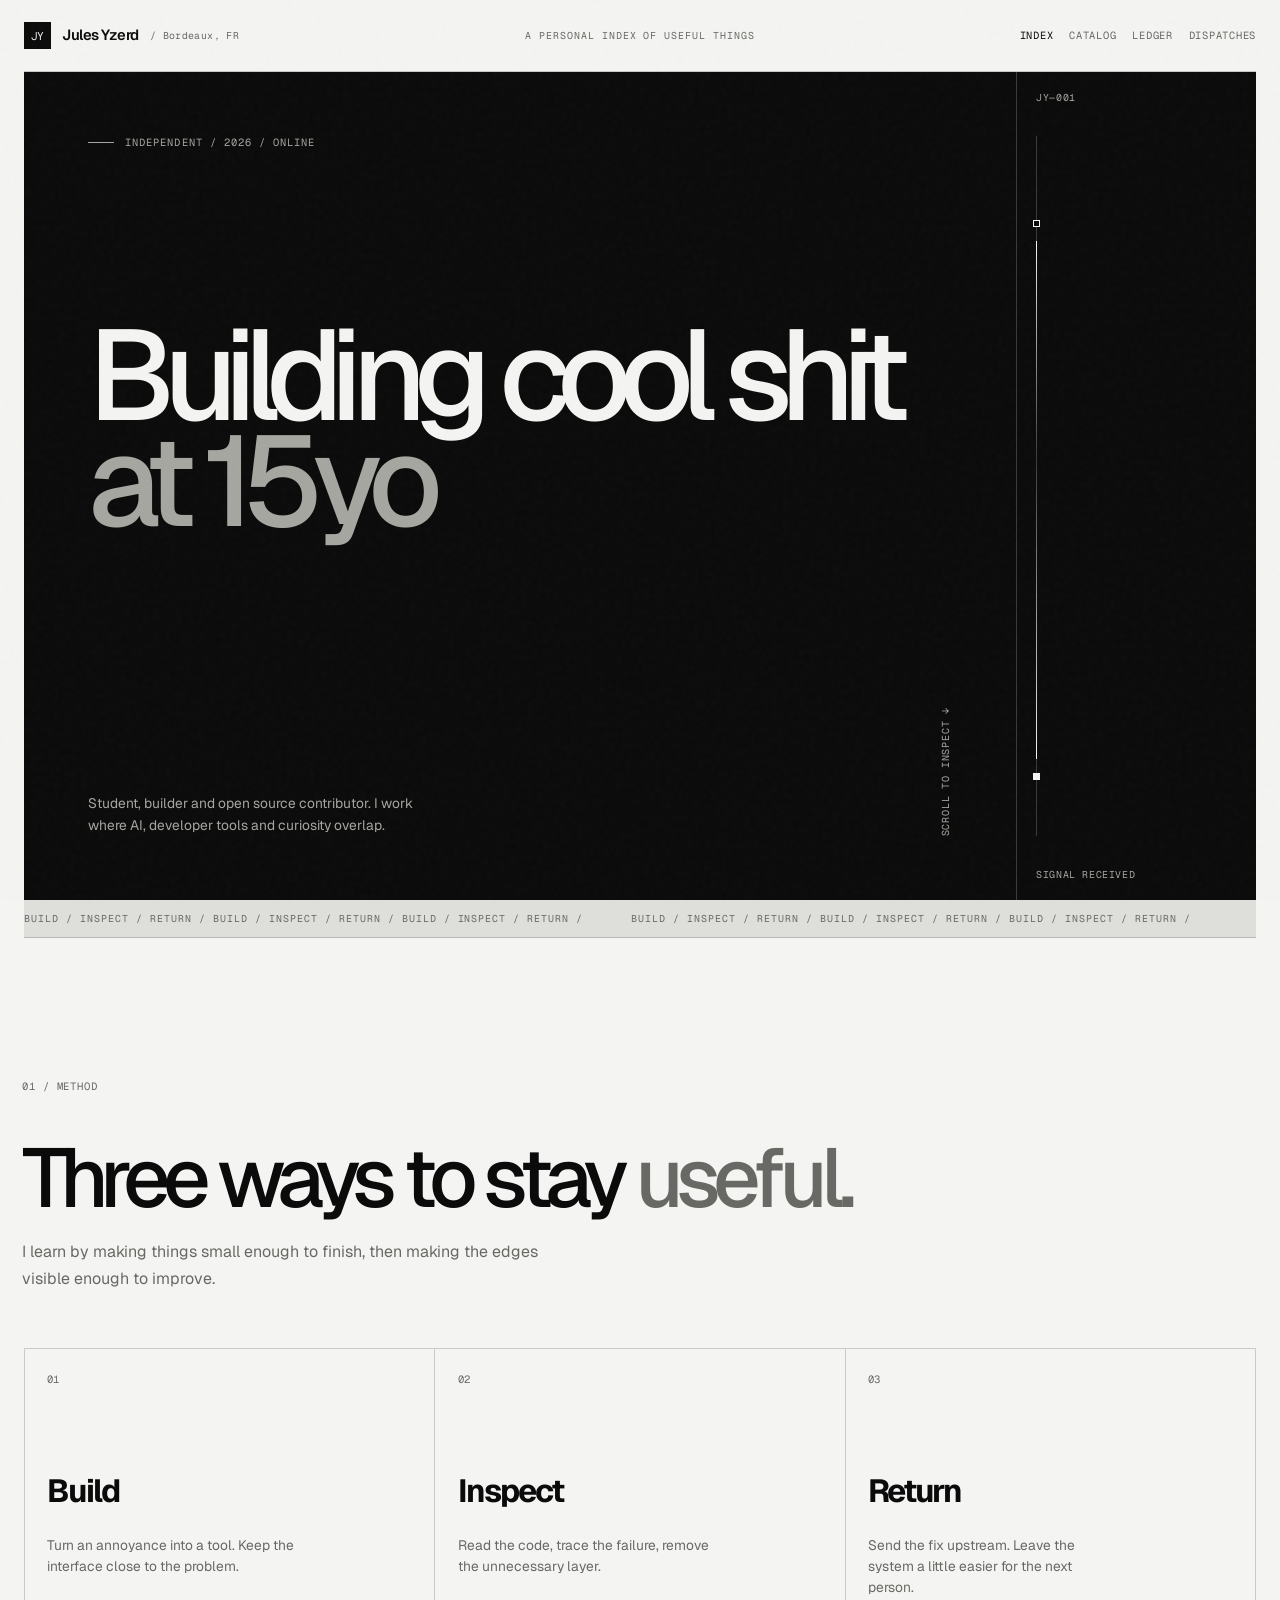
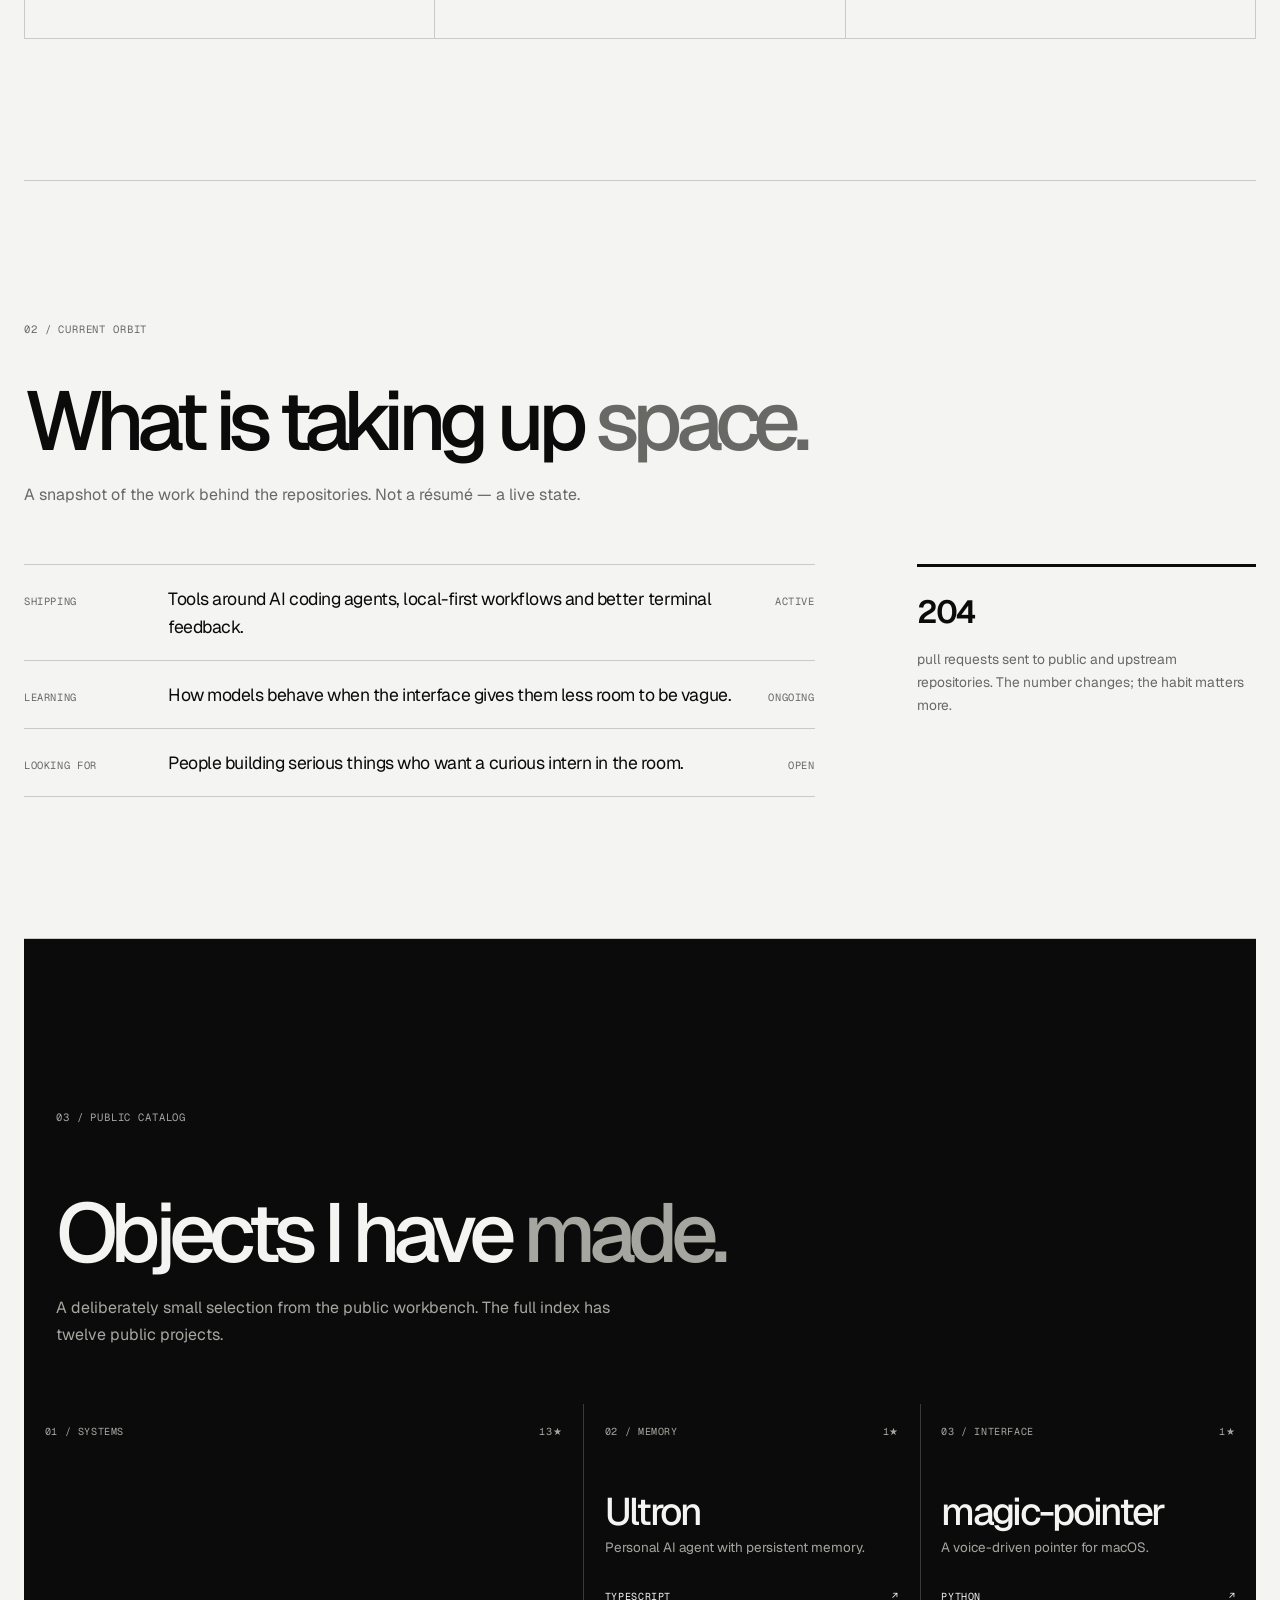
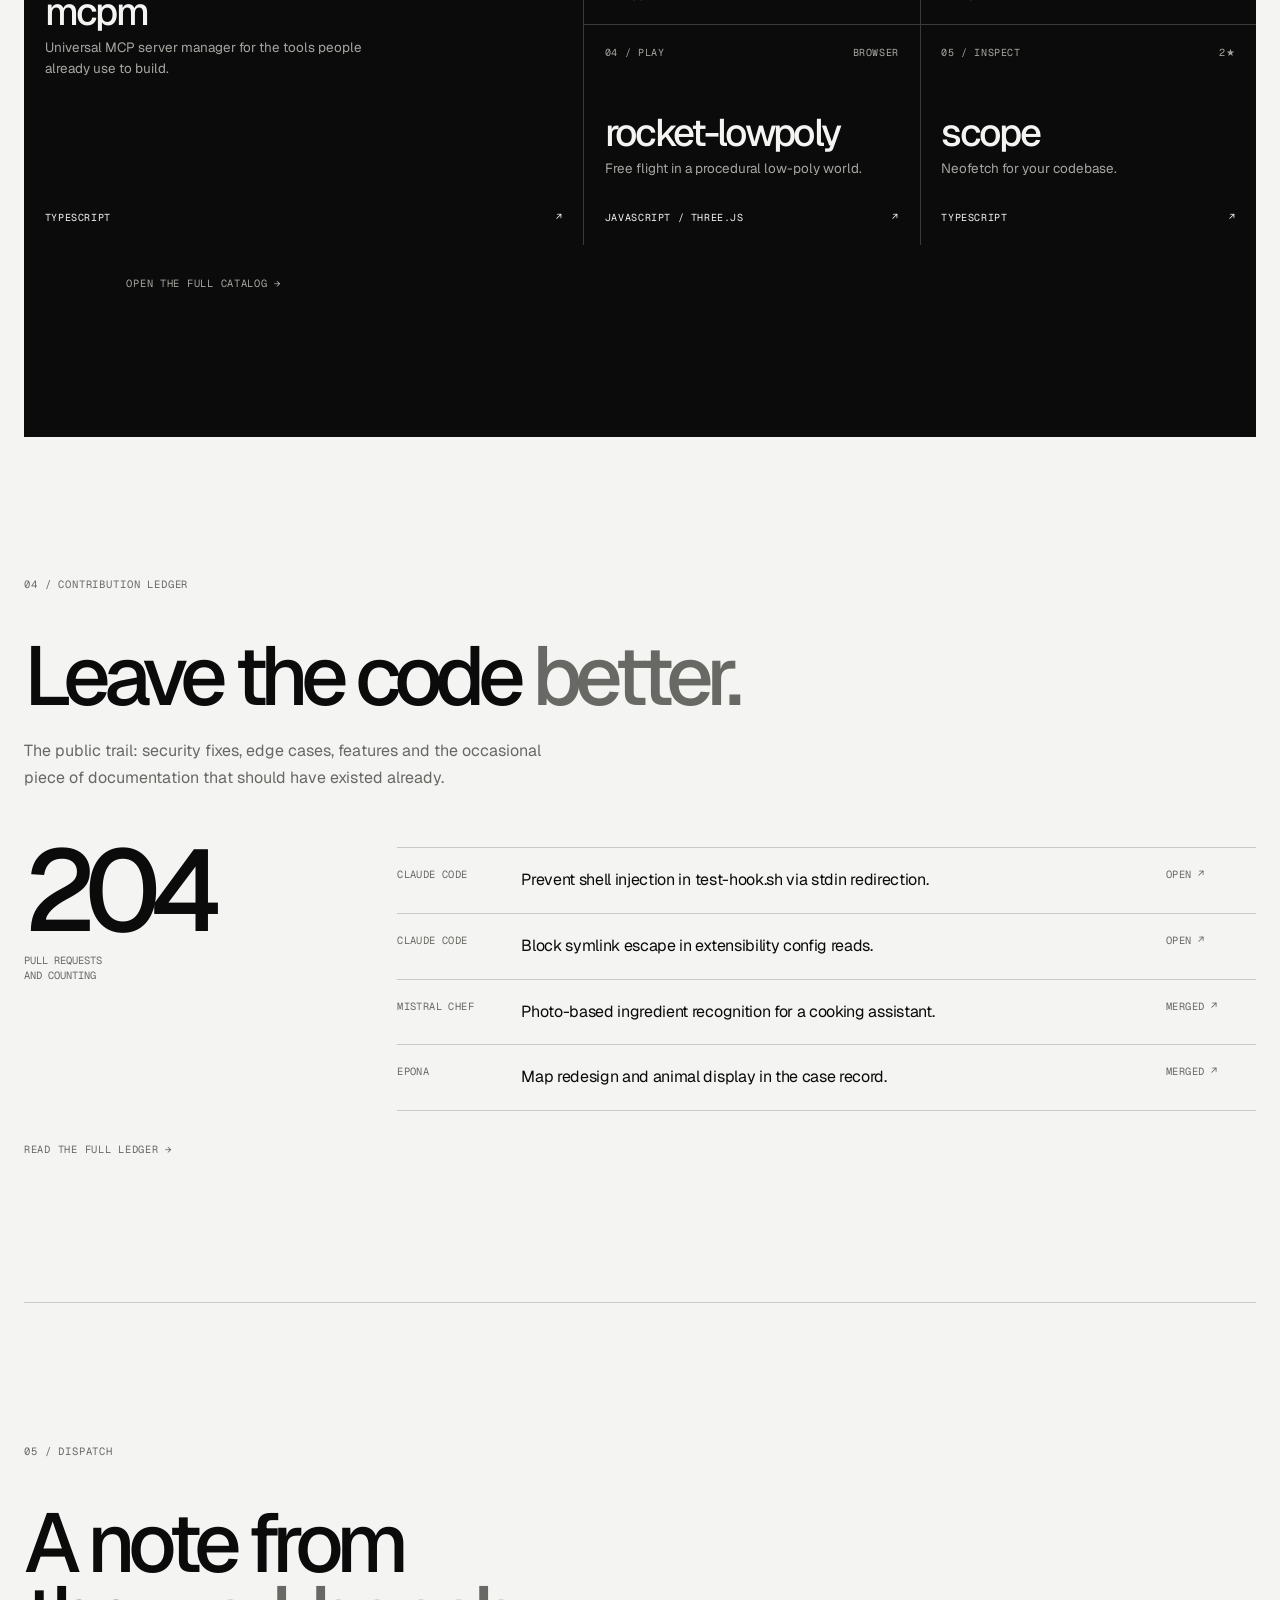
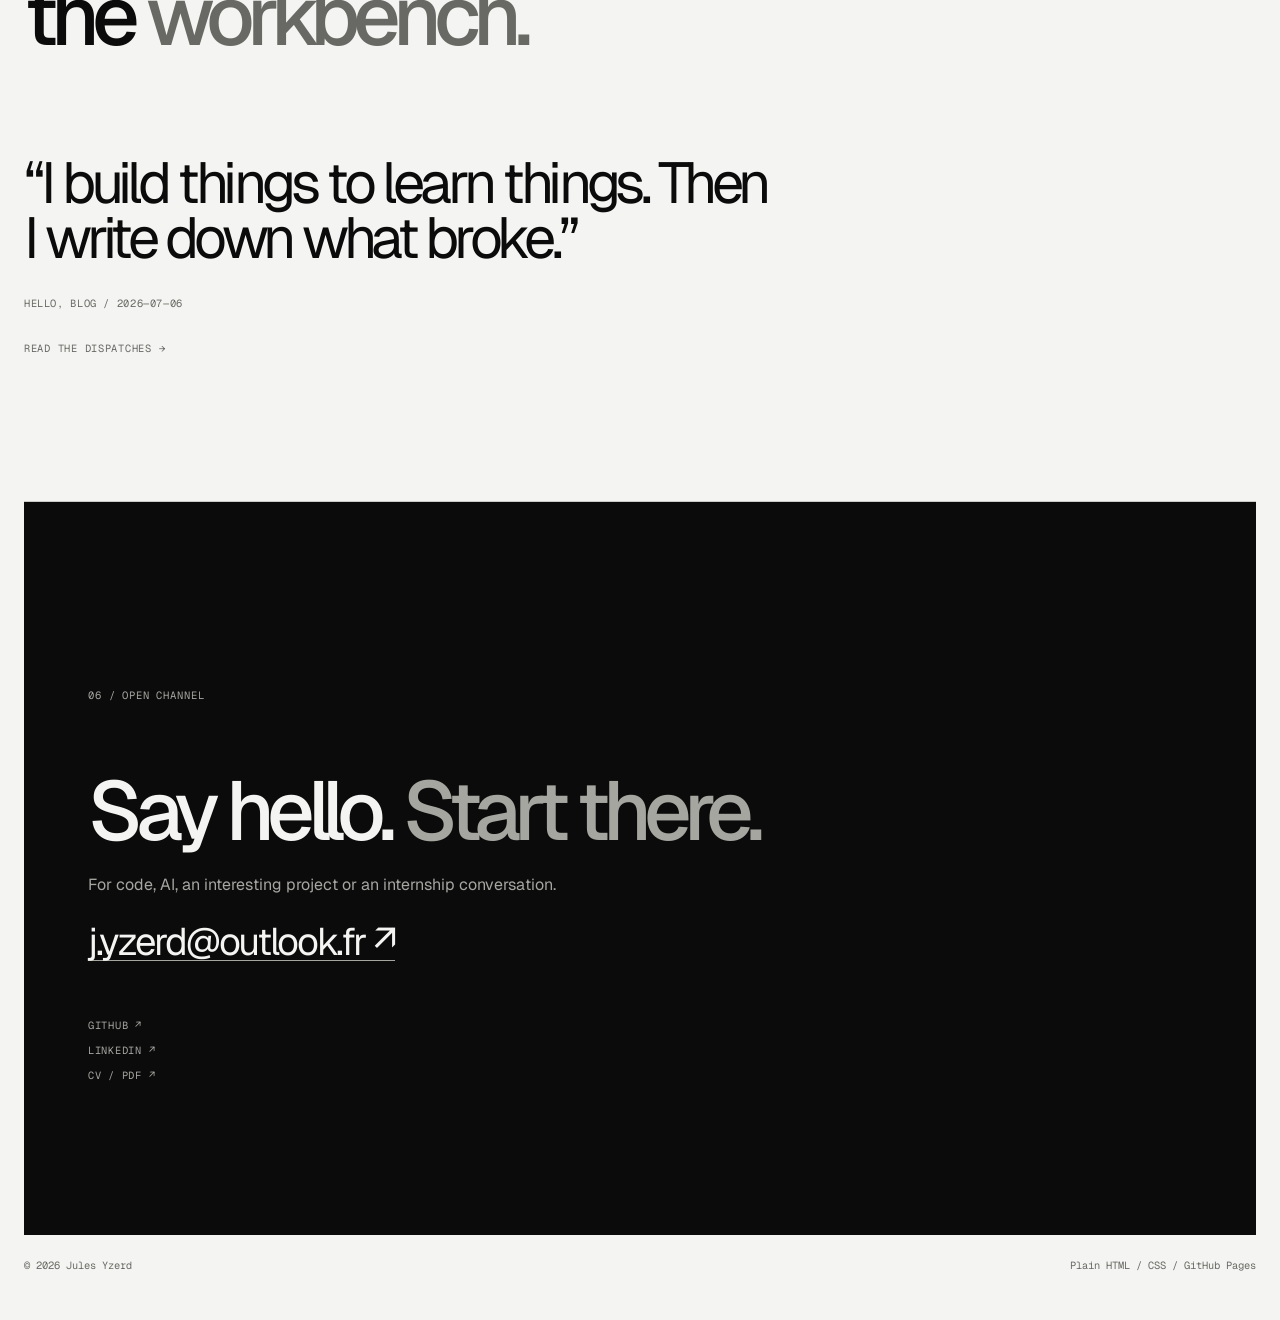
==== index.html @ 595bf78f "add ambient scroll motion" ====
<!doctype html>
<html lang="en">
<head>
  <meta charset="utf-8"><meta name="viewport" content="width=device-width, initial-scale=1">
  <title>Jules Yzerd — software, in public</title>
  <meta name="description" content="Jules Yzerd builds developer tools, AI experiments and open source software."><meta name="theme-color" content="#0b0b0b">
  <link rel="preconnect" href="https://fonts.googleapis.com"><link rel="preconnect" href="https://fonts.gstatic.com" crossorigin><link href="https://fonts.googleapis.com/css2?family=Geist+Mono:wght@400;500;600&family=Geist:wght@400;500;600;700&display=swap" rel="stylesheet">
  <link rel="icon" href="data:image/svg+xml,%3Csvg xmlns='http://www.w3.org/2000/svg' viewBox='0 0 100 100'%3E%3Crect width='100' height='100' fill='%230b0b0b'/%3E%3Ctext x='50' y='68' text-anchor='middle' fill='%23f4f4f2' font-family='monospace' font-size='52'%3EJY%3C/text%3E%3C/svg%3E"><link rel="stylesheet" href="styles.css">
</head>
<body>
<a class="skip-link" href="#main">Skip to content</a>
<div class="scroll-progress" aria-hidden="true"></div>
<div class="frame">
  <header class="masthead">
    <a class="identity" href="index.html"><span class="identity-mark">JY</span><span>Jules Yzerd</span><span class="identity-note">/ Bordeaux, FR</span></a>
    <div class="masthead-center">A personal index of useful things</div>
    <nav class="masthead-nav" aria-label="Main navigation"><a class="active" href="#main">Index</a><a href="projects.html">Catalog</a><a href="opensource.html">Ledger</a><a href="blog.html">Dispatches</a></nav>
  </header>
  <main id="main">
    <section class="hero-new">
      <div class="hero-copy"><div class="hero-kicker">Independent / 2026 / online</div><h1 class="hero-title">Building cool shit <span>at 15yo</span></h1><div class="hero-bottom"><p>Student, builder and open source contributor. I work where AI, developer tools and curiosity overlap.</p><span class="hero-scroll">Scroll to inspect ↓</span></div></div>
      <aside class="hero-rail"><span>JY—001</span><div class="rail-map"><i class="rail-line"></i></div><span>Signal received</span></aside>
    </section>
    <div class="ticker" aria-hidden="true"><div class="ticker-track"><span>Build / Inspect / Return / Build / Inspect / Return / Build / Inspect / Return / </span><span>Build / Inspect / Return / Build / Inspect / Return / Build / Inspect / Return / </span></div></div>

    <section class="chapter" id="method"><div class="chapter-head"><div class="chapter-index">01 / Method</div><div><h2 class="chapter-title">Three ways to stay <span>useful.</span></h2><p class="chapter-intro">I learn by making things small enough to finish, then making the edges visible enough to improve.</p></div></div><div class="workbench"><article class="bench-item"><span class="bench-number">01</span><h3 class="bench-title">Build</h3><p class="bench-copy">Turn an annoyance into a tool. Keep the interface close to the problem.</p></article><article class="bench-item"><span class="bench-number">02</span><h3 class="bench-title">Inspect</h3><p class="bench-copy">Read the code, trace the failure, remove the unnecessary layer.</p></article><article class="bench-item"><span class="bench-number">03</span><h3 class="bench-title">Return</h3><p class="bench-copy">Send the fix upstream. Leave the system a little easier for the next person.</p></article></div></section>

    <section class="chapter" id="now"><div class="chapter-head"><div class="chapter-index">02 / Current orbit</div><div><h2 class="chapter-title">What is taking up <span>space.</span></h2><p class="chapter-intro">A snapshot of the work behind the repositories. Not a résumé — a live state.</p></div></div><div class="now-layout"><div class="now-list"><div class="now-row"><span class="now-label">Shipping</span><p>Tools around AI coding agents, local-first workflows and better terminal feedback.</p><span class="now-meta">Active</span></div><div class="now-row"><span class="now-label">Learning</span><p>How models behave when the interface gives them less room to be vague.</p><span class="now-meta">Ongoing</span></div><div class="now-row"><span class="now-label">Looking for</span><p>People building serious things who want a curious intern in the room.</p><span class="now-meta">Open</span></div></div><aside class="now-side"><strong>204</strong><p>pull requests sent to public and upstream repositories. The number changes; the habit matters more.</p></aside></div></section>

    <section class="chapter catalog" id="catalog"><div class="chapter-head"><div class="chapter-index">03 / Public catalog</div><div><h2 class="chapter-title">Objects I have <span>made.</span></h2><p class="chapter-intro">A deliberately small selection from the public workbench. The full index has twelve public projects.</p></div></div><div class="catalog-grid"><a class="specimen" href="https://github.com/AZERDSQ131/mcpm" target="_blank" rel="noopener"><div class="specimen-top"><span>01 / systems</span><span>13★</span></div><div><h3>mcpm</h3><p>Universal MCP server manager for the tools people already use to build.</p></div><div class="specimen-foot"><span>TypeScript</span><span>↗</span></div></a><a class="specimen" href="https://github.com/AZERDSQ131/Ultron" target="_blank" rel="noopener"><div class="specimen-top"><span>02 / memory</span><span>1★</span></div><div><h3>Ultron</h3><p>Personal AI agent with persistent memory.</p></div><div class="specimen-foot"><span>TypeScript</span><span>↗</span></div></a><a class="specimen" href="https://github.com/AZERDSQ131/magic-pointer" target="_blank" rel="noopener"><div class="specimen-top"><span>03 / interface</span><span>1★</span></div><div><h3>magic-pointer</h3><p>A voice-driven pointer for macOS.</p></div><div class="specimen-foot"><span>Python</span><span>↗</span></div></a><a class="specimen" href="https://github.com/AZERDSQ131/rocket-lowpoly" target="_blank" rel="noopener"><div class="specimen-top"><span>04 / play</span><span>browser</span></div><div><h3>rocket-lowpoly</h3><p>Free flight in a procedural low-poly world.</p></div><div class="specimen-foot"><span>JavaScript / Three.js</span><span>↗</span></div></a><a class="specimen" href="https://github.com/AZERDSQ131/scope" target="_blank" rel="noopener"><div class="specimen-top"><span>05 / inspect</span><span>2★</span></div><div><h3>scope</h3><p>Neofetch for your codebase.</p></div><div class="specimen-foot"><span>TypeScript</span><span>↗</span></div></a></div><a class="back-link" style="display:inline-block;margin-top:2rem;color:var(--gray-2)" href="projects.html">Open the full catalog →</a></section>

    <section class="chapter" id="ledger"><div class="chapter-head"><div class="chapter-index">04 / Contribution ledger</div><div><h2 class="chapter-title">Leave the code <span>better.</span></h2><p class="chapter-intro">The public trail: security fixes, edge cases, features and the occasional piece of documentation that should have existed already.</p></div></div><div class="ledger-layout"><div><div class="ledger-number">204</div><div class="ledger-caption">pull requests<br>and counting</div></div><div class="ledger-list"><a class="ledger-row" href="https://github.com/anthropics/claude-code/pull/68786" target="_blank" rel="noopener"><time>Claude Code</time><p>Prevent shell injection in test-hook.sh via stdin redirection.</p><small>Open ↗</small></a><a class="ledger-row" href="https://github.com/anthropics/claude-code/pull/68689" target="_blank" rel="noopener"><time>Claude Code</time><p>Block symlink escape in extensibility config reads.</p><small>Open ↗</small></a><a class="ledger-row" href="https://github.com/Soch126/mistral-chef/pull/1" target="_blank" rel="noopener"><time>Mistral Chef</time><p>Photo-based ingredient recognition for a cooking assistant.</p><small>Merged ↗</small></a><a class="ledger-row" href="https://github.com/AZERDSQ131/EPONA-mobile/pull/1" target="_blank" rel="noopener"><time>EPONA</time><p>Map redesign and animal display in the case record.</p><small>Merged ↗</small></a></div></div><a class="back-link" style="display:inline-block;margin-top:2rem" href="opensource.html">Read the full ledger →</a></section>

    <section class="chapter" id="dispatch"><div class="chapter-head"><div class="chapter-index">05 / Dispatch</div><div><h2 class="chapter-title">A note from the <span>workbench.</span></h2></div></div><div class="dispatch"><div></div><div><blockquote>“I build things to learn things. Then I write down what broke.”</blockquote><cite>Hello, blog / 2026—07—06</cite><a class="back-link" style="display:inline-block;margin-top:2rem" href="blog.html">Read the dispatches →</a></div></div></section>

    <section class="open-channel" id="contact"><div class="chapter-head"><div class="chapter-index">06 / Open channel</div><div><h2 class="chapter-title">Say hello. <span>Start there.</span></h2><p class="chapter-intro">For code, AI, an interesting project or an internship conversation.</p><a class="email-link" href="mailto:j.yzerd@outlook.fr">j.yzerd@outlook.fr ↗</a></div></div><div class="channel-layout"><div></div><div class="channel-links"><a href="https://github.com/AZERDSQ131" target="_blank" rel="noopener">GitHub ↗</a><a href="https://www.linkedin.com/in/jules-yzerd-55131a346/" target="_blank" rel="noopener">LinkedIn ↗</a><a href="cv.html">CV / PDF ↗</a></div></div></section>
  </main>
  <footer><span>© <span id="year"></span> Jules Yzerd</span><span>Plain HTML / CSS / GitHub Pages</span></footer>
</div>
<script>
  document.getElementById('year').textContent = new Date().getFullYear();
  const progress = document.querySelector('.scroll-progress');
  let scrollFrame;
  window.addEventListener('scroll', () => { if (scrollFrame) return; scrollFrame = requestAnimationFrame(() => { const max = document.documentElement.scrollHeight - window.innerHeight; progress.style.setProperty('--scroll-progress', max > 0 ? window.scrollY / max : 0); scrollFrame = null; }); }, { passive: true });
  const items = document.querySelectorAll('.chapter, .bench-item, .now-row, .specimen, .ledger-row, .dispatch');
  items.forEach((item, i) => { item.classList.add('reveal'); if (i % 3 === 1) item.classList.add('delay-1'); if (i % 3 === 2) item.classList.add('delay-2'); });
  const observer = new IntersectionObserver((entries, obs) => entries.forEach(entry => { if (entry.isIntersecting) { entry.target.classList.add('is-visible'); obs.unobserve(entry.target); } }), { threshold: .12 });
  items.forEach(item => observer.observe(item));
</script>
</body>
</html>
---- styles.css ----
:root {
  --black: #0b0b0b;
  --black-2: #171717;
  --white: #f4f4f2;
  --gray-1: #dededb;
  --gray-2: #a6a6a1;
  --gray-3: #686864;
  --line: rgba(11,11,11,.18);
  --line-light: rgba(244,244,242,.2);
  --sans: 'Geist', -apple-system, BlinkMacSystemFont, 'Segoe UI', sans-serif;
  --mono: 'Geist Mono', ui-monospace, SFMono-Regular, Menlo, monospace;
  --max: 1280px;
}

*, *::before, *::after { box-sizing: border-box; }
html { scroll-behavior: smooth; background: var(--white); }
body { margin: 0; background: var(--white); color: var(--black); font: 400 16px/1.55 var(--sans); -webkit-font-smoothing: antialiased; text-rendering: optimizeLegibility; }
body::before { content: ''; position: fixed; inset: 0; z-index: 20; pointer-events: none; opacity: .025; background: url("data:image/svg+xml,%3Csvg xmlns='http://www.w3.org/2000/svg' viewBox='0 0 180 180'%3E%3Cfilter id='n'%3E%3CfeTurbulence type='fractalNoise' baseFrequency='.9' numOctaves='2' stitchTiles='stitch'/%3E%3C/filter%3E%3Crect width='100%25' height='100%25' filter='url(%23n)'/%3E%3C/svg%3E"); }
a { color: inherit; text-decoration: none; }
strong { font-weight: 600; }
em { font-style: normal; }
::selection { background: var(--black); color: var(--white); }
:focus-visible { outline: 2px solid var(--black); outline-offset: 4px; }
.skip-link { position: fixed; z-index: 30; top: -4rem; left: 1rem; padding: .6rem .8rem; background: var(--black); color: var(--white); font: .72rem var(--mono); }
.skip-link:focus { top: 1rem; }
.scroll-progress { position: fixed; top: 0; left: 0; z-index: 40; width: 100%; height: 3px; pointer-events: none; background: var(--black); transform: scaleX(var(--scroll-progress, 0)); transform-origin: left center; }
.frame { width: min(var(--max), calc(100% - 3rem)); margin: 0 auto; }

.masthead { position: sticky; top: 0; z-index: 10; display: grid; grid-template-columns: 1fr auto 1fr; align-items: center; min-height: 72px; border-bottom: 1px solid var(--line); background: rgba(244,244,242,.9); backdrop-filter: blur(14px); }
.identity { display: inline-flex; align-items: center; gap: .7rem; font-size: .92rem; font-weight: 600; letter-spacing: -.035em; }
.identity-mark { display: grid; place-items: center; width: 27px; height: 27px; background: var(--black); color: var(--white); font: .7rem var(--mono); }
.identity-note { color: var(--gray-3); font: .62rem var(--mono); letter-spacing: .04em; }
.masthead-center { color: var(--gray-3); font: .62rem var(--mono); letter-spacing: .1em; text-transform: uppercase; }
.masthead-nav { display: flex; justify-content: flex-end; gap: 1rem; font: .65rem var(--mono); letter-spacing: .07em; text-transform: uppercase; }
.masthead-nav a { color: var(--gray-3); transition: color .2s ease; }
.masthead-nav a:hover, .masthead-nav a.active { color: var(--black); }

.hero-new { display: grid; grid-template-columns: 1fr 240px; min-height: calc(100dvh - 72px); background: var(--black); color: var(--white); }
.hero-copy { display: flex; flex-direction: column; justify-content: space-between; min-height: calc(100dvh - 72px); padding: clamp(2rem, 5vw, 5rem); }
.hero-kicker { display: flex; align-items: center; gap: .7rem; color: var(--gray-2); font: .65rem var(--mono); letter-spacing: .1em; text-transform: uppercase; }
.hero-kicker::before { content: ''; width: 26px; height: 1px; background: var(--gray-2); }
.hero-title { max-width: 920px; margin: auto 0; font-size: clamp(4rem, 10vw, 10.5rem); line-height: .83; letter-spacing: -.095em; font-weight: 500; text-wrap: balance; }
.hero-title span { display: block; color: var(--gray-2); }
.hero-bottom { display: flex; justify-content: space-between; align-items: end; gap: 2rem; color: var(--gray-2); font-size: .86rem; }
.hero-bottom p { max-width: 360px; margin: 0; line-height: 1.6; }
.hero-scroll { font: .63rem var(--mono); letter-spacing: .08em; text-transform: uppercase; writing-mode: vertical-rl; transform: rotate(180deg); }
.hero-rail { display: flex; flex-direction: column; justify-content: space-between; padding: 1.2rem; border-left: 1px solid var(--line-light); color: var(--gray-2); font: .62rem var(--mono); letter-spacing: .06em; text-transform: uppercase; }
.rail-map { position: relative; flex: 1; margin: 2rem 0; border-left: 1px solid var(--line-light); }
.rail-map::before, .rail-map::after { content: ''; position: absolute; left: -4px; width: 7px; height: 7px; border: 1px solid var(--white); background: var(--black); }
.rail-map::before { top: 12%; }
.rail-map::after { bottom: 8%; background: var(--white); }
.rail-line { position: absolute; top: 15%; bottom: 11%; left: -1px; width: 1px; background: linear-gradient(var(--white), transparent 42%, var(--white)); transform-origin: top center; animation: rail-drift 4.5s cubic-bezier(.16,1,.3,1) infinite; }
.rail-map::marker { color: var(--white); }

.ticker { position: relative; overflow: hidden; border-bottom: 1px solid var(--line); background: var(--gray-1); color: var(--gray-3); white-space: nowrap; }
.ticker-track { display: inline-flex; min-width: max-content; padding: .75rem 0; animation: ticker-drift 26s linear infinite; }
.ticker-track span { padding-right: 3rem; font: .62rem var(--mono); letter-spacing: .1em; text-transform: uppercase; }

.chapter { padding: clamp(5rem, 11vw, 10rem) 0; border-bottom: 1px solid var(--line); }
.chapter-head { display: grid; grid-template-columns: 180px minmax(0, 1fr); gap: 3rem; margin-bottom: 3.5rem; }
.chapter-index { color: var(--gray-3); font: .66rem var(--mono); letter-spacing: .08em; text-transform: uppercase; }
.chapter-title { max-width: 850px; margin: 0; font-size: clamp(2.6rem, 6.5vw, 7rem); line-height: .88; letter-spacing: -.085em; font-weight: 500; text-wrap: balance; }
.chapter-title span { color: var(--gray-3); }
.chapter-intro { max-width: 560px; margin: 1.5rem 0 0; color: var(--gray-3); font-size: 1rem; line-height: 1.7; }

.workbench { display: grid; grid-template-columns: repeat(3, 1fr); border-top: 1px solid var(--line); border-left: 1px solid var(--line); }
.bench-item { min-height: 290px; padding: 1.4rem; border-right: 1px solid var(--line); border-bottom: 1px solid var(--line); transition: background .3s ease, color .3s ease; }
.bench-item:hover { background: var(--black); color: var(--white); }
.bench-number { display: block; color: var(--gray-3); font: .66rem var(--mono); }
.bench-item:hover .bench-number, .bench-item:hover .bench-copy { color: var(--gray-2); }
.bench-title { margin: 5rem 0 1.2rem; font-size: clamp(1.4rem, 2.5vw, 2.3rem); letter-spacing: -.06em; }
.bench-copy { max-width: 28ch; margin: 0; color: var(--gray-3); font-size: .86rem; line-height: 1.55; }

.now-layout { display: grid; grid-template-columns: minmax(0, 1.4fr) minmax(230px, .6fr); gap: clamp(2rem, 8vw, 9rem); align-items: start; }
.now-list { border-top: 1px solid var(--line); }
.now-row { display: grid; grid-template-columns: 120px minmax(0, 1fr) auto; gap: 1.5rem; align-items: baseline; padding: 1.25rem 0; border-bottom: 1px solid var(--line); }
.now-label, .now-meta { color: var(--gray-3); font: .65rem var(--mono); letter-spacing: .06em; text-transform: uppercase; }
.now-row p { margin: 0; font-size: 1.1rem; letter-spacing: -.025em; }
.now-side { padding-top: 1.2rem; border-top: 3px solid var(--black); }
.now-side strong { display: block; margin-bottom: .75rem; font-size: 2rem; letter-spacing: -.07em; }
.now-side p { margin: 0; color: var(--gray-3); font-size: .86rem; line-height: 1.65; }

.catalog { background: var(--black); color: var(--white); }
.catalog .chapter-index { color: var(--gray-2); }
.catalog .chapter-title span, .catalog .chapter-intro { color: var(--gray-2); }
.catalog-grid { display: grid; grid-template-columns: 1.25fr .75fr .75fr; grid-auto-rows: minmax(190px, auto); gap: 1px; background: var(--line-light); }
.specimen { position: relative; display: flex; flex-direction: column; justify-content: space-between; min-height: 220px; padding: 1.3rem; background: var(--black); overflow: hidden; transition: background .3s ease, color .3s ease; }
.specimen:nth-child(1) { grid-row: span 2; min-height: 440px; }
.specimen:nth-child(4) { grid-column: span 1; }
.specimen:hover { background: var(--white); color: var(--black); }
.specimen-top, .specimen-foot { display: flex; justify-content: space-between; gap: 1rem; font: .63rem var(--mono); letter-spacing: .06em; text-transform: uppercase; }
.specimen-top { color: var(--gray-2); }
.specimen:hover .specimen-top, .specimen:hover .specimen-foot { color: var(--gray-3); }
.specimen h3 { margin: 1.5rem 0 .5rem; font-size: clamp(1.4rem, 3vw, 3.1rem); line-height: .9; letter-spacing: -.07em; font-weight: 500; }
.specimen p { max-width: 36ch; margin: 0; color: var(--gray-2); font-size: .84rem; line-height: 1.55; }
.specimen:hover p { color: var(--gray-3); }

.ledger-layout { display: grid; grid-template-columns: minmax(220px, .36fr) minmax(0, 1fr); gap: clamp(2rem, 5vw, 5rem); align-items: start; }
.ledger-number { display: block; max-width: 100%; overflow: visible; white-space: nowrap; font-size: clamp(4.5rem, 9vw, 9rem); line-height: .75; letter-spacing: -.1em; font-weight: 500; }
.ledger-caption { margin-top: 1.2rem; color: var(--gray-3); font: .65rem var(--mono); line-height: 1.5; text-transform: uppercase; }
.ledger-list { border-top: 1px solid var(--line); }
.ledger-row { display: grid; grid-template-columns: 100px minmax(0, 1fr) 90px; gap: 1.5rem; padding: 1.25rem 0; border-bottom: 1px solid var(--line); }
.ledger-row time, .ledger-row small { color: var(--gray-3); font: .65rem var(--mono); letter-spacing: .04em; text-transform: uppercase; }
.ledger-row p { margin: 0; font-size: 1rem; letter-spacing: -.02em; }

.dispatch { display: grid; grid-template-columns: 180px minmax(0, 1fr); gap: 3rem; }
.dispatch blockquote { max-width: 760px; margin: 0; font-size: clamp(2rem, 4.5vw, 5rem); line-height: .95; letter-spacing: -.075em; }
.dispatch cite { display: block; margin-top: 2rem; color: var(--gray-3); font: .65rem var(--mono); font-style: normal; letter-spacing: .06em; text-transform: uppercase; }

.open-channel { padding: clamp(5rem, 12vw, 11rem) 0; background: var(--black); color: var(--white); }
.open-channel .chapter-index, .open-channel .chapter-intro { color: var(--gray-2); }
.open-channel .chapter-title span { color: var(--gray-2); }
.channel-layout { display: flex; justify-content: space-between; gap: 3rem; align-items: end; }
.email-link { display: inline-block; margin-top: 2rem; border-bottom: 1px solid var(--gray-2); font-size: clamp(1.4rem, 3vw, 3rem); line-height: 1; letter-spacing: -.06em; transition: color .2s ease, border-color .2s ease; }
.email-link:hover { color: var(--gray-2); border-color: var(--white); }
.channel-links { display: grid; gap: .75rem; font: .65rem var(--mono); letter-spacing: .07em; text-align: right; text-transform: uppercase; }
.channel-links a { color: var(--gray-2); transition: color .2s ease, transform .2s ease; }
.channel-links a:hover { color: var(--white); transform: translateX(-4px); }

#now .chapter-head, #ledger .chapter-head { grid-template-columns: 1fr; }
#method .chapter-head { grid-template-columns: 1fr; padding-left: 0; margin-left: -.1rem; }
#dispatch .chapter-head, #dispatch .dispatch { grid-template-columns: 1fr; }
#catalog .chapter-head { position: relative; grid-template-columns: 1fr; padding-top: 1.9rem; padding-left: 2rem; }
#catalog .chapter-index { position: static; margin-bottom: 1.5rem; }
.catalog-grid { grid-auto-flow: dense; }
.open-channel .chapter-head { position: relative; grid-template-columns: 1fr; padding-top: 2rem; padding-left: clamp(2rem, 5vw, 6rem); }
.open-channel .chapter-index { position: static; margin-bottom: 1.5rem; }
.open-channel .chapter-head > div:last-child { max-width: 900px; margin-left: 0; }
.open-channel .email-link { margin-top: 1.5rem; }
.catalog > .back-link { display: inline-block; margin-left: clamp(2rem, 8vw, 9rem); }
.open-channel .channel-layout { display: block; padding-left: clamp(2rem, 5vw, 6rem); }
.open-channel .channel-links { margin-top: 2.5rem; text-align: left; }

@keyframes rail-drift { 0%, 100% { transform: scaleY(.72) translateY(0); opacity: .55; } 50% { transform: scaleY(1) translateY(8px); opacity: 1; } }
@keyframes ticker-drift { from { transform: translateX(0); } to { transform: translateX(-50%); } }

footer { display: flex; justify-content: space-between; gap: 1rem; padding: 1.5rem 0 3rem; color: var(--gray-3); font: .65rem var(--mono); }

.page-hero { padding: clamp(4rem, 9vw, 8rem) 0 4rem; border-bottom: 1px solid var(--line); }
.page-hero h1 { max-width: 900px; margin: 2rem 0 1.4rem; font-size: clamp(4rem, 10vw, 10rem); line-height: .83; letter-spacing: -.095em; font-weight: 500; }
.page-hero h1 span { color: var(--gray-3); }
.page-hero p { max-width: 560px; color: var(--gray-3); font-size: 1rem; line-height: 1.7; }
.back-link { color: var(--gray-3); font: .65rem var(--mono); letter-spacing: .07em; text-transform: uppercase; }
.back-link:hover { color: var(--black); }
.archive { padding: 4rem 0 7rem; }
.archive-label { margin-bottom: 1.25rem; color: var(--gray-3); font: .65rem var(--mono); letter-spacing: .07em; text-transform: uppercase; }
.archive-list { border-top: 1px solid var(--line); }
.archive-row { display: grid; grid-template-columns: minmax(0, 1fr) 110px; gap: 2rem; padding: 1.3rem 0; border-bottom: 1px solid var(--line); transition: padding .2s ease, background .2s ease; }
.archive-row:hover { padding-right: .75rem; padding-left: .75rem; background: var(--gray-1); }
.archive-row h2 { margin: 0 0 .35rem; font-size: 1.1rem; font-weight: 500; letter-spacing: -.03em; }
.archive-row p { max-width: 65ch; margin: 0; color: var(--gray-3); font-size: .84rem; line-height: 1.55; }
.archive-meta { color: var(--gray-3); font: .63rem var(--mono); text-align: right; text-transform: uppercase; }
.article { max-width: 760px; padding: clamp(4rem, 10vw, 8rem) 0 7rem; }
.article-date { color: var(--gray-3); font: .65rem var(--mono); letter-spacing: .07em; text-transform: uppercase; }
.article h1 { margin: 1.5rem 0 3rem; font-size: clamp(4rem, 9vw, 8rem); line-height: .82; letter-spacing: -.095em; font-weight: 500; }
.article-body p { margin: 0 0 1.4rem; color: var(--gray-3); font-size: 1.08rem; line-height: 1.8; }
.article-body p:first-child { color: var(--black); font-size: 1.3rem; }

.cv-page { display: grid; min-height: 100dvh; place-items: center; padding: 1.5rem; background: var(--white); }
.cv-modal { width: min(100%, 520px); padding: 2rem; border: 1px solid var(--line); }
.cv-icon { color: var(--black); font: 2rem var(--mono); }
.cv-modal h1 { margin: 1rem 0 .3rem; font-size: 2.5rem; letter-spacing: -.07em; }
.cv-sub, .cv-note { color: var(--gray-3); font: .68rem var(--mono); }
.cv-actions { display: grid; gap: .7rem; margin-top: 2rem; }
.cv-page .button { justify-content: center; }
.cv-page .button-primary { background: var(--black); color: var(--white); }

.reveal { opacity: 0; transform: translateY(26px); transition: opacity .8s cubic-bezier(.16,1,.3,1), transform .8s cubic-bezier(.16,1,.3,1); }
.reveal.is-visible { opacity: 1; transform: translateY(0); }
.delay-1 { transition-delay: .08s; }
.delay-2 { transition-delay: .16s; }
@media (prefers-reduced-motion: reduce) { *, *::before, *::after { scroll-behavior: auto !important; animation-duration: .01ms !important; transition-duration: .01ms !important; } }
@media (max-width: 820px) { .masthead { grid-template-columns: 1fr auto; } .masthead-center { display: none; } .hero-new { grid-template-columns: 1fr; } .hero-copy { min-height: 72dvh; } .hero-rail { display: none; } .chapter-head, .ledger-layout, .dispatch { grid-template-columns: 1fr; gap: 1.5rem; } .chapter-head { margin-bottom: 2.5rem; } .workbench { grid-template-columns: 1fr; } .bench-item { min-height: 220px; } .bench-title { margin-top: 3rem; } .now-layout { grid-template-columns: 1fr; gap: 3rem; } .catalog-grid { grid-template-columns: 1fr 1fr; } #method .chapter-head, #catalog .chapter-head { padding-left: 0; margin-left: 0; } #catalog .chapter-index { left: 0; } .specimen:nth-child(1) { grid-row: span 1; min-height: 300px; } .specimen:nth-child(4) { grid-column: span 1; } .open-channel .chapter-index { right: auto; left: 0; } .open-channel .chapter-head > div:last-child, .open-channel .channel-layout { margin-left: 0; padding-left: 0; } .open-channel .channel-layout { display: flex; align-items: start; flex-direction: column; } .channel-links { text-align: left; } }
@media (max-width: 560px) { .frame { width: min(var(--max), calc(100% - 2rem)); } .masthead { padding: 1rem 0; align-items: start; } .masthead-nav { flex-wrap: wrap; justify-content: flex-end; gap: .5rem .75rem; } .identity-note { display: none; } .hero-title { font-size: clamp(4rem, 18vw, 6.5rem); } .hero-copy { padding: 1.5rem; } .hero-bottom { align-items: start; flex-direction: column; } .hero-scroll { writing-mode: initial; transform: none; } .catalog-grid { grid-template-columns: 1fr; } .specimen:nth-child(1), .specimen:nth-child(4) { grid-column: auto; min-height: 260px; } .now-row { grid-template-columns: 1fr; gap: .35rem; } .now-meta { text-align: left; } .ledger-row { grid-template-columns: 1fr; gap: .35rem; } .ledger-row small { text-align: left; } .archive-row { grid-template-columns: 1fr; gap: .4rem; } .archive-meta { text-align: left; } footer { flex-direction: column; } }
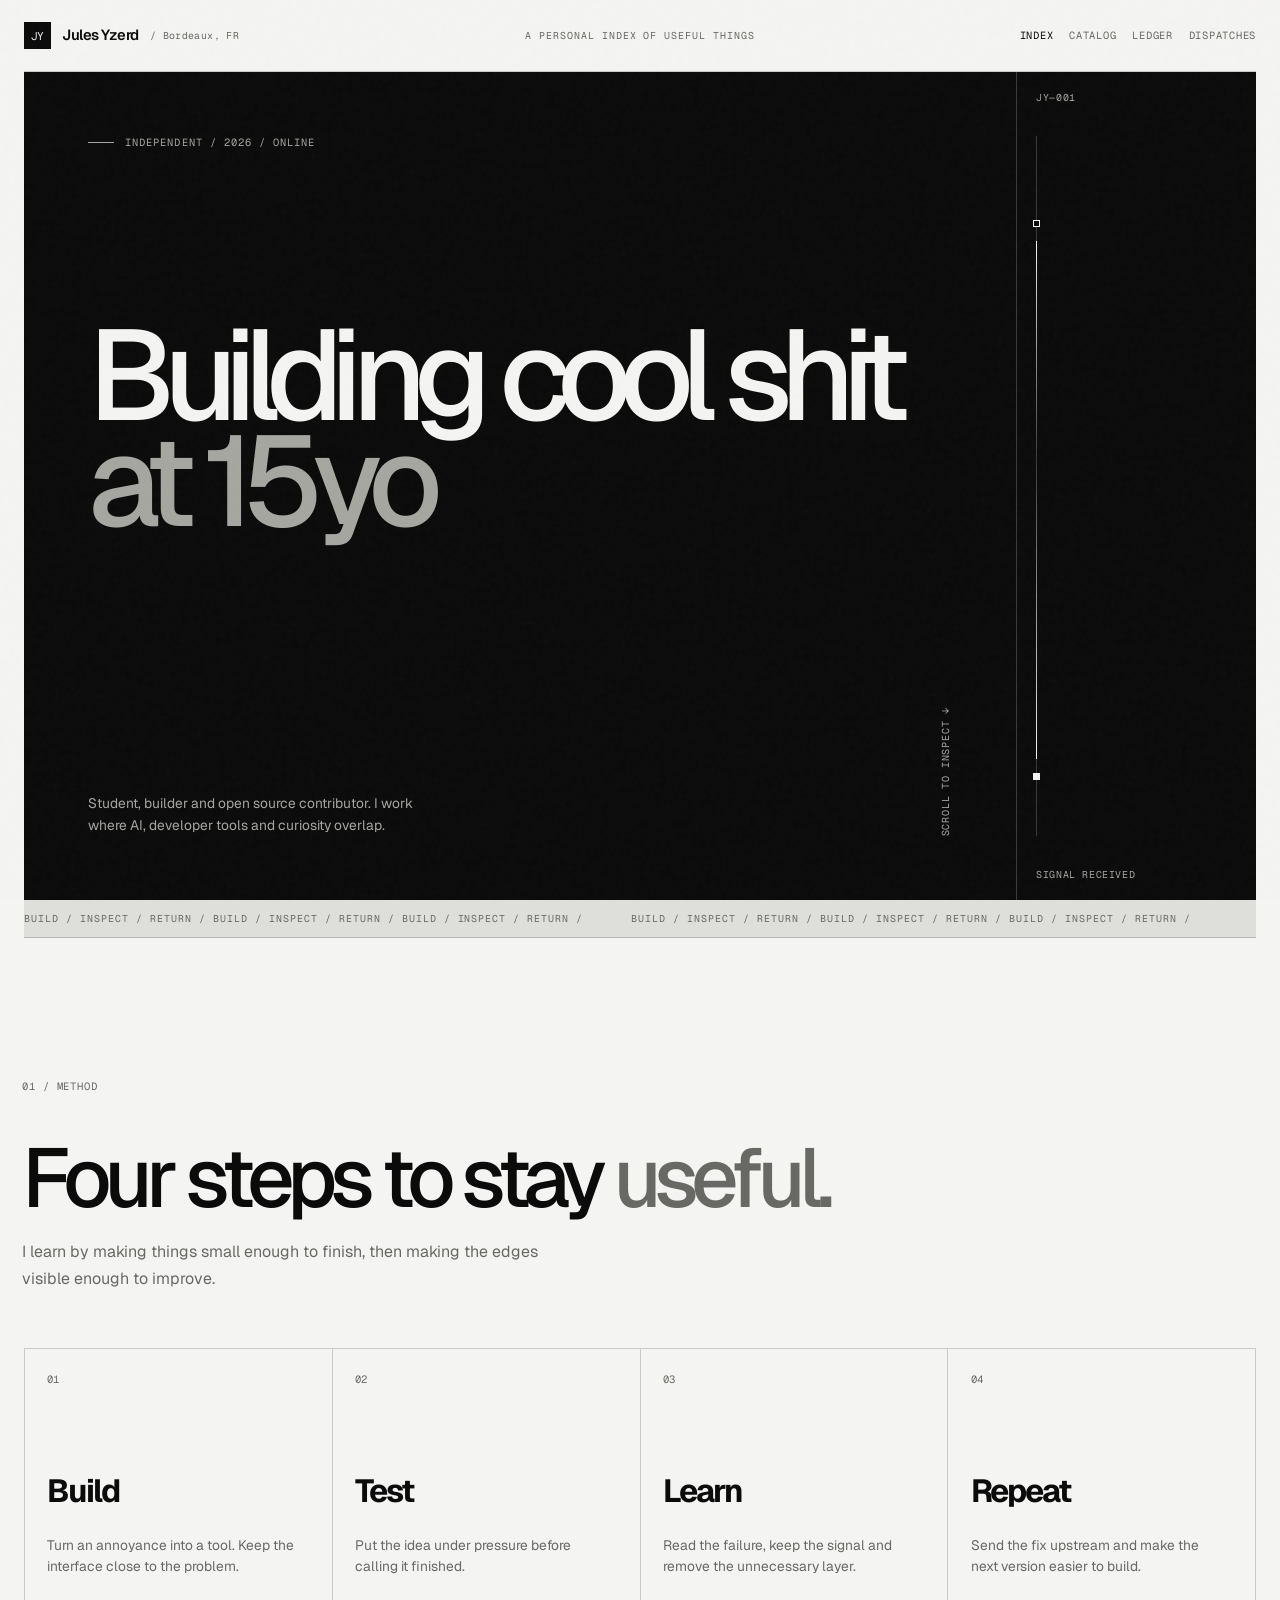
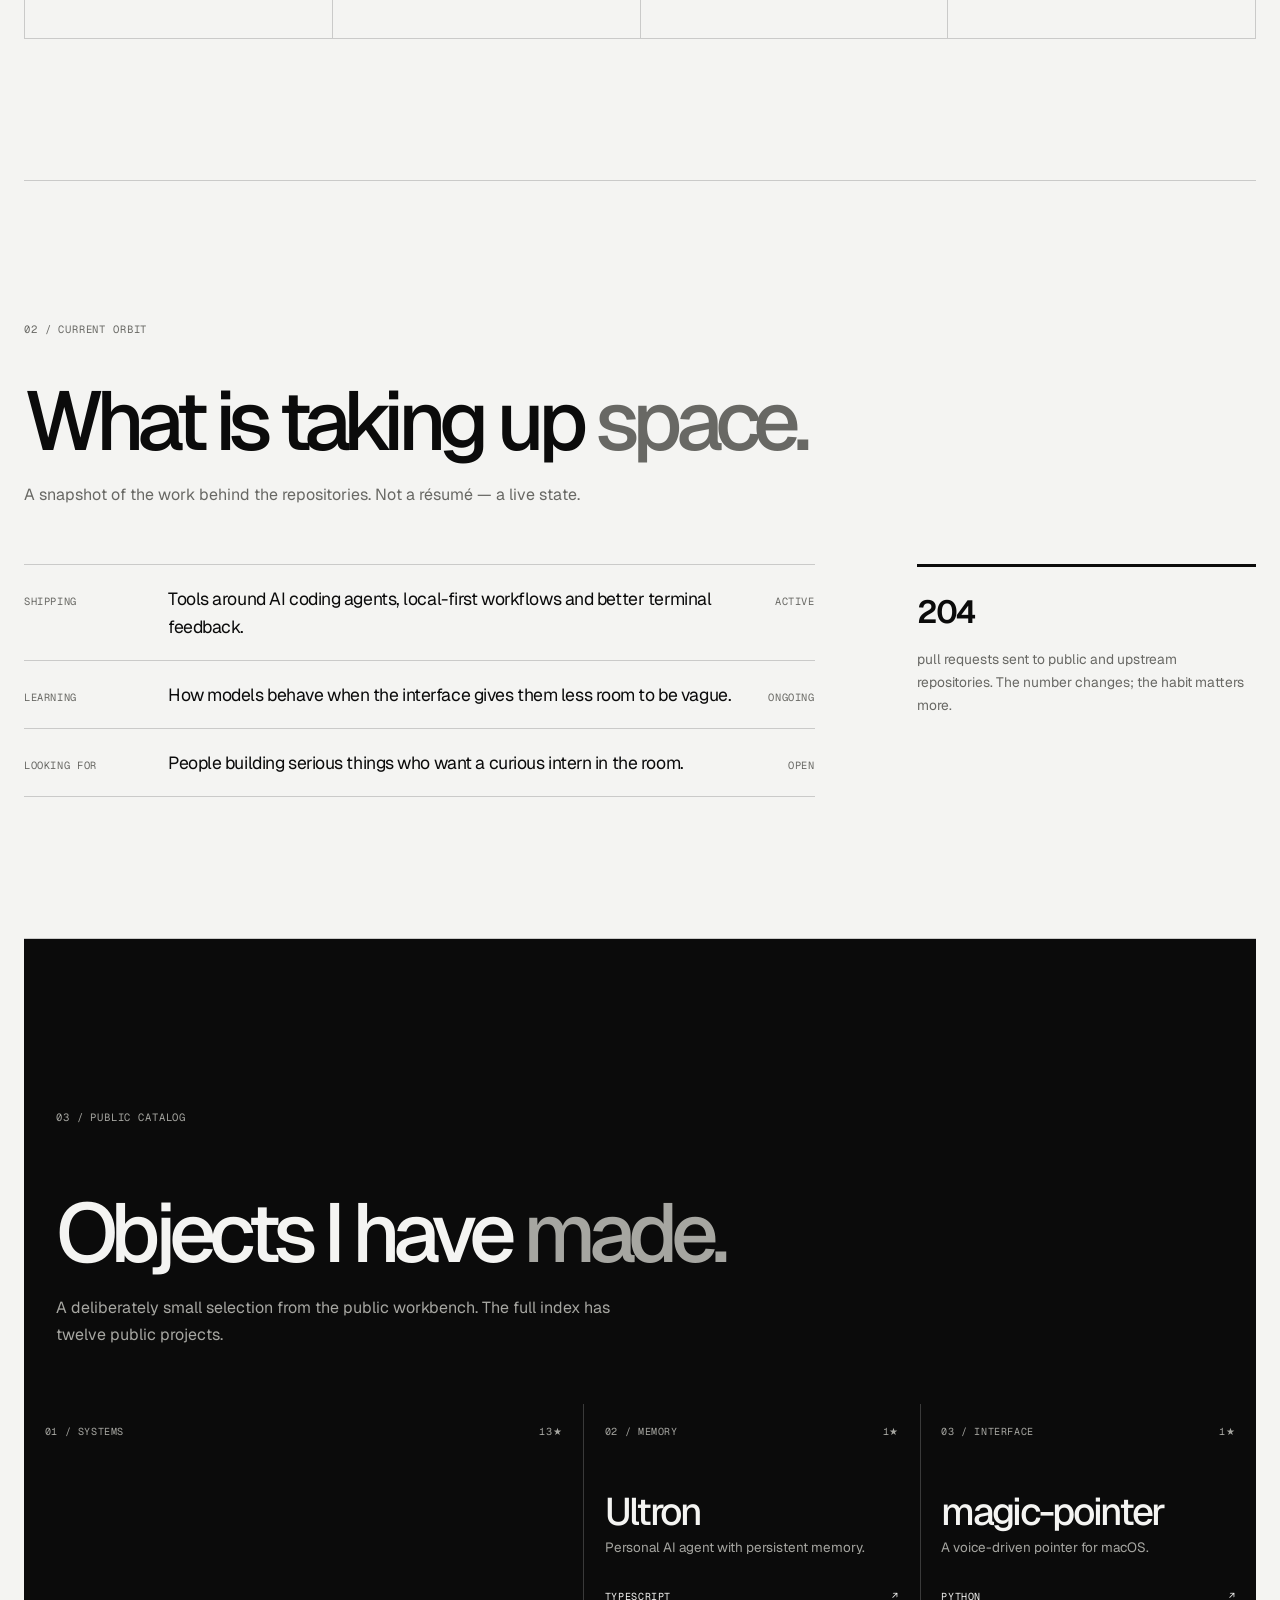
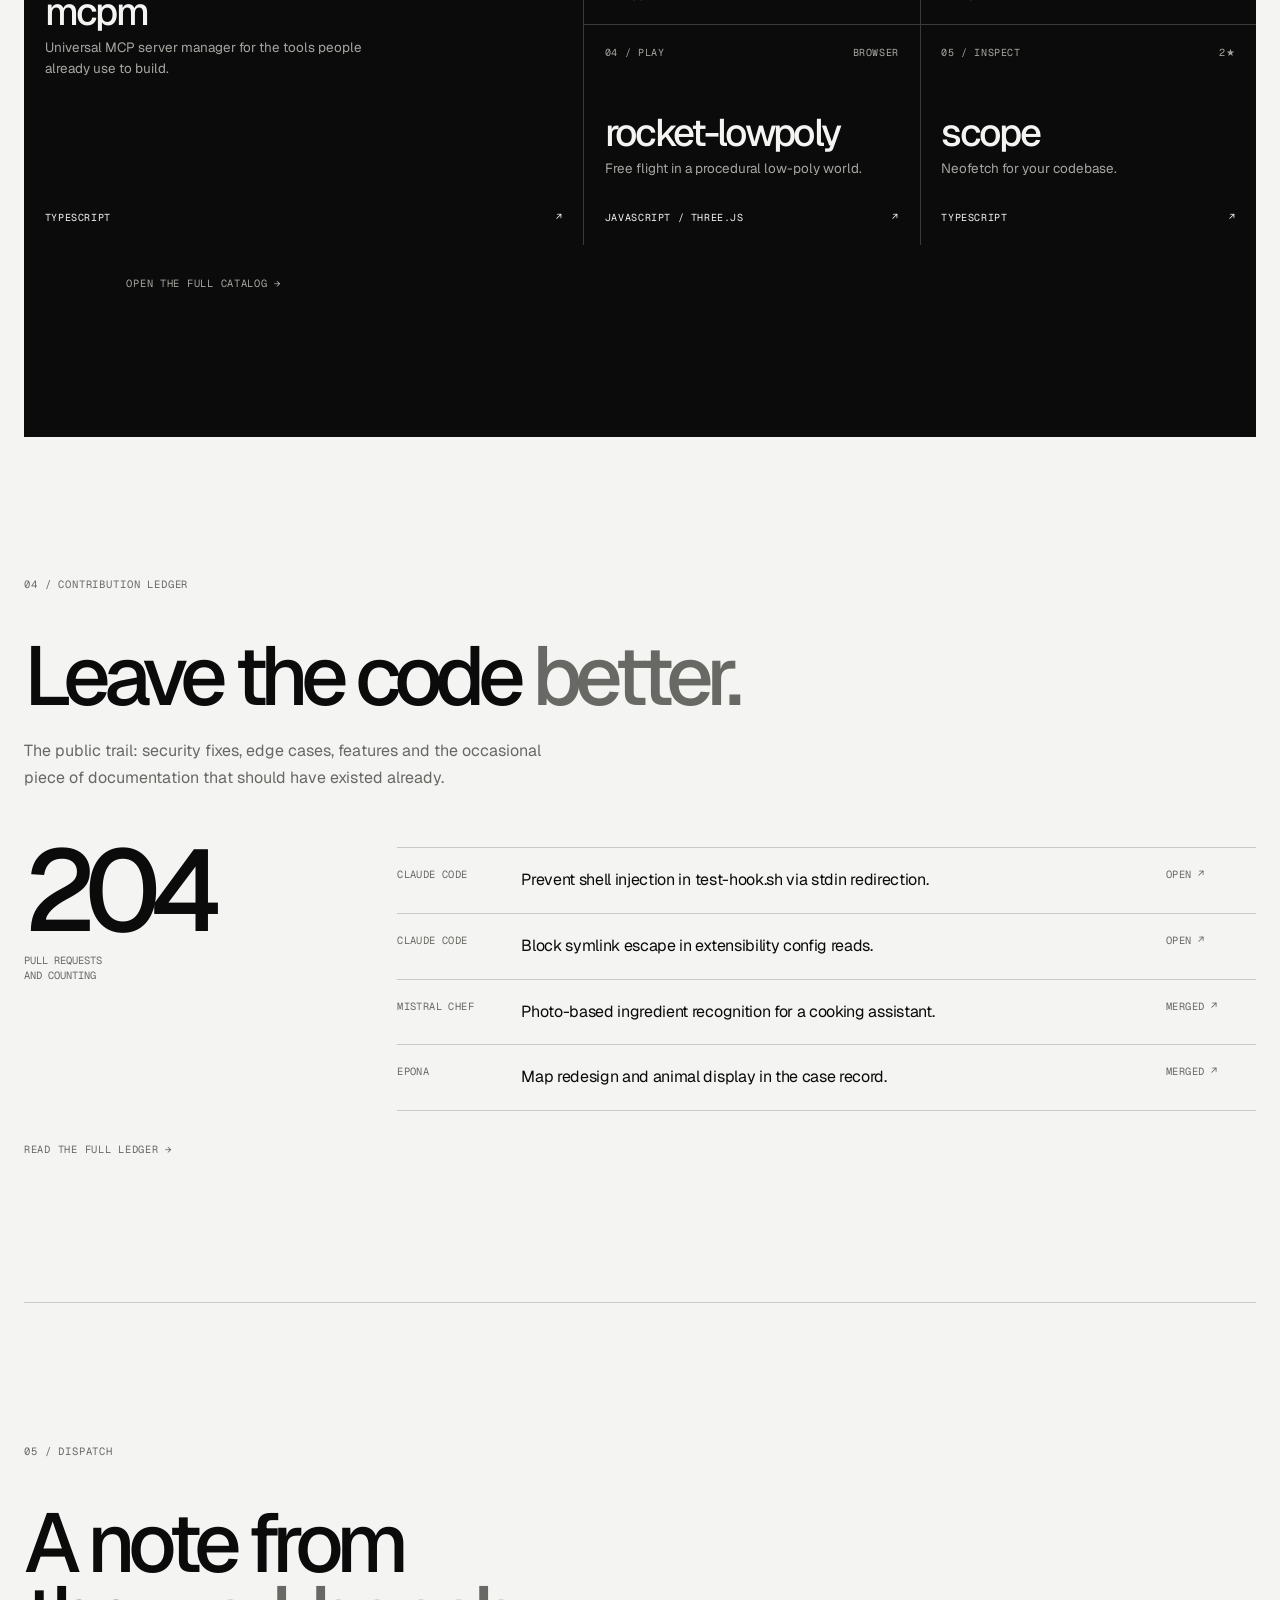
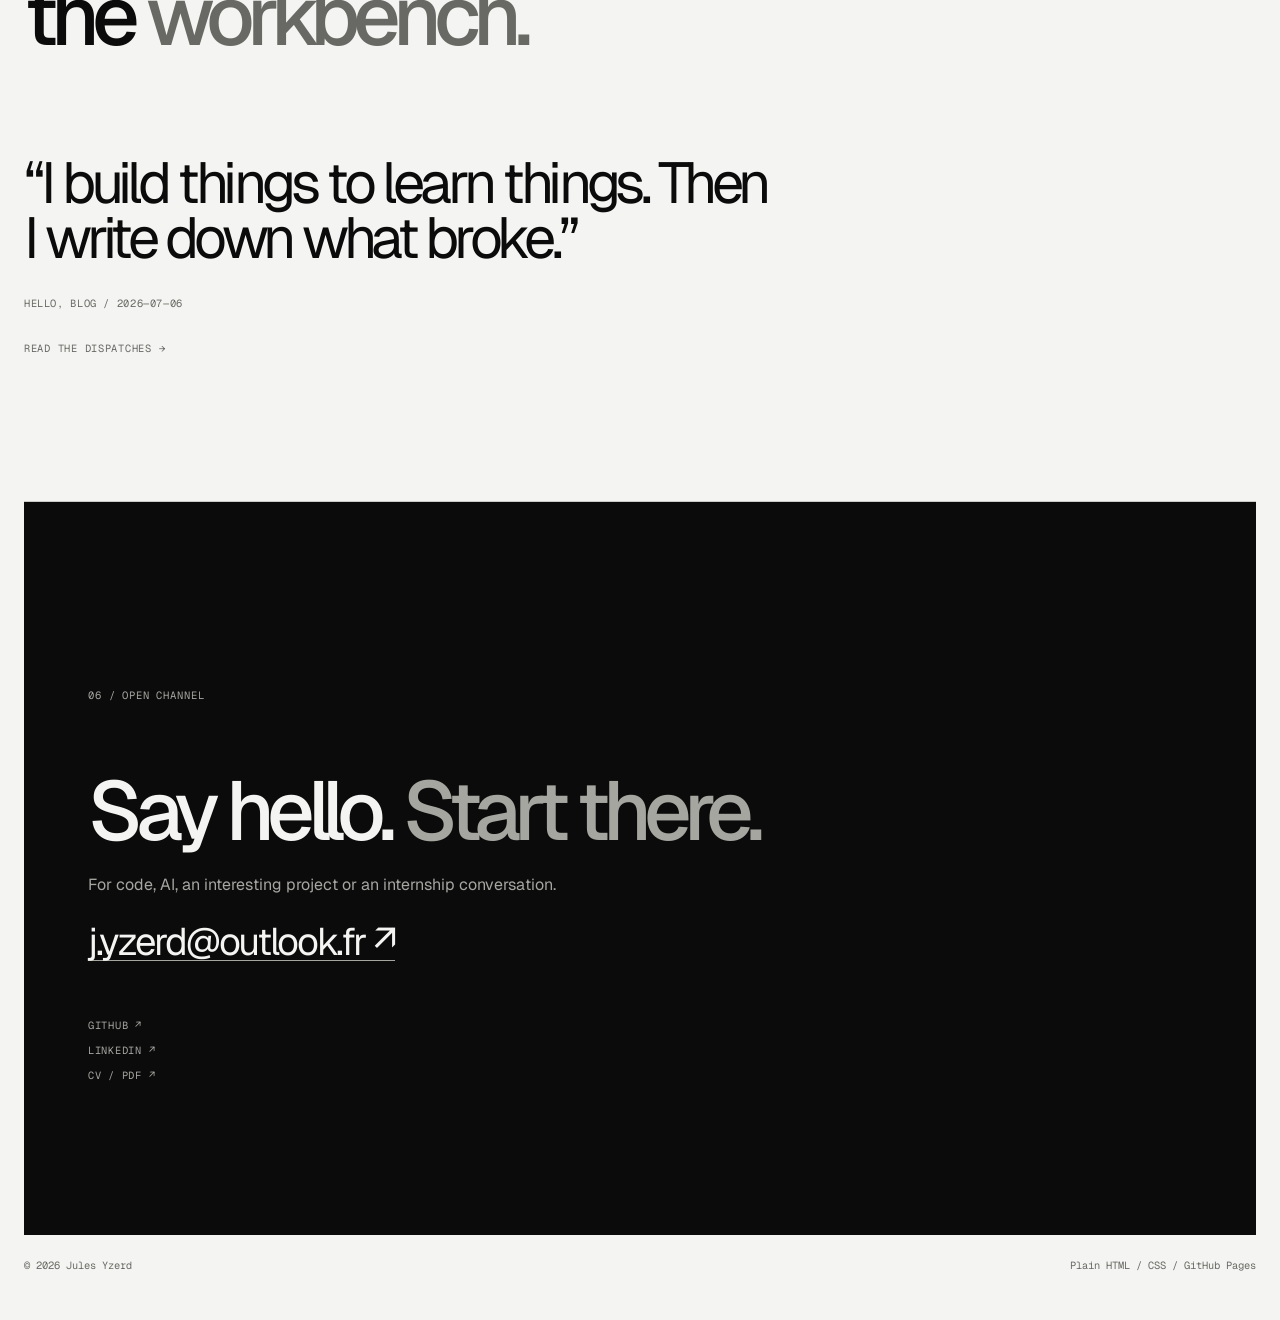
==== commit c2d8f67a: "replace method with build test learn repeat" ====
--- a/index.html
+++ b/index.html
@@ -23,7 +23,7 @@
     </section>
     <div class="ticker" aria-hidden="true"><div class="ticker-track"><span>Build / Inspect / Return / Build / Inspect / Return / Build / Inspect / Return / </span><span>Build / Inspect / Return / Build / Inspect / Return / Build / Inspect / Return / </span></div></div>
 
-    <section class="chapter" id="method"><div class="chapter-head"><div class="chapter-index">01 / Method</div><div><h2 class="chapter-title">Three ways to stay <span>useful.</span></h2><p class="chapter-intro">I learn by making things small enough to finish, then making the edges visible enough to improve.</p></div></div><div class="workbench"><article class="bench-item"><span class="bench-number">01</span><h3 class="bench-title">Build</h3><p class="bench-copy">Turn an annoyance into a tool. Keep the interface close to the problem.</p></article><article class="bench-item"><span class="bench-number">02</span><h3 class="bench-title">Inspect</h3><p class="bench-copy">Read the code, trace the failure, remove the unnecessary layer.</p></article><article class="bench-item"><span class="bench-number">03</span><h3 class="bench-title">Return</h3><p class="bench-copy">Send the fix upstream. Leave the system a little easier for the next person.</p></article></div></section>
+    <section class="chapter" id="method"><div class="chapter-head"><div class="chapter-index">01 / Method</div><div><h2 class="chapter-title">Four steps to stay <span>useful.</span></h2><p class="chapter-intro">I learn by making things small enough to finish, then making the edges visible enough to improve.</p></div></div><div class="workbench"><article class="bench-item"><span class="bench-number">01</span><h3 class="bench-title">Build</h3><p class="bench-copy">Turn an annoyance into a tool. Keep the interface close to the problem.</p></article><article class="bench-item"><span class="bench-number">02</span><h3 class="bench-title">Test</h3><p class="bench-copy">Put the idea under pressure before calling it finished.</p></article><article class="bench-item"><span class="bench-number">03</span><h3 class="bench-title">Learn</h3><p class="bench-copy">Read the failure, keep the signal and remove the unnecessary layer.</p></article><article class="bench-item"><span class="bench-number">04</span><h3 class="bench-title">Repeat</h3><p class="bench-copy">Send the fix upstream and make the next version easier to build.</p></article></div></section>
 
     <section class="chapter" id="now"><div class="chapter-head"><div class="chapter-index">02 / Current orbit</div><div><h2 class="chapter-title">What is taking up <span>space.</span></h2><p class="chapter-intro">A snapshot of the work behind the repositories. Not a résumé — a live state.</p></div></div><div class="now-layout"><div class="now-list"><div class="now-row"><span class="now-label">Shipping</span><p>Tools around AI coding agents, local-first workflows and better terminal feedback.</p><span class="now-meta">Active</span></div><div class="now-row"><span class="now-label">Learning</span><p>How models behave when the interface gives them less room to be vague.</p><span class="now-meta">Ongoing</span></div><div class="now-row"><span class="now-label">Looking for</span><p>People building serious things who want a curious intern in the room.</p><span class="now-meta">Open</span></div></div><aside class="now-side"><strong>204</strong><p>pull requests sent to public and upstream repositories. The number changes; the habit matters more.</p></aside></div></section>
 
--- a/styles.css
+++ b/styles.css
@@ -63,7 +63,7 @@
 .chapter-title span { color: var(--gray-3); }
 .chapter-intro { max-width: 560px; margin: 1.5rem 0 0; color: var(--gray-3); font-size: 1rem; line-height: 1.7; }
 
-.workbench { display: grid; grid-template-columns: repeat(3, 1fr); border-top: 1px solid var(--line); border-left: 1px solid var(--line); }
+.workbench { display: grid; grid-template-columns: repeat(4, 1fr); border-top: 1px solid var(--line); border-left: 1px solid var(--line); }
 .bench-item { min-height: 290px; padding: 1.4rem; border-right: 1px solid var(--line); border-bottom: 1px solid var(--line); transition: background .3s ease, color .3s ease; }
 .bench-item:hover { background: var(--black); color: var(--white); }
 .bench-number { display: block; color: var(--gray-3); font: .66rem var(--mono); }
@@ -170,5 +170,5 @@
 .delay-1 { transition-delay: .08s; }
 .delay-2 { transition-delay: .16s; }
 @media (prefers-reduced-motion: reduce) { *, *::before, *::after { scroll-behavior: auto !important; animation-duration: .01ms !important; transition-duration: .01ms !important; } }
-@media (max-width: 820px) { .masthead { grid-template-columns: 1fr auto; } .masthead-center { display: none; } .hero-new { grid-template-columns: 1fr; } .hero-copy { min-height: 72dvh; } .hero-rail { display: none; } .chapter-head, .ledger-layout, .dispatch { grid-template-columns: 1fr; gap: 1.5rem; } .chapter-head { margin-bottom: 2.5rem; } .workbench { grid-template-columns: 1fr; } .bench-item { min-height: 220px; } .bench-title { margin-top: 3rem; } .now-layout { grid-template-columns: 1fr; gap: 3rem; } .catalog-grid { grid-template-columns: 1fr 1fr; } #method .chapter-head, #catalog .chapter-head { padding-left: 0; margin-left: 0; } #catalog .chapter-index { left: 0; } .specimen:nth-child(1) { grid-row: span 1; min-height: 300px; } .specimen:nth-child(4) { grid-column: span 1; } .open-channel .chapter-index { right: auto; left: 0; } .open-channel .chapter-head > div:last-child, .open-channel .channel-layout { margin-left: 0; padding-left: 0; } .open-channel .channel-layout { display: flex; align-items: start; flex-direction: column; } .channel-links { text-align: left; } }
+@media (max-width: 820px) { .masthead { grid-template-columns: 1fr auto; } .masthead-center { display: none; } .hero-new { grid-template-columns: 1fr; } .hero-copy { min-height: 72dvh; } .hero-rail { display: none; } .chapter-head, .ledger-layout, .dispatch { grid-template-columns: 1fr; gap: 1.5rem; } .chapter-head { margin-bottom: 2.5rem; } .workbench { grid-template-columns: 1fr 1fr; } .bench-item { min-height: 220px; } .bench-title { margin-top: 3rem; } .now-layout { grid-template-columns: 1fr; gap: 3rem; } .catalog-grid { grid-template-columns: 1fr 1fr; } #method .chapter-head, #catalog .chapter-head { padding-left: 0; margin-left: 0; } #catalog .chapter-index { left: 0; } .specimen:nth-child(1) { grid-row: span 1; min-height: 300px; } .specimen:nth-child(4) { grid-column: span 1; } .open-channel .chapter-index { right: auto; left: 0; } .open-channel .chapter-head > div:last-child, .open-channel .channel-layout { margin-left: 0; padding-left: 0; } .open-channel .channel-layout { display: flex; align-items: start; flex-direction: column; } .channel-links { text-align: left; } }
 @media (max-width: 560px) { .frame { width: min(var(--max), calc(100% - 2rem)); } .masthead { padding: 1rem 0; align-items: start; } .masthead-nav { flex-wrap: wrap; justify-content: flex-end; gap: .5rem .75rem; } .identity-note { display: none; } .hero-title { font-size: clamp(4rem, 18vw, 6.5rem); } .hero-copy { padding: 1.5rem; } .hero-bottom { align-items: start; flex-direction: column; } .hero-scroll { writing-mode: initial; transform: none; } .catalog-grid { grid-template-columns: 1fr; } .specimen:nth-child(1), .specimen:nth-child(4) { grid-column: auto; min-height: 260px; } .now-row { grid-template-columns: 1fr; gap: .35rem; } .now-meta { text-align: left; } .ledger-row { grid-template-columns: 1fr; gap: .35rem; } .ledger-row small { text-align: left; } .archive-row { grid-template-columns: 1fr; gap: .4rem; } .archive-meta { text-align: left; } footer { flex-direction: column; } }
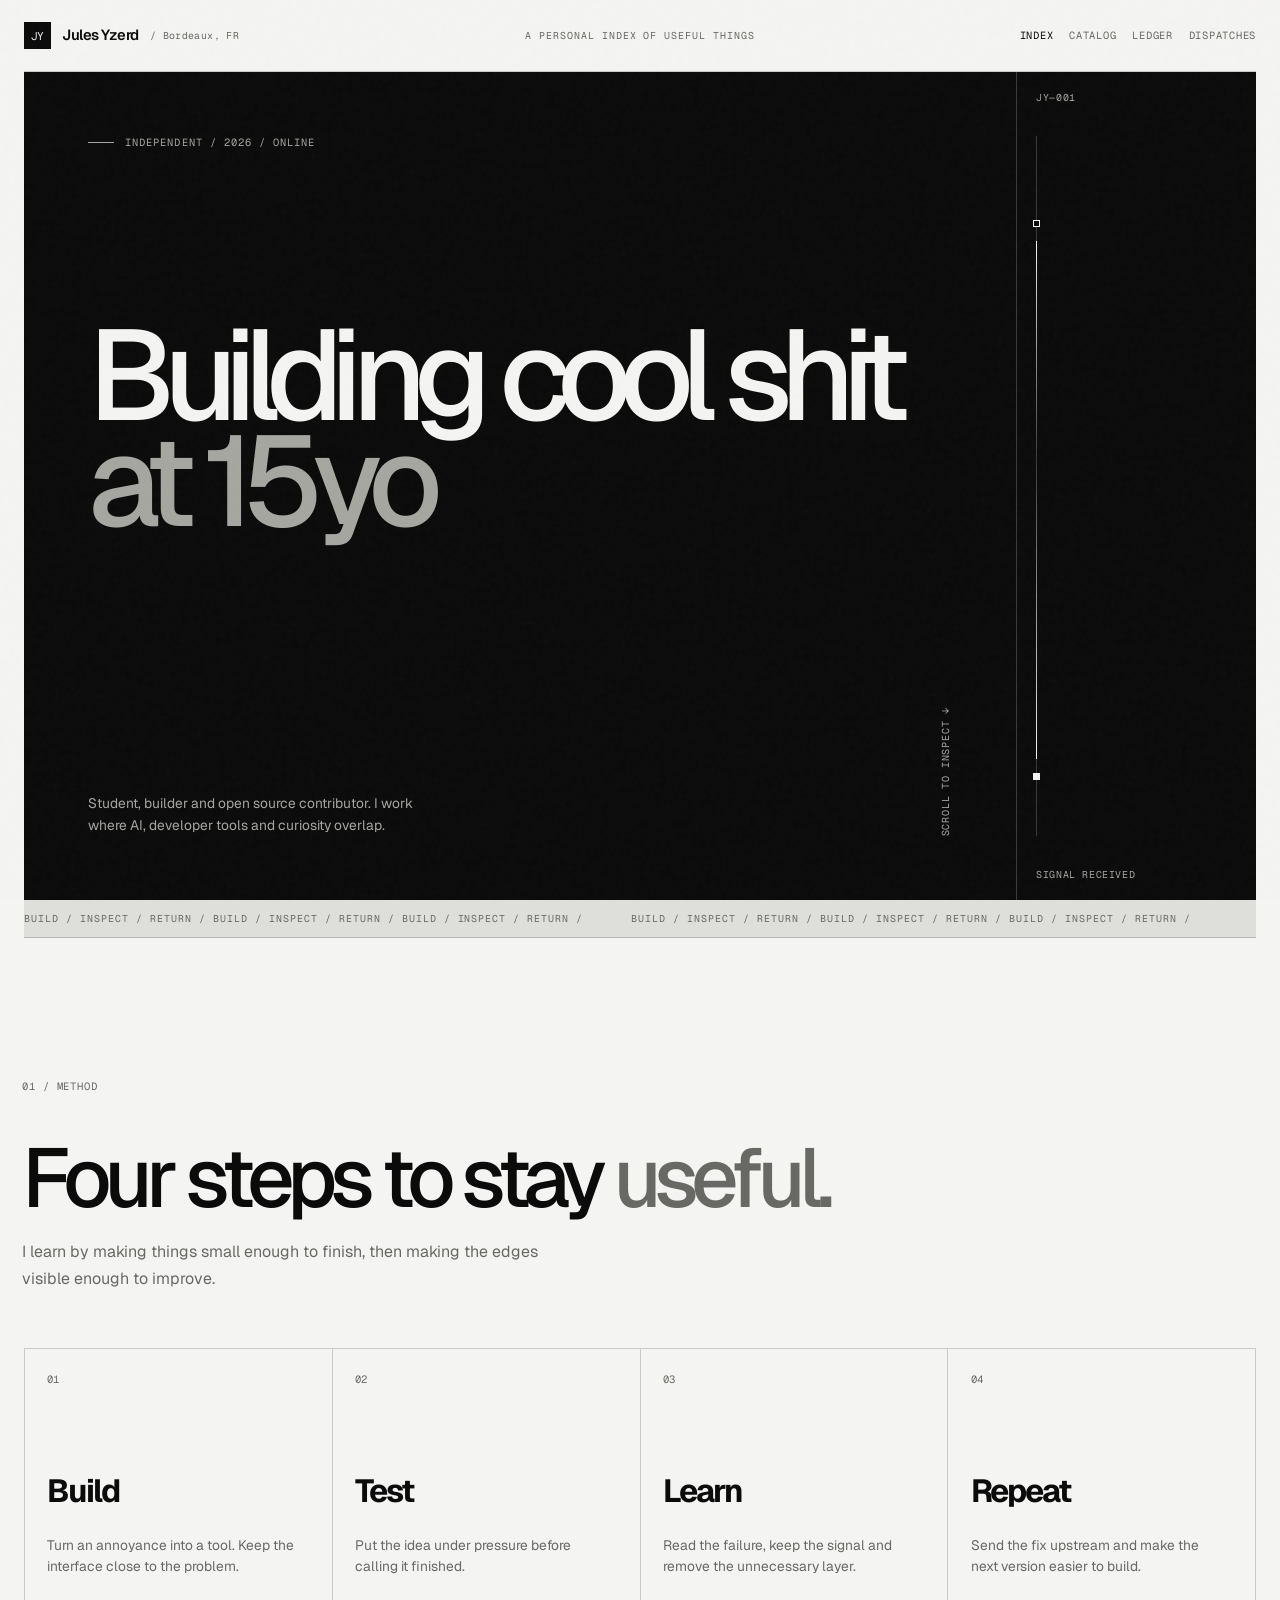
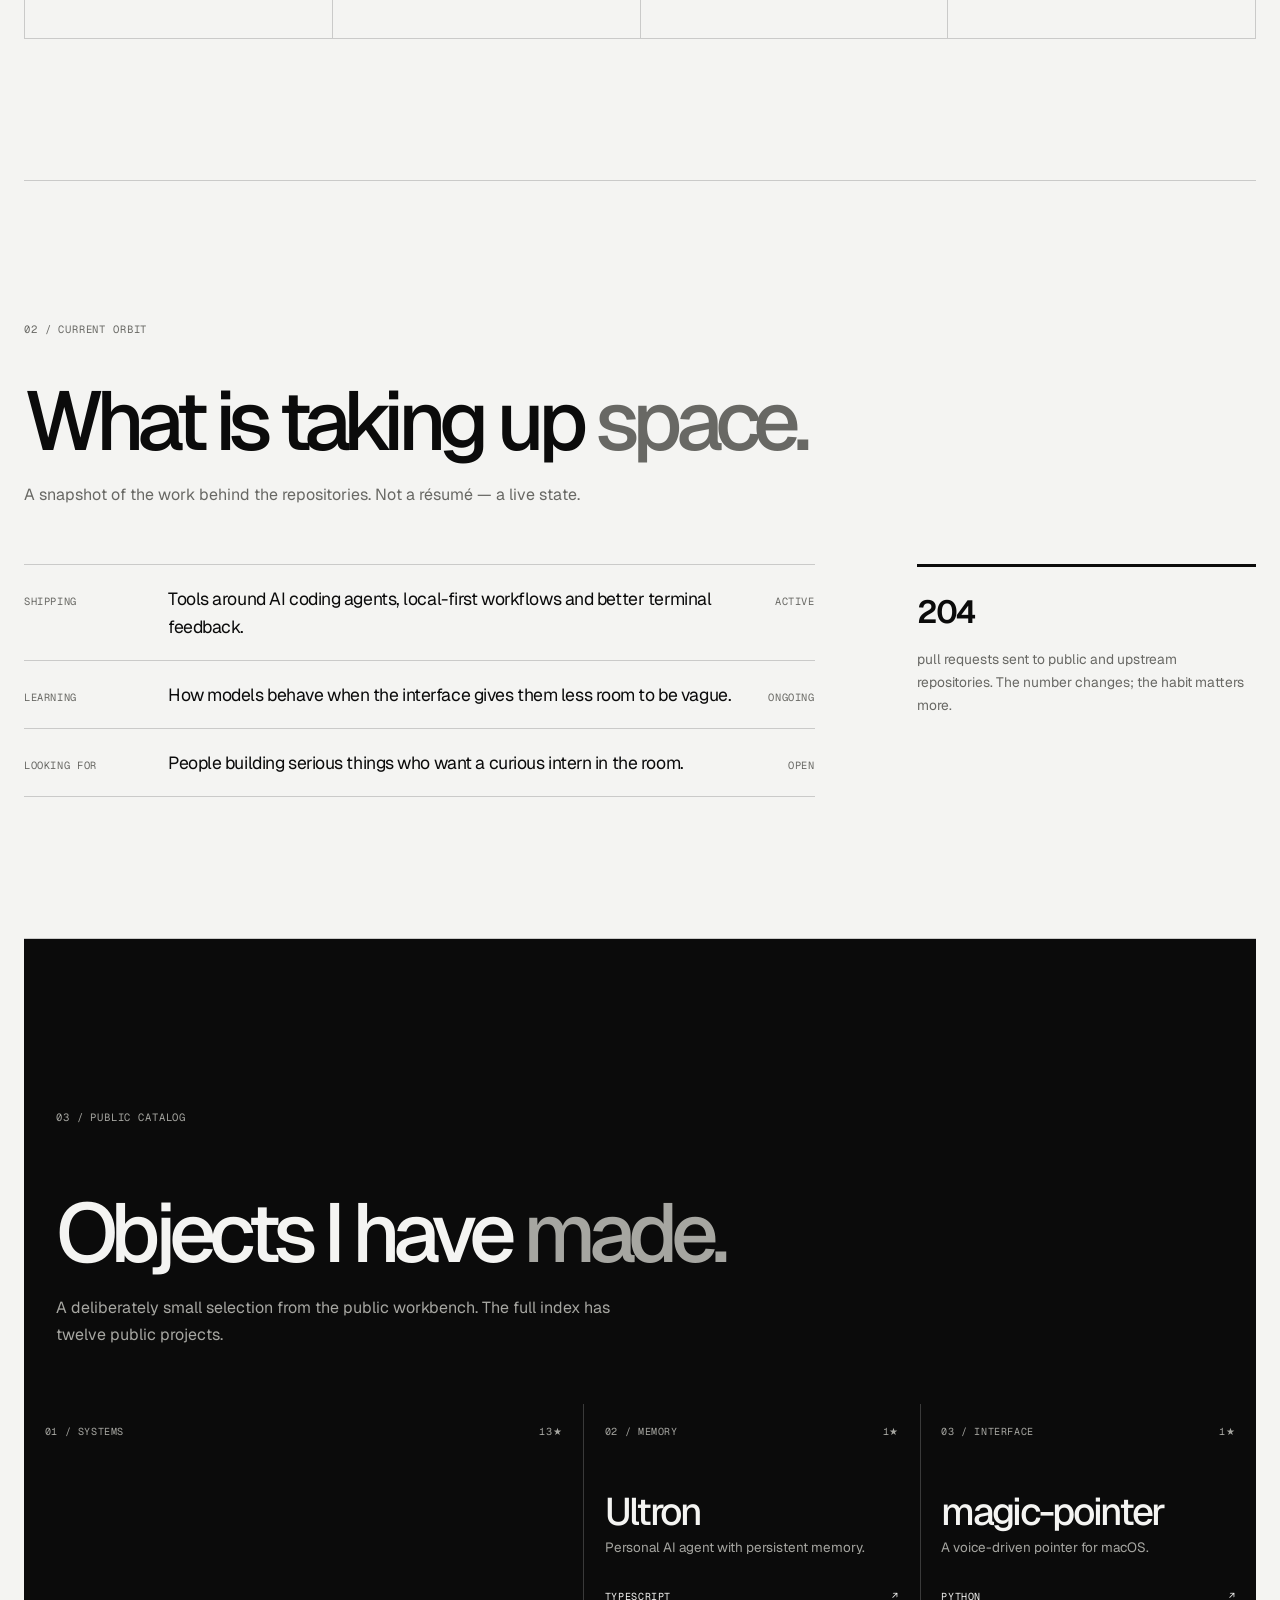
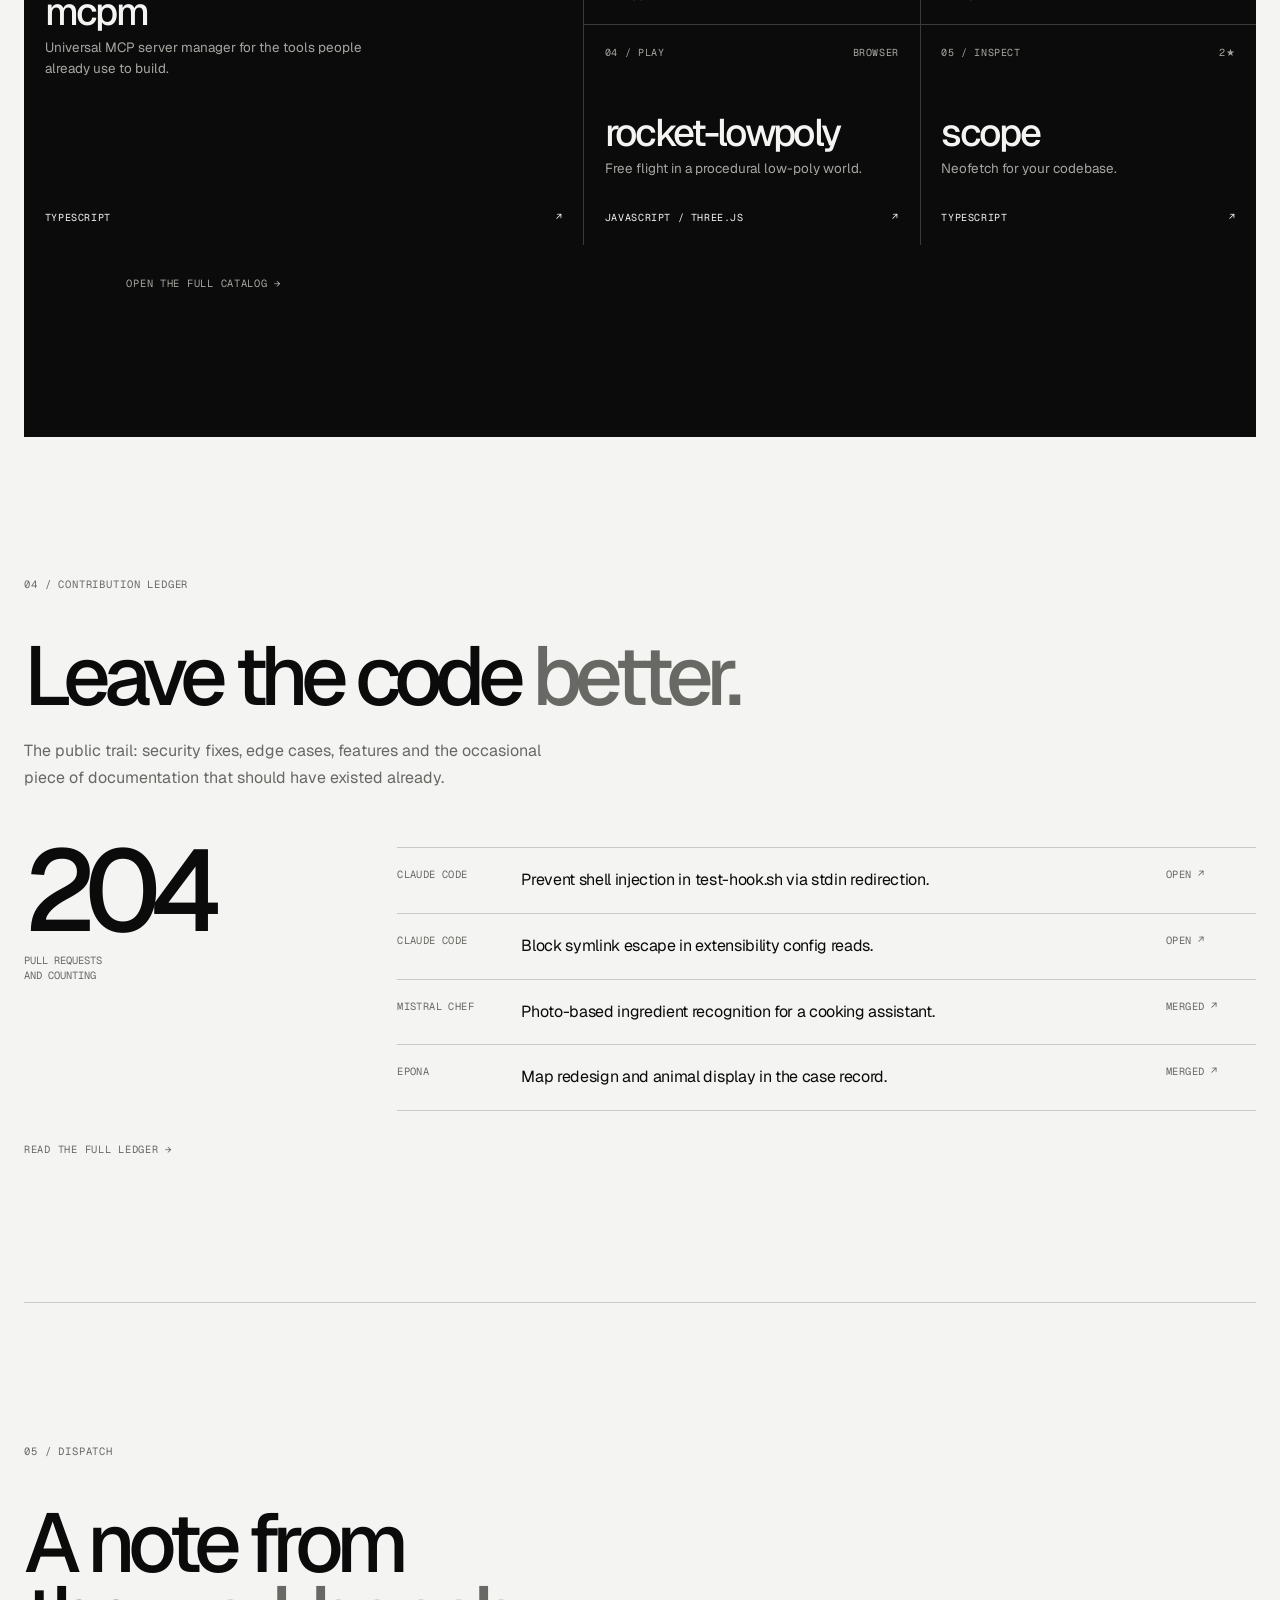
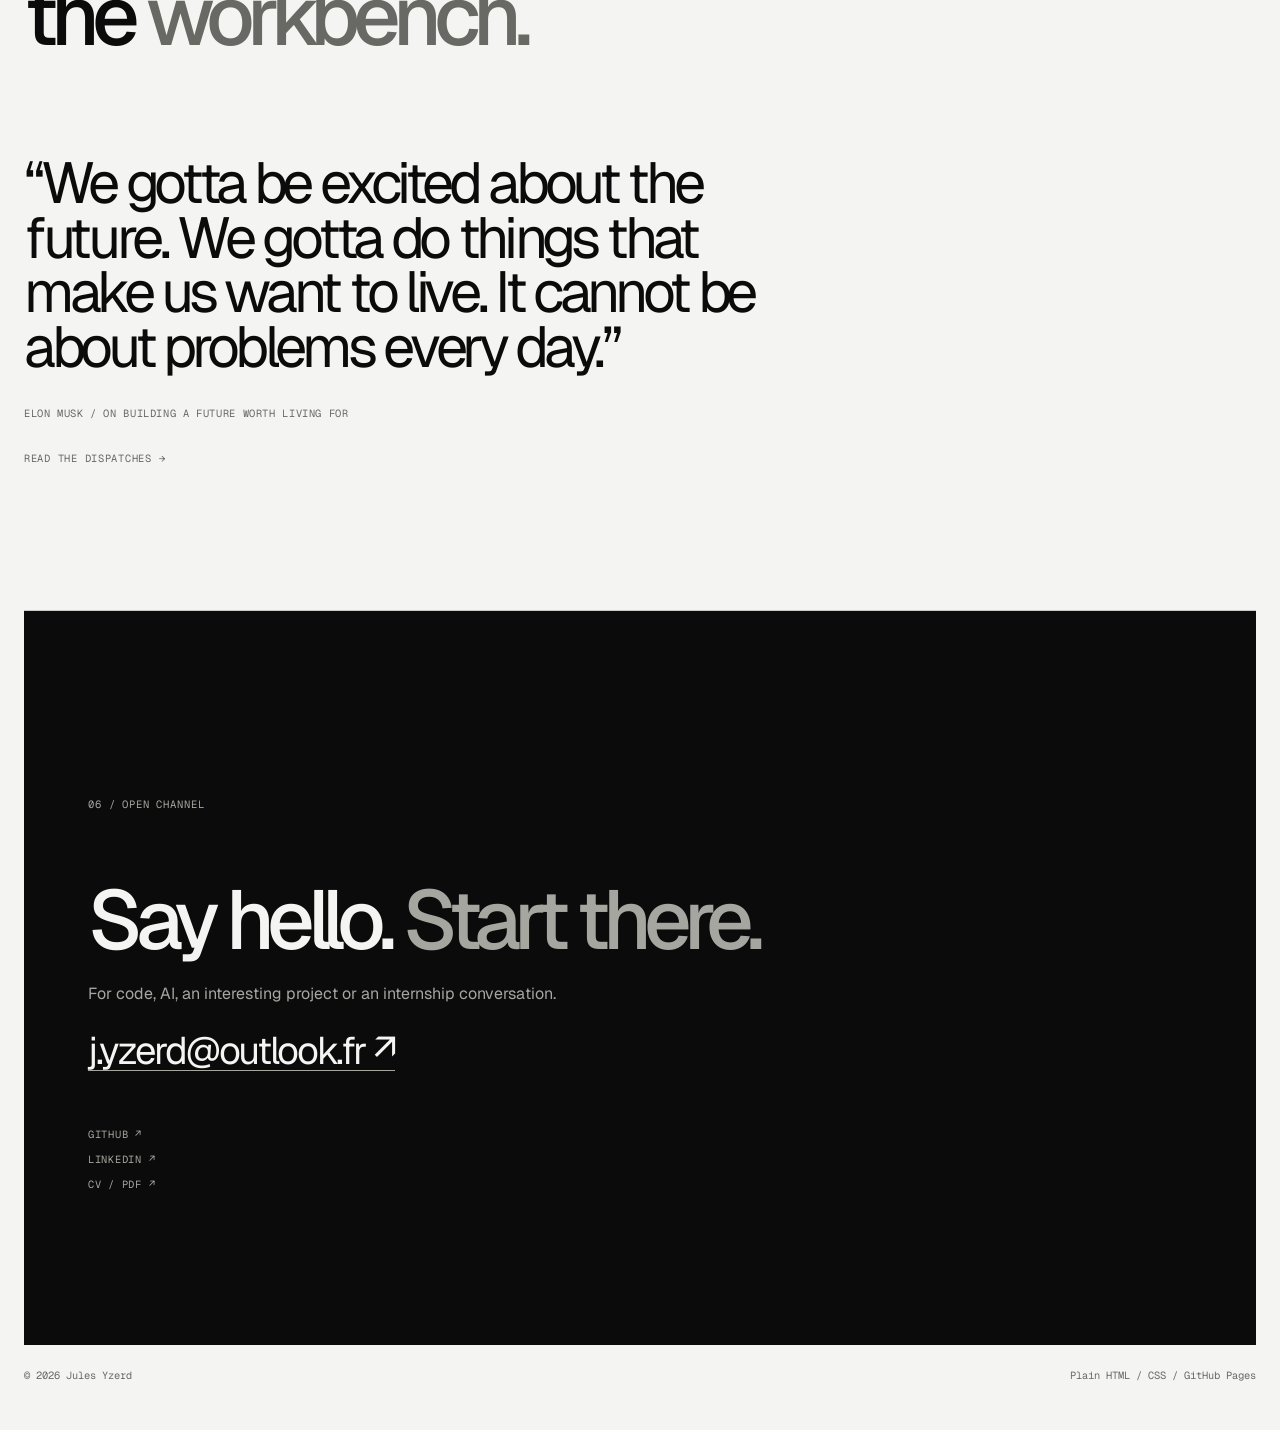
==== commit eff1d786: "use future-focused dispatch quote" ====
--- a/index.html
+++ b/index.html
@@ -31,7 +31,7 @@
 
     <section class="chapter" id="ledger"><div class="chapter-head"><div class="chapter-index">04 / Contribution ledger</div><div><h2 class="chapter-title">Leave the code <span>better.</span></h2><p class="chapter-intro">The public trail: security fixes, edge cases, features and the occasional piece of documentation that should have existed already.</p></div></div><div class="ledger-layout"><div><div class="ledger-number">204</div><div class="ledger-caption">pull requests<br>and counting</div></div><div class="ledger-list"><a class="ledger-row" href="https://github.com/anthropics/claude-code/pull/68786" target="_blank" rel="noopener"><time>Claude Code</time><p>Prevent shell injection in test-hook.sh via stdin redirection.</p><small>Open ↗</small></a><a class="ledger-row" href="https://github.com/anthropics/claude-code/pull/68689" target="_blank" rel="noopener"><time>Claude Code</time><p>Block symlink escape in extensibility config reads.</p><small>Open ↗</small></a><a class="ledger-row" href="https://github.com/Soch126/mistral-chef/pull/1" target="_blank" rel="noopener"><time>Mistral Chef</time><p>Photo-based ingredient recognition for a cooking assistant.</p><small>Merged ↗</small></a><a class="ledger-row" href="https://github.com/AZERDSQ131/EPONA-mobile/pull/1" target="_blank" rel="noopener"><time>EPONA</time><p>Map redesign and animal display in the case record.</p><small>Merged ↗</small></a></div></div><a class="back-link" style="display:inline-block;margin-top:2rem" href="opensource.html">Read the full ledger →</a></section>
 
-    <section class="chapter" id="dispatch"><div class="chapter-head"><div class="chapter-index">05 / Dispatch</div><div><h2 class="chapter-title">A note from the <span>workbench.</span></h2></div></div><div class="dispatch"><div></div><div><blockquote>“I build things to learn things. Then I write down what broke.”</blockquote><cite>Hello, blog / 2026—07—06</cite><a class="back-link" style="display:inline-block;margin-top:2rem" href="blog.html">Read the dispatches →</a></div></div></section>
+    <section class="chapter" id="dispatch"><div class="chapter-head"><div class="chapter-index">05 / Dispatch</div><div><h2 class="chapter-title">A note from the <span>workbench.</span></h2></div></div><div class="dispatch"><div></div><div><blockquote>“We gotta be excited about the future. We gotta do things that make us want to live. It cannot be about problems every day.”</blockquote><cite>Elon Musk / on building a future worth living for</cite><a class="back-link" style="display:inline-block;margin-top:2rem" href="blog.html">Read the dispatches →</a></div></div></section>
 
     <section class="open-channel" id="contact"><div class="chapter-head"><div class="chapter-index">06 / Open channel</div><div><h2 class="chapter-title">Say hello. <span>Start there.</span></h2><p class="chapter-intro">For code, AI, an interesting project or an internship conversation.</p><a class="email-link" href="mailto:j.yzerd@outlook.fr">j.yzerd@outlook.fr ↗</a></div></div><div class="channel-layout"><div></div><div class="channel-links"><a href="https://github.com/AZERDSQ131" target="_blank" rel="noopener">GitHub ↗</a><a href="https://www.linkedin.com/in/jules-yzerd-55131a346/" target="_blank" rel="noopener">LinkedIn ↗</a><a href="cv.html">CV / PDF ↗</a></div></div></section>
   </main>
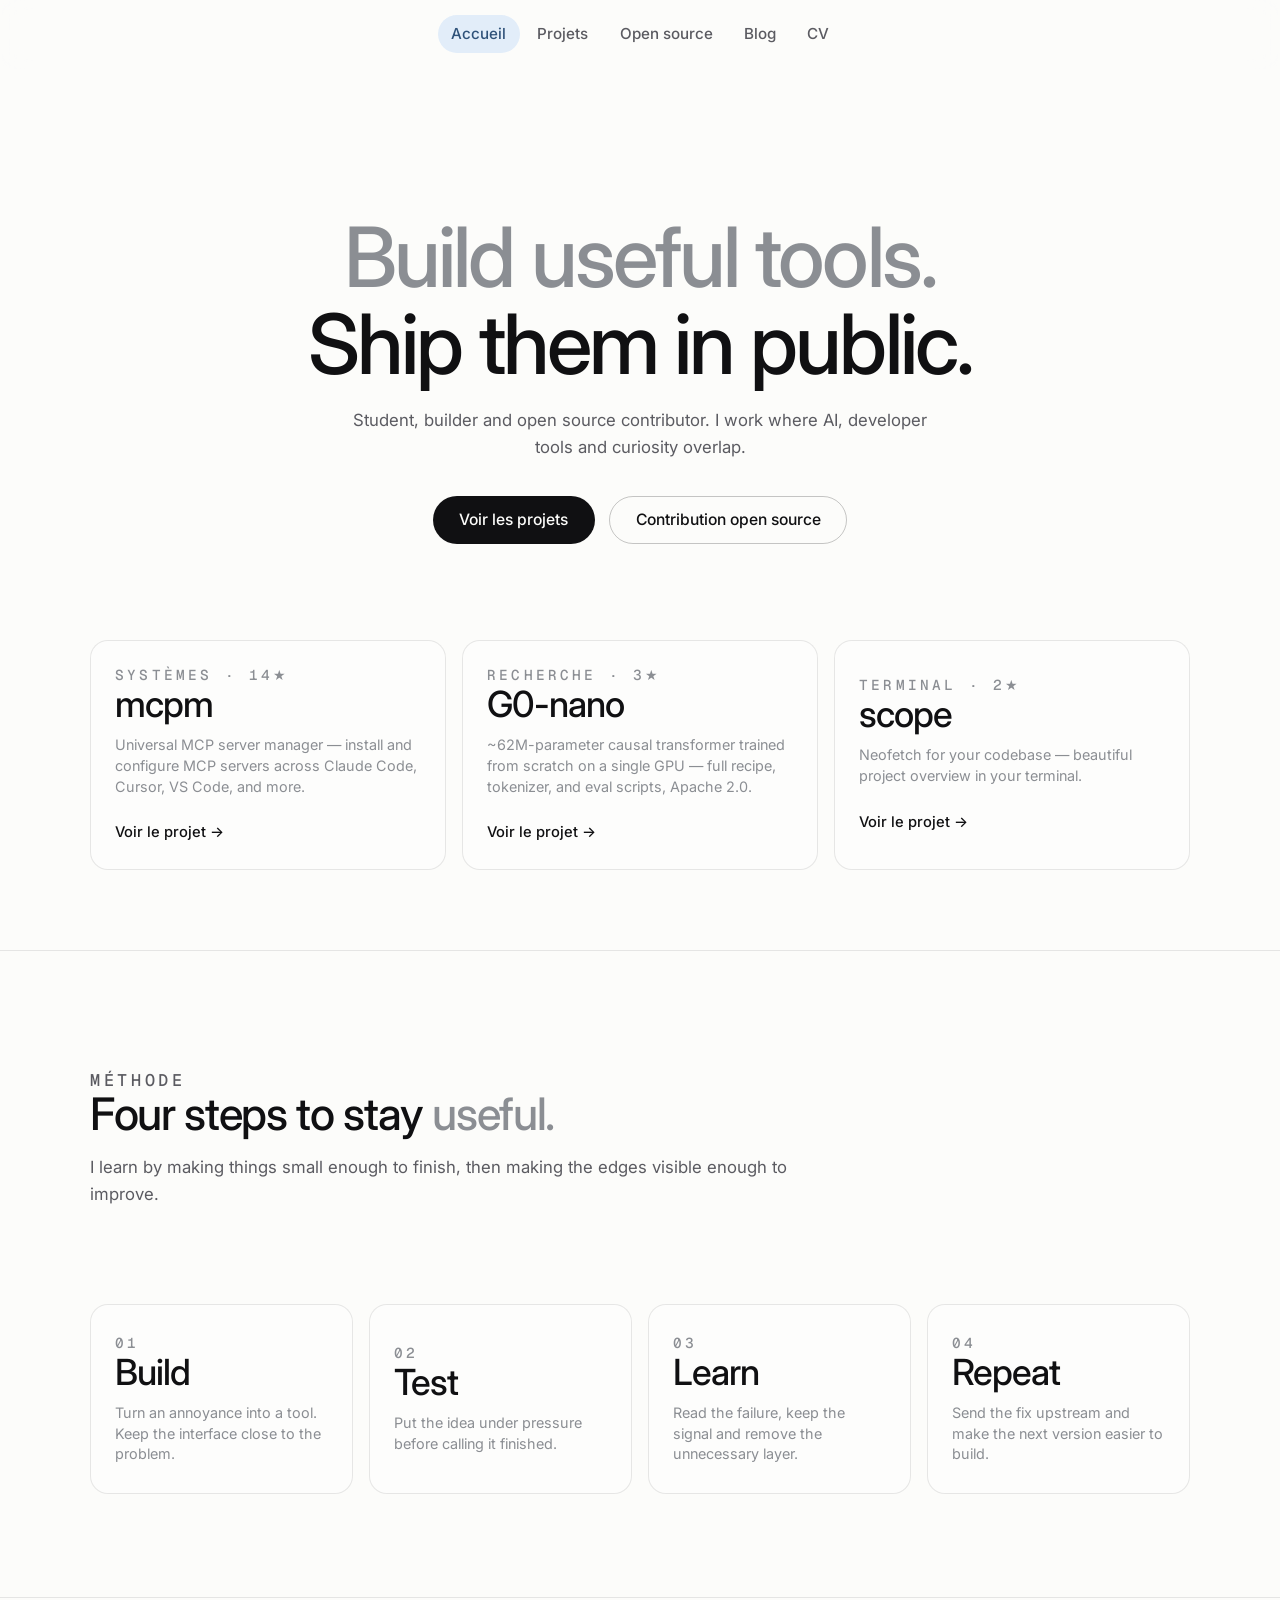
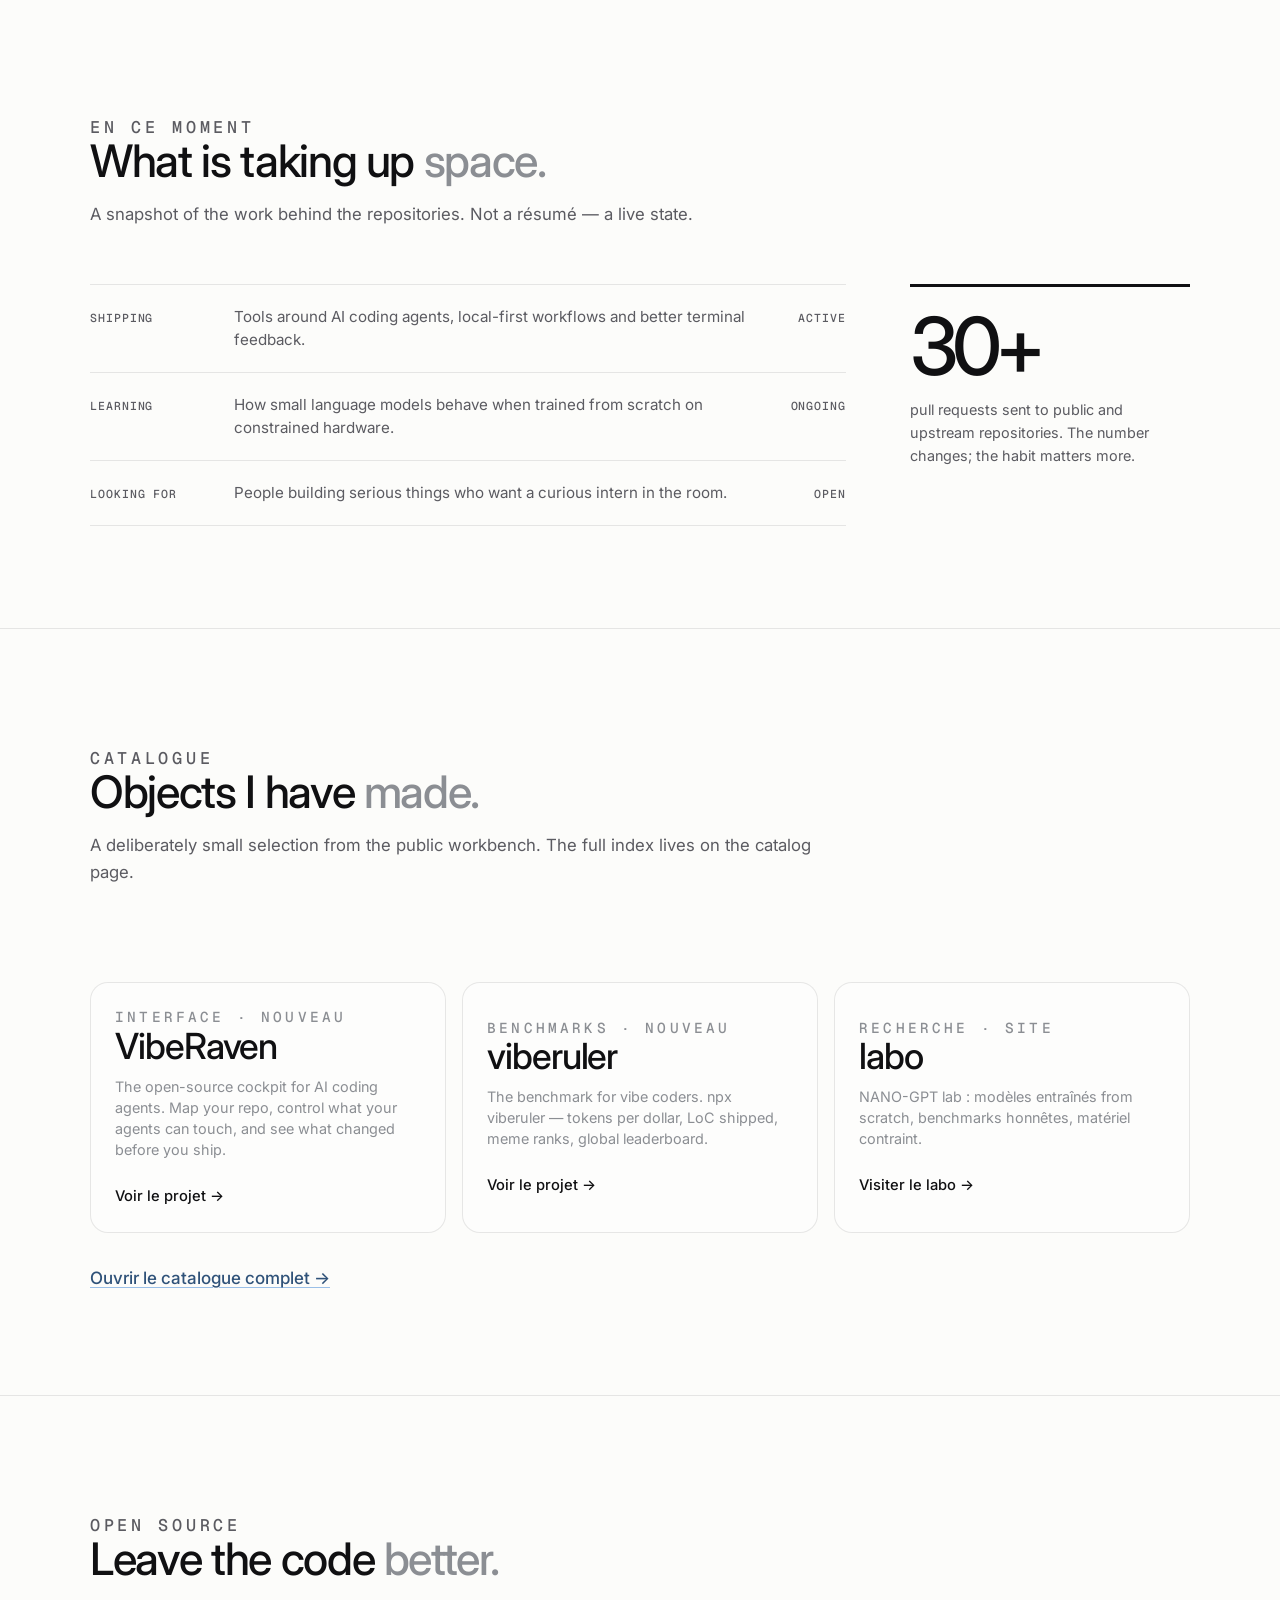
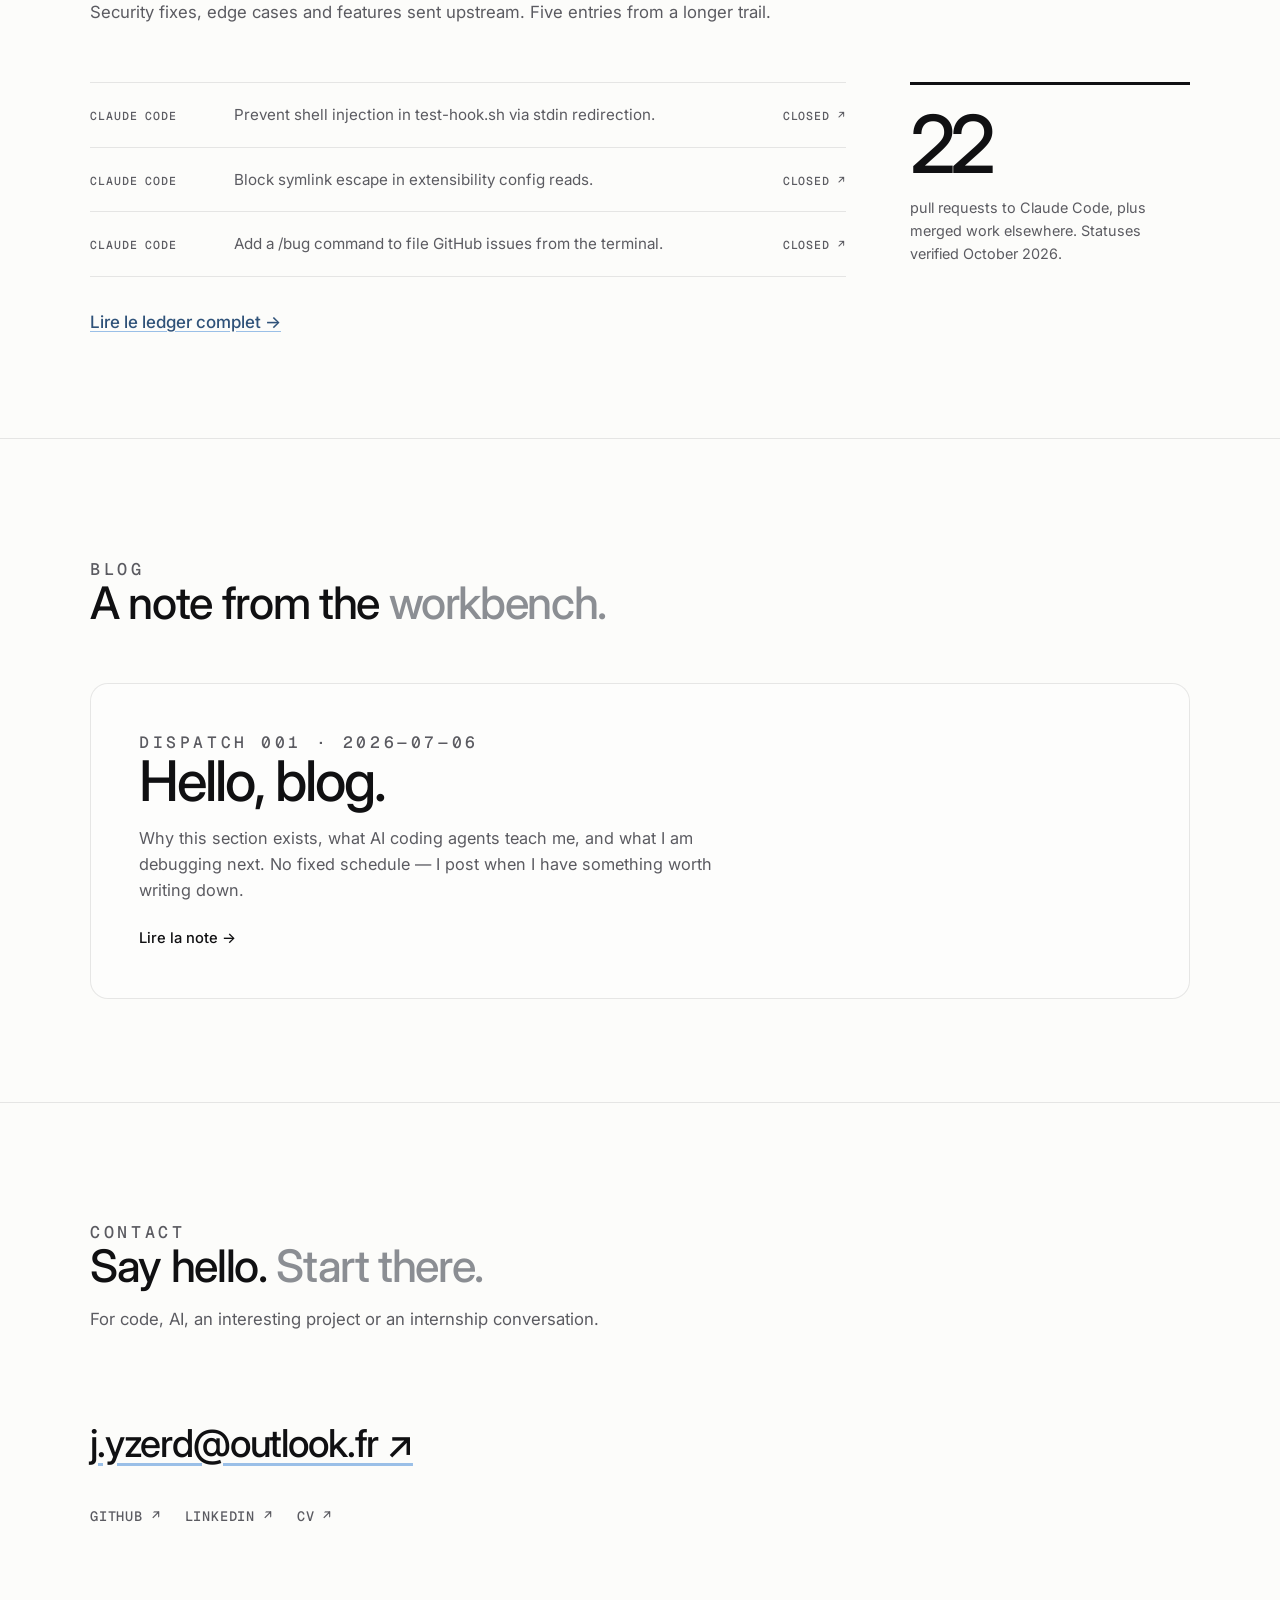
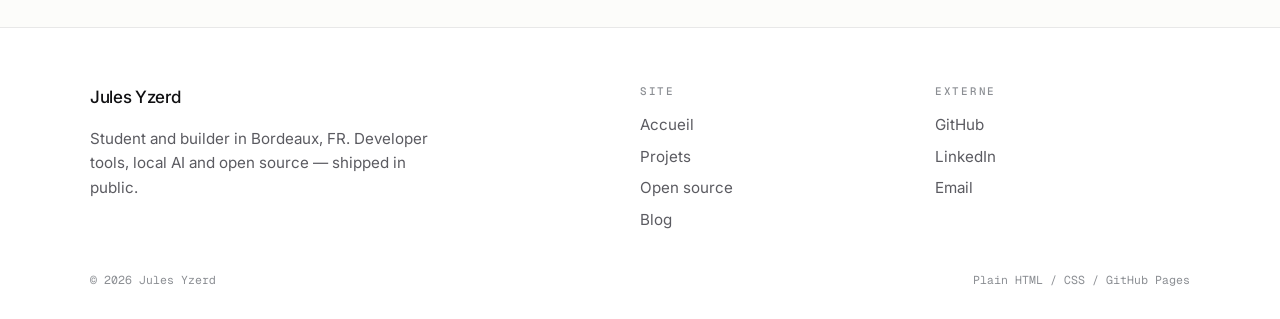
==== commit a49ed79b: "Rebuild portfolio on labo design language Light editorial theme, Inter + Geist Mono, centered hero, " ====
--- a/index.html
+++ b/index.html
@@ -1,51 +1,85 @@
 <!doctype html>
-<html lang="en">
+<html lang="fr">
 <head>
-  <meta charset="utf-8"><meta name="viewport" content="width=device-width, initial-scale=1">
-  <title>Jules Yzerd — software, in public</title>
-  <meta name="description" content="Jules Yzerd builds developer tools, AI experiments and open source software."><meta name="theme-color" content="#0b0b0b">
-  <link rel="preconnect" href="https://fonts.googleapis.com"><link rel="preconnect" href="https://fonts.gstatic.com" crossorigin><link href="https://fonts.googleapis.com/css2?family=Geist+Mono:wght@400;500;600&family=Geist:wght@400;500;600;700&display=swap" rel="stylesheet">
-  <link rel="icon" href="data:image/svg+xml,%3Csvg xmlns='http://www.w3.org/2000/svg' viewBox='0 0 100 100'%3E%3Crect width='100' height='100' fill='%230b0b0b'/%3E%3Ctext x='50' y='68' text-anchor='middle' fill='%23f4f4f2' font-family='monospace' font-size='52'%3EJY%3C/text%3E%3C/svg%3E"><link rel="stylesheet" href="styles.css">
+  <meta charset="utf-8">
+  <meta name="viewport" content="width=device-width, initial-scale=1">
+  <title>Jules Yzerd — build useful tools</title>
+  <meta name="description" content="Jules Yzerd builds developer tools, AI experiments and open source software.">
+  <meta name="theme-color" content="#fcfcfa">
+  <link rel="preconnect" href="https://fonts.googleapis.com">
+  <link rel="preconnect" href="https://fonts.gstatic.com" crossorigin>
+  <link href="https://fonts.googleapis.com/css2?family=Inter:wght@400;500;600;700&family=Geist+Mono:wght@400;500&display=swap" rel="stylesheet">
+  <link rel="icon" href="data:image/svg+xml,%3Csvg xmlns='http://www.w3.org/2000/svg' viewBox='0 0 100 100'%3E%3Crect width='100' height='100' fill='%23101012'/%3E%3Ctext x='50' y='68' text-anchor='middle' fill='%23fcfcfa' font-family='monospace' font-size='52'%3EJY%3C/text%3E%3C/svg%3E">
+  <link rel="stylesheet" href="styles.css">
 </head>
 <body>
-<a class="skip-link" href="#main">Skip to content</a>
-<div class="scroll-progress" aria-hidden="true"></div>
-<div class="frame">
-  <header class="masthead">
-    <a class="identity" href="index.html"><span class="identity-mark">JY</span><span>Jules Yzerd</span><span class="identity-note">/ Bordeaux, FR</span></a>
-    <div class="masthead-center">A personal index of useful things</div>
-    <nav class="masthead-nav" aria-label="Main navigation"><a class="active" href="#main">Index</a><a href="projects.html">Catalog</a><a href="opensource.html">Ledger</a><a href="blog.html">Dispatches</a></nav>
-  </header>
-  <main id="main">
-    <section class="hero-new">
-      <div class="hero-copy"><div class="hero-kicker">Independent / 2026 / online</div><h1 class="hero-title">Building cool shit <span>at 15yo</span></h1><div class="hero-bottom"><p>Student, builder and open source contributor. I work where AI, developer tools and curiosity overlap.</p><span class="hero-scroll">Scroll to inspect ↓</span></div></div>
-      <aside class="hero-rail"><span>JY—001</span><div class="rail-map"><i class="rail-line"></i></div><span>Signal received</span></aside>
-    </section>
-    <div class="ticker" aria-hidden="true"><div class="ticker-track"><span>Build / Inspect / Return / Build / Inspect / Return / Build / Inspect / Return / </span><span>Build / Inspect / Return / Build / Inspect / Return / Build / Inspect / Return / </span></div></div>
+<a class="skip" href="#main">Aller au contenu</a>
+<header class="site-header"><div class="wrap bar"><nav aria-label="Navigation principale"><ul><li><a class="active" href="index.html">Accueil</a></li><li><a href="projects.html">Projets</a></li><li><a href="opensource.html">Open source</a></li><li><a href="blog.html">Blog</a></li><li><a href="cv.html">CV</a></li></ul></nav></div></header>
+<main id="main">
+  <section class="hero"><div class="wrap hero-inner">
+    <h1 class="rise"><span class="dim">Build useful tools.</span><br>Ship them in public.</h1>
+    <p class="lede rise rise-1">Student, builder and open source contributor. I work where AI, developer tools and curiosity overlap.</p>
+    <div class="hero-cta rise rise-2"><a class="btn btn-primary" href="projects.html">Voir les projets</a><a class="btn btn-ghost" href="opensource.html">Contribution open source</a></div>
+    <div class="menu-grid rise rise-3">
+      <a class="menu-card" href="https://github.com/AZERDSQ131/mcpm"><p class="eyebrow" style="--c: var(--c-blue)">Systèmes · 14★</p><h2>mcpm</h2><p>Universal MCP server manager — install and configure MCP servers across Claude Code, Cursor, VS Code, and more.</p><span class="menu-more">Voir le projet →</span></a>
+      <a class="menu-card" href="https://github.com/AZERDSQ131/G0-nano"><p class="eyebrow" style="--c: var(--c-orange)">Recherche · 3★</p><h2>G0-nano</h2><p>~62M-parameter causal transformer trained from scratch on a single GPU — full recipe, tokenizer, and eval scripts, Apache 2.0.</p><span class="menu-more">Voir le projet →</span></a>
+      <a class="menu-card" href="https://github.com/AZERDSQ131/scope"><p class="eyebrow" style="--c: var(--c-yellow)">Terminal · 2★</p><h2>scope</h2><p>Neofetch for your codebase — beautiful project overview in your terminal.</p><span class="menu-more">Voir le projet →</span></a>
+    </div>
+  </div></section>
 
-    <section class="chapter" id="method"><div class="chapter-head"><div class="chapter-index">01 / Method</div><div><h2 class="chapter-title">Four steps to stay <span>useful.</span></h2><p class="chapter-intro">I learn by making things small enough to finish, then making the edges visible enough to improve.</p></div></div><div class="workbench"><article class="bench-item"><span class="bench-number">01</span><h3 class="bench-title">Build</h3><p class="bench-copy">Turn an annoyance into a tool. Keep the interface close to the problem.</p></article><article class="bench-item"><span class="bench-number">02</span><h3 class="bench-title">Test</h3><p class="bench-copy">Put the idea under pressure before calling it finished.</p></article><article class="bench-item"><span class="bench-number">03</span><h3 class="bench-title">Learn</h3><p class="bench-copy">Read the failure, keep the signal and remove the unnecessary layer.</p></article><article class="bench-item"><span class="bench-number">04</span><h3 class="bench-title">Repeat</h3><p class="bench-copy">Send the fix upstream and make the next version easier to build.</p></article></div></section>
+  <section class="section"><div class="wrap">
+    <div class="section-head"><p class="eyebrow" style="--c: var(--c-blue)">Méthode</p><h2>Four steps to stay <span class="dim">useful.</span></h2><p>I learn by making things small enough to finish, then making the edges visible enough to improve.</p></div>
+    <div class="menu-grid cols-4">
+      <article class="menu-card"><p class="eyebrow">01</p><h2>Build</h2><p>Turn an annoyance into a tool. Keep the interface close to the problem.</p></article>
+      <article class="menu-card"><p class="eyebrow">02</p><h2>Test</h2><p>Put the idea under pressure before calling it finished.</p></article>
+      <article class="menu-card"><p class="eyebrow">03</p><h2>Learn</h2><p>Read the failure, keep the signal and remove the unnecessary layer.</p></article>
+      <article class="menu-card"><p class="eyebrow">04</p><h2>Repeat</h2><p>Send the fix upstream and make the next version easier to build.</p></article>
+    </div>
+  </div></section>
 
-    <section class="chapter" id="now"><div class="chapter-head"><div class="chapter-index">02 / Current orbit</div><div><h2 class="chapter-title">What is taking up <span>space.</span></h2><p class="chapter-intro">A snapshot of the work behind the repositories. Not a résumé — a live state.</p></div></div><div class="now-layout"><div class="now-list"><div class="now-row"><span class="now-label">Shipping</span><p>Tools around AI coding agents, local-first workflows and better terminal feedback.</p><span class="now-meta">Active</span></div><div class="now-row"><span class="now-label">Learning</span><p>How models behave when the interface gives them less room to be vague.</p><span class="now-meta">Ongoing</span></div><div class="now-row"><span class="now-label">Looking for</span><p>People building serious things who want a curious intern in the room.</p><span class="now-meta">Open</span></div></div><aside class="now-side"><strong>204</strong><p>pull requests sent to public and upstream repositories. The number changes; the habit matters more.</p></aside></div></section>
+  <section class="section"><div class="wrap">
+    <div class="section-head"><p class="eyebrow" style="--c: var(--c-green)">En ce moment</p><h2>What is taking up <span class="dim">space.</span></h2><p>A snapshot of the work behind the repositories. Not a résumé — a live state.</p></div>
+    <div class="split"><div><ul class="row-list"><li class="row-item"><span class="row-label">Shipping</span><p>Tools around AI coding agents, local-first workflows and better terminal feedback.</p><span class="row-meta">Active</span></li><li class="row-item"><span class="row-label">Learning</span><p>How small language models behave when trained from scratch on constrained hardware.</p><span class="row-meta">Ongoing</span></li><li class="row-item"><span class="row-label">Looking for</span><p>People building serious things who want a curious intern in the room.</p><span class="row-meta">Open</span></li></ul></div><aside class="stat"><strong>30+</strong><p>pull requests sent to public and upstream repositories. The number changes; the habit matters more.</p></aside></div>
+  </div></section>
 
-    <section class="chapter catalog" id="catalog"><div class="chapter-head"><div class="chapter-index">03 / Public catalog</div><div><h2 class="chapter-title">Objects I have <span>made.</span></h2><p class="chapter-intro">A deliberately small selection from the public workbench. The full index has twelve public projects.</p></div></div><div class="catalog-grid"><a class="specimen" href="https://github.com/AZERDSQ131/mcpm" target="_blank" rel="noopener"><div class="specimen-top"><span>01 / systems</span><span>13★</span></div><div><h3>mcpm</h3><p>Universal MCP server manager for the tools people already use to build.</p></div><div class="specimen-foot"><span>TypeScript</span><span>↗</span></div></a><a class="specimen" href="https://github.com/AZERDSQ131/Ultron" target="_blank" rel="noopener"><div class="specimen-top"><span>02 / memory</span><span>1★</span></div><div><h3>Ultron</h3><p>Personal AI agent with persistent memory.</p></div><div class="specimen-foot"><span>TypeScript</span><span>↗</span></div></a><a class="specimen" href="https://github.com/AZERDSQ131/magic-pointer" target="_blank" rel="noopener"><div class="specimen-top"><span>03 / interface</span><span>1★</span></div><div><h3>magic-pointer</h3><p>A voice-driven pointer for macOS.</p></div><div class="specimen-foot"><span>Python</span><span>↗</span></div></a><a class="specimen" href="https://github.com/AZERDSQ131/rocket-lowpoly" target="_blank" rel="noopener"><div class="specimen-top"><span>04 / play</span><span>browser</span></div><div><h3>rocket-lowpoly</h3><p>Free flight in a procedural low-poly world.</p></div><div class="specimen-foot"><span>JavaScript / Three.js</span><span>↗</span></div></a><a class="specimen" href="https://github.com/AZERDSQ131/scope" target="_blank" rel="noopener"><div class="specimen-top"><span>05 / inspect</span><span>2★</span></div><div><h3>scope</h3><p>Neofetch for your codebase.</p></div><div class="specimen-foot"><span>TypeScript</span><span>↗</span></div></a></div><a class="back-link" style="display:inline-block;margin-top:2rem;color:var(--gray-2)" href="projects.html">Open the full catalog →</a></section>
+  <section class="section"><div class="wrap">
+    <div class="section-head"><p class="eyebrow" style="--c: var(--c-orange)">Catalogue</p><h2>Objects I have <span class="dim">made.</span></h2><p>A deliberately small selection from the public workbench. The full index lives on the catalog page.</p></div>
+    <div class="menu-grid">
+      <a class="menu-card" href="https://github.com/AZERDSQ131/VibeRaven"><p class="eyebrow">Interface · Nouveau</p><h2>VibeRaven</h2><p>The open-source cockpit for AI coding agents. Map your repo, control what your agents can touch, and see what changed before you ship.</p><span class="menu-more">Voir le projet →</span></a>
+      <a class="menu-card" href="https://github.com/AZERDSQ131/viberuler"><p class="eyebrow">Benchmarks · Nouveau</p><h2>viberuler</h2><p>The benchmark for vibe coders. npx viberuler — tokens per dollar, LoC shipped, meme ranks, global leaderboard.</p><span class="menu-more">Voir le projet →</span></a>
+      <a class="menu-card" href="https://azerdsq131.github.io/labo/"><p class="eyebrow">Recherche · Site</p><h2>labo</h2><p>NANO-GPT lab : modèles entraînés from scratch, benchmarks honnêtes, matériel contraint.</p><span class="menu-more">Visiter le labo →</span></a>
+    </div>
+    <a class="more-link" href="projects.html">Ouvrir le catalogue complet →</a>
+  </div></section>
 
-    <section class="chapter" id="ledger"><div class="chapter-head"><div class="chapter-index">04 / Contribution ledger</div><div><h2 class="chapter-title">Leave the code <span>better.</span></h2><p class="chapter-intro">The public trail: security fixes, edge cases, features and the occasional piece of documentation that should have existed already.</p></div></div><div class="ledger-layout"><div><div class="ledger-number">204</div><div class="ledger-caption">pull requests<br>and counting</div></div><div class="ledger-list"><a class="ledger-row" href="https://github.com/anthropics/claude-code/pull/68786" target="_blank" rel="noopener"><time>Claude Code</time><p>Prevent shell injection in test-hook.sh via stdin redirection.</p><small>Open ↗</small></a><a class="ledger-row" href="https://github.com/anthropics/claude-code/pull/68689" target="_blank" rel="noopener"><time>Claude Code</time><p>Block symlink escape in extensibility config reads.</p><small>Open ↗</small></a><a class="ledger-row" href="https://github.com/Soch126/mistral-chef/pull/1" target="_blank" rel="noopener"><time>Mistral Chef</time><p>Photo-based ingredient recognition for a cooking assistant.</p><small>Merged ↗</small></a><a class="ledger-row" href="https://github.com/AZERDSQ131/EPONA-mobile/pull/1" target="_blank" rel="noopener"><time>EPONA</time><p>Map redesign and animal display in the case record.</p><small>Merged ↗</small></a></div></div><a class="back-link" style="display:inline-block;margin-top:2rem" href="opensource.html">Read the full ledger →</a></section>
+  <section class="section"><div class="wrap">
+    <div class="section-head"><p class="eyebrow" style="--c: var(--c-yellow)">Open source</p><h2>Leave the code <span class="dim">better.</span></h2><p>Security fixes, edge cases and features sent upstream. Five entries from a longer trail.</p></div>
+    <div class="split"><div><ul class="row-list">
+      <li><a class="row-item" href="https://github.com/anthropics/claude-code/pull/68786"><span class="row-label">Claude Code</span><p>Prevent shell injection in test-hook.sh via stdin redirection.</p><span class="row-meta">Closed ↗</span></a></li>
+      <li><a class="row-item" href="https://github.com/anthropics/claude-code/pull/68689"><span class="row-label">Claude Code</span><p>Block symlink escape in extensibility config reads.</p><span class="row-meta">Closed ↗</span></a></li>
+      <li><a class="row-item" href="https://github.com/anthropics/claude-code/pull/68707"><span class="row-label">Claude Code</span><p>Add a /bug command to file GitHub issues from the terminal.</p><span class="row-meta">Closed ↗</span></a></li>
+    </ul></div><aside class="stat"><strong>22</strong><p>pull requests to Claude Code, plus merged work elsewhere. Statuses verified October 2026.</p></aside></div>
+    <a class="more-link" href="opensource.html">Lire le ledger complet →</a>
+  </div></section>
 
-    <section class="chapter" id="dispatch"><div class="chapter-head"><div class="chapter-index">05 / Dispatch</div><div><h2 class="chapter-title">A note from the <span>workbench.</span></h2></div></div><div class="dispatch"><div></div><div><blockquote>“We gotta be excited about the future. We gotta do things that make us want to live. It cannot be about problems every day.”</blockquote><cite>Elon Musk / on building a future worth living for</cite><a class="back-link" style="display:inline-block;margin-top:2rem" href="blog.html">Read the dispatches →</a></div></div></section>
+  <section class="section"><div class="wrap">
+    <div class="section-head"><p class="eyebrow" style="--c: var(--c-blue)">Blog</p><h2>A note from the <span class="dim">workbench.</span></h2></div>
+    <a class="feature" href="posts/hello-blog.html"><p class="eyebrow" style="--c: var(--c-blue)">Dispatch 001 · 2026—07—06</p><h3>Hello, blog.</h3><p>Why this section exists, what AI coding agents teach me, and what I am debugging next. No fixed schedule — I post when I have something worth writing down.</p><span class="menu-more">Lire la note →</span></a>
+  </div></section>
 
-    <section class="open-channel" id="contact"><div class="chapter-head"><div class="chapter-index">06 / Open channel</div><div><h2 class="chapter-title">Say hello. <span>Start there.</span></h2><p class="chapter-intro">For code, AI, an interesting project or an internship conversation.</p><a class="email-link" href="mailto:j.yzerd@outlook.fr">j.yzerd@outlook.fr ↗</a></div></div><div class="channel-layout"><div></div><div class="channel-links"><a href="https://github.com/AZERDSQ131" target="_blank" rel="noopener">GitHub ↗</a><a href="https://www.linkedin.com/in/jules-yzerd-55131a346/" target="_blank" rel="noopener">LinkedIn ↗</a><a href="cv.html">CV / PDF ↗</a></div></div></section>
-  </main>
-  <footer><span>© <span id="year"></span> Jules Yzerd</span><span>Plain HTML / CSS / GitHub Pages</span></footer>
-</div>
+  <section class="section"><div class="wrap">
+    <div class="section-head"><p class="eyebrow" style="--c: var(--c-green)">Contact</p><h2>Say hello. <span class="dim">Start there.</span></h2><p>For code, AI, an interesting project or an internship conversation.</p></div>
+    <a class="email-link" href="mailto:j.yzerd@outlook.fr">j.yzerd@outlook.fr ↗</a>
+    <div class="social-row"><a href="https://github.com/AZERDSQ131">GitHub ↗</a><a href="https://www.linkedin.com/in/jules-yzerd-55131a346/">LinkedIn ↗</a><a href="cv.html">CV ↗</a></div>
+  </div></section>
+</main>
+<footer class="site-footer"><div class="wrap footer-grid"><div><span class="footer-name">Jules Yzerd</span><p class="footer-note">Student and builder in Bordeaux, FR. Developer tools, local AI and open source — shipped in public.</p></div><div class="footer-col"><p class="col-title">Site</p><a href="index.html">Accueil</a><a href="projects.html">Projets</a><a href="opensource.html">Open source</a><a href="blog.html">Blog</a></div><div class="footer-col"><p class="col-title">Externe</p><a href="https://github.com/AZERDSQ131">GitHub</a><a href="https://www.linkedin.com/in/jules-yzerd-55131a346/">LinkedIn</a><a href="mailto:j.yzerd@outlook.fr">Email</a></div></div><div class="wrap footer-base"><span>© <span id="year"></span> Jules Yzerd</span><span>Plain HTML / CSS / GitHub Pages</span></div></footer>
 <script>
   document.getElementById('year').textContent = new Date().getFullYear();
-  const progress = document.querySelector('.scroll-progress');
-  let scrollFrame;
-  window.addEventListener('scroll', () => { if (scrollFrame) return; scrollFrame = requestAnimationFrame(() => { const max = document.documentElement.scrollHeight - window.innerHeight; progress.style.setProperty('--scroll-progress', max > 0 ? window.scrollY / max : 0); scrollFrame = null; }); }, { passive: true });
-  const items = document.querySelectorAll('.chapter, .bench-item, .now-row, .specimen, .ledger-row, .dispatch');
-  items.forEach((item, i) => { item.classList.add('reveal'); if (i % 3 === 1) item.classList.add('delay-1'); if (i % 3 === 2) item.classList.add('delay-2'); });
-  const observer = new IntersectionObserver((entries, obs) => entries.forEach(entry => { if (entry.isIntersecting) { entry.target.classList.add('is-visible'); obs.unobserve(entry.target); } }), { threshold: .12 });
-  items.forEach(item => observer.observe(item));
+  const header = document.querySelector('.site-header');
+  const onScroll = () => header.classList.toggle('is-scrolled', window.scrollY > 0);
+  onScroll();
+  window.addEventListener('scroll', onScroll, { passive: true });
 </script>
 </body>
 </html>
--- a/styles.css
+++ b/styles.css
@@ -1,174 +1,494 @@
 :root {
-  --black: #0b0b0b;
-  --black-2: #171717;
-  --white: #f4f4f2;
-  --gray-1: #dededb;
-  --gray-2: #a6a6a1;
-  --gray-3: #686864;
-  --line: rgba(11,11,11,.18);
-  --line-light: rgba(244,244,242,.2);
-  --sans: 'Geist', -apple-system, BlinkMacSystemFont, 'Segoe UI', sans-serif;
-  --mono: 'Geist Mono', ui-monospace, SFMono-Regular, Menlo, monospace;
-  --max: 1280px;
+  --bg: #fcfcfa;
+  --surface: #ffffff;
+  --surface-2: #f4f4f0;
+  --ink: #101012;
+  --muted: #5b5b61;
+  --line: rgb(0 0 0 / .09);
+  --line-strong: rgb(0 0 0 / .22);
+  --c-blue: #4b8fd9;
+  --c-green: #b4d9a8;
+  --c-orange: #e8966c;
+  --c-yellow: #edd56a;
+  --c-gray: #8b8e93;
+  --faint: var(--c-gray);
+  --c-blue-ink: color-mix(in srgb, var(--c-blue) 52%, var(--ink));
+  --c-green-ink: color-mix(in srgb, var(--c-green) 28%, var(--ink));
+  --c-orange-ink: color-mix(in srgb, var(--c-orange) 42%, var(--ink));
+  --c-yellow-ink: color-mix(in srgb, var(--c-yellow) 32%, var(--ink));
+  --accent: var(--c-blue-ink);
+  --radius-card: 14px;
+  --radius-menu: 18px;
+  --font-sans: "Inter", system-ui, -apple-system, "Segoe UI", sans-serif;
+  --font-mono: "Geist Mono", ui-monospace, "SF Mono", Menlo, monospace;
+  --wrap: 1180px;
+  --ease: cubic-bezier(.16, 1, .3, 1);
 }
 
 *, *::before, *::after { box-sizing: border-box; }
-html { scroll-behavior: smooth; background: var(--white); }
-body { margin: 0; background: var(--white); color: var(--black); font: 400 16px/1.55 var(--sans); -webkit-font-smoothing: antialiased; text-rendering: optimizeLegibility; }
-body::before { content: ''; position: fixed; inset: 0; z-index: 20; pointer-events: none; opacity: .025; background: url("data:image/svg+xml,%3Csvg xmlns='http://www.w3.org/2000/svg' viewBox='0 0 180 180'%3E%3Cfilter id='n'%3E%3CfeTurbulence type='fractalNoise' baseFrequency='.9' numOctaves='2' stitchTiles='stitch'/%3E%3C/filter%3E%3Crect width='100%25' height='100%25' filter='url(%23n)'/%3E%3C/svg%3E"); }
-a { color: inherit; text-decoration: none; }
-strong { font-weight: 600; }
-em { font-style: normal; }
-::selection { background: var(--black); color: var(--white); }
-:focus-visible { outline: 2px solid var(--black); outline-offset: 4px; }
-.skip-link { position: fixed; z-index: 30; top: -4rem; left: 1rem; padding: .6rem .8rem; background: var(--black); color: var(--white); font: .72rem var(--mono); }
-.skip-link:focus { top: 1rem; }
-.scroll-progress { position: fixed; top: 0; left: 0; z-index: 40; width: 100%; height: 3px; pointer-events: none; background: var(--black); transform: scaleX(var(--scroll-progress, 0)); transform-origin: left center; }
-.frame { width: min(var(--max), calc(100% - 3rem)); margin: 0 auto; }
-
-.masthead { position: sticky; top: 0; z-index: 10; display: grid; grid-template-columns: 1fr auto 1fr; align-items: center; min-height: 72px; border-bottom: 1px solid var(--line); background: rgba(244,244,242,.9); backdrop-filter: blur(14px); }
-.identity { display: inline-flex; align-items: center; gap: .7rem; font-size: .92rem; font-weight: 600; letter-spacing: -.035em; }
-.identity-mark { display: grid; place-items: center; width: 27px; height: 27px; background: var(--black); color: var(--white); font: .7rem var(--mono); }
-.identity-note { color: var(--gray-3); font: .62rem var(--mono); letter-spacing: .04em; }
-.masthead-center { color: var(--gray-3); font: .62rem var(--mono); letter-spacing: .1em; text-transform: uppercase; }
-.masthead-nav { display: flex; justify-content: flex-end; gap: 1rem; font: .65rem var(--mono); letter-spacing: .07em; text-transform: uppercase; }
-.masthead-nav a { color: var(--gray-3); transition: color .2s ease; }
-.masthead-nav a:hover, .masthead-nav a.active { color: var(--black); }
-
-.hero-new { display: grid; grid-template-columns: 1fr 240px; min-height: calc(100dvh - 72px); background: var(--black); color: var(--white); }
-.hero-copy { display: flex; flex-direction: column; justify-content: space-between; min-height: calc(100dvh - 72px); padding: clamp(2rem, 5vw, 5rem); }
-.hero-kicker { display: flex; align-items: center; gap: .7rem; color: var(--gray-2); font: .65rem var(--mono); letter-spacing: .1em; text-transform: uppercase; }
-.hero-kicker::before { content: ''; width: 26px; height: 1px; background: var(--gray-2); }
-.hero-title { max-width: 920px; margin: auto 0; font-size: clamp(4rem, 10vw, 10.5rem); line-height: .83; letter-spacing: -.095em; font-weight: 500; text-wrap: balance; }
-.hero-title span { display: block; color: var(--gray-2); }
-.hero-bottom { display: flex; justify-content: space-between; align-items: end; gap: 2rem; color: var(--gray-2); font-size: .86rem; }
-.hero-bottom p { max-width: 360px; margin: 0; line-height: 1.6; }
-.hero-scroll { font: .63rem var(--mono); letter-spacing: .08em; text-transform: uppercase; writing-mode: vertical-rl; transform: rotate(180deg); }
-.hero-rail { display: flex; flex-direction: column; justify-content: space-between; padding: 1.2rem; border-left: 1px solid var(--line-light); color: var(--gray-2); font: .62rem var(--mono); letter-spacing: .06em; text-transform: uppercase; }
-.rail-map { position: relative; flex: 1; margin: 2rem 0; border-left: 1px solid var(--line-light); }
-.rail-map::before, .rail-map::after { content: ''; position: absolute; left: -4px; width: 7px; height: 7px; border: 1px solid var(--white); background: var(--black); }
-.rail-map::before { top: 12%; }
-.rail-map::after { bottom: 8%; background: var(--white); }
-.rail-line { position: absolute; top: 15%; bottom: 11%; left: -1px; width: 1px; background: linear-gradient(var(--white), transparent 42%, var(--white)); transform-origin: top center; animation: rail-drift 4.5s cubic-bezier(.16,1,.3,1) infinite; }
-.rail-map::marker { color: var(--white); }
-
-.ticker { position: relative; overflow: hidden; border-bottom: 1px solid var(--line); background: var(--gray-1); color: var(--gray-3); white-space: nowrap; }
-.ticker-track { display: inline-flex; min-width: max-content; padding: .75rem 0; animation: ticker-drift 26s linear infinite; }
-.ticker-track span { padding-right: 3rem; font: .62rem var(--mono); letter-spacing: .1em; text-transform: uppercase; }
-
-.chapter { padding: clamp(5rem, 11vw, 10rem) 0; border-bottom: 1px solid var(--line); }
-.chapter-head { display: grid; grid-template-columns: 180px minmax(0, 1fr); gap: 3rem; margin-bottom: 3.5rem; }
-.chapter-index { color: var(--gray-3); font: .66rem var(--mono); letter-spacing: .08em; text-transform: uppercase; }
-.chapter-title { max-width: 850px; margin: 0; font-size: clamp(2.6rem, 6.5vw, 7rem); line-height: .88; letter-spacing: -.085em; font-weight: 500; text-wrap: balance; }
-.chapter-title span { color: var(--gray-3); }
-.chapter-intro { max-width: 560px; margin: 1.5rem 0 0; color: var(--gray-3); font-size: 1rem; line-height: 1.7; }
-
-.workbench { display: grid; grid-template-columns: repeat(4, 1fr); border-top: 1px solid var(--line); border-left: 1px solid var(--line); }
-.bench-item { min-height: 290px; padding: 1.4rem; border-right: 1px solid var(--line); border-bottom: 1px solid var(--line); transition: background .3s ease, color .3s ease; }
-.bench-item:hover { background: var(--black); color: var(--white); }
-.bench-number { display: block; color: var(--gray-3); font: .66rem var(--mono); }
-.bench-item:hover .bench-number, .bench-item:hover .bench-copy { color: var(--gray-2); }
-.bench-title { margin: 5rem 0 1.2rem; font-size: clamp(1.4rem, 2.5vw, 2.3rem); letter-spacing: -.06em; }
-.bench-copy { max-width: 28ch; margin: 0; color: var(--gray-3); font-size: .86rem; line-height: 1.55; }
-
-.now-layout { display: grid; grid-template-columns: minmax(0, 1.4fr) minmax(230px, .6fr); gap: clamp(2rem, 8vw, 9rem); align-items: start; }
-.now-list { border-top: 1px solid var(--line); }
-.now-row { display: grid; grid-template-columns: 120px minmax(0, 1fr) auto; gap: 1.5rem; align-items: baseline; padding: 1.25rem 0; border-bottom: 1px solid var(--line); }
-.now-label, .now-meta { color: var(--gray-3); font: .65rem var(--mono); letter-spacing: .06em; text-transform: uppercase; }
-.now-row p { margin: 0; font-size: 1.1rem; letter-spacing: -.025em; }
-.now-side { padding-top: 1.2rem; border-top: 3px solid var(--black); }
-.now-side strong { display: block; margin-bottom: .75rem; font-size: 2rem; letter-spacing: -.07em; }
-.now-side p { margin: 0; color: var(--gray-3); font-size: .86rem; line-height: 1.65; }
-
-.catalog { background: var(--black); color: var(--white); }
-.catalog .chapter-index { color: var(--gray-2); }
-.catalog .chapter-title span, .catalog .chapter-intro { color: var(--gray-2); }
-.catalog-grid { display: grid; grid-template-columns: 1.25fr .75fr .75fr; grid-auto-rows: minmax(190px, auto); gap: 1px; background: var(--line-light); }
-.specimen { position: relative; display: flex; flex-direction: column; justify-content: space-between; min-height: 220px; padding: 1.3rem; background: var(--black); overflow: hidden; transition: background .3s ease, color .3s ease; }
-.specimen:nth-child(1) { grid-row: span 2; min-height: 440px; }
-.specimen:nth-child(4) { grid-column: span 1; }
-.specimen:hover { background: var(--white); color: var(--black); }
-.specimen-top, .specimen-foot { display: flex; justify-content: space-between; gap: 1rem; font: .63rem var(--mono); letter-spacing: .06em; text-transform: uppercase; }
-.specimen-top { color: var(--gray-2); }
-.specimen:hover .specimen-top, .specimen:hover .specimen-foot { color: var(--gray-3); }
-.specimen h3 { margin: 1.5rem 0 .5rem; font-size: clamp(1.4rem, 3vw, 3.1rem); line-height: .9; letter-spacing: -.07em; font-weight: 500; }
-.specimen p { max-width: 36ch; margin: 0; color: var(--gray-2); font-size: .84rem; line-height: 1.55; }
-.specimen:hover p { color: var(--gray-3); }
-
-.ledger-layout { display: grid; grid-template-columns: minmax(220px, .36fr) minmax(0, 1fr); gap: clamp(2rem, 5vw, 5rem); align-items: start; }
-.ledger-number { display: block; max-width: 100%; overflow: visible; white-space: nowrap; font-size: clamp(4.5rem, 9vw, 9rem); line-height: .75; letter-spacing: -.1em; font-weight: 500; }
-.ledger-caption { margin-top: 1.2rem; color: var(--gray-3); font: .65rem var(--mono); line-height: 1.5; text-transform: uppercase; }
-.ledger-list { border-top: 1px solid var(--line); }
-.ledger-row { display: grid; grid-template-columns: 100px minmax(0, 1fr) 90px; gap: 1.5rem; padding: 1.25rem 0; border-bottom: 1px solid var(--line); }
-.ledger-row time, .ledger-row small { color: var(--gray-3); font: .65rem var(--mono); letter-spacing: .04em; text-transform: uppercase; }
-.ledger-row p { margin: 0; font-size: 1rem; letter-spacing: -.02em; }
-
-.dispatch { display: grid; grid-template-columns: 180px minmax(0, 1fr); gap: 3rem; }
-.dispatch blockquote { max-width: 760px; margin: 0; font-size: clamp(2rem, 4.5vw, 5rem); line-height: .95; letter-spacing: -.075em; }
-.dispatch cite { display: block; margin-top: 2rem; color: var(--gray-3); font: .65rem var(--mono); font-style: normal; letter-spacing: .06em; text-transform: uppercase; }
-
-.open-channel { padding: clamp(5rem, 12vw, 11rem) 0; background: var(--black); color: var(--white); }
-.open-channel .chapter-index, .open-channel .chapter-intro { color: var(--gray-2); }
-.open-channel .chapter-title span { color: var(--gray-2); }
-.channel-layout { display: flex; justify-content: space-between; gap: 3rem; align-items: end; }
-.email-link { display: inline-block; margin-top: 2rem; border-bottom: 1px solid var(--gray-2); font-size: clamp(1.4rem, 3vw, 3rem); line-height: 1; letter-spacing: -.06em; transition: color .2s ease, border-color .2s ease; }
-.email-link:hover { color: var(--gray-2); border-color: var(--white); }
-.channel-links { display: grid; gap: .75rem; font: .65rem var(--mono); letter-spacing: .07em; text-align: right; text-transform: uppercase; }
-.channel-links a { color: var(--gray-2); transition: color .2s ease, transform .2s ease; }
-.channel-links a:hover { color: var(--white); transform: translateX(-4px); }
-
-#now .chapter-head, #ledger .chapter-head { grid-template-columns: 1fr; }
-#method .chapter-head { grid-template-columns: 1fr; padding-left: 0; margin-left: -.1rem; }
-#dispatch .chapter-head, #dispatch .dispatch { grid-template-columns: 1fr; }
-#catalog .chapter-head { position: relative; grid-template-columns: 1fr; padding-top: 1.9rem; padding-left: 2rem; }
-#catalog .chapter-index { position: static; margin-bottom: 1.5rem; }
-.catalog-grid { grid-auto-flow: dense; }
-.open-channel .chapter-head { position: relative; grid-template-columns: 1fr; padding-top: 2rem; padding-left: clamp(2rem, 5vw, 6rem); }
-.open-channel .chapter-index { position: static; margin-bottom: 1.5rem; }
-.open-channel .chapter-head > div:last-child { max-width: 900px; margin-left: 0; }
-.open-channel .email-link { margin-top: 1.5rem; }
-.catalog > .back-link { display: inline-block; margin-left: clamp(2rem, 8vw, 9rem); }
-.open-channel .channel-layout { display: block; padding-left: clamp(2rem, 5vw, 6rem); }
-.open-channel .channel-links { margin-top: 2.5rem; text-align: left; }
-
-@keyframes rail-drift { 0%, 100% { transform: scaleY(.72) translateY(0); opacity: .55; } 50% { transform: scaleY(1) translateY(8px); opacity: 1; } }
-@keyframes ticker-drift { from { transform: translateX(0); } to { transform: translateX(-50%); } }
-
-footer { display: flex; justify-content: space-between; gap: 1rem; padding: 1.5rem 0 3rem; color: var(--gray-3); font: .65rem var(--mono); }
-
-.page-hero { padding: clamp(4rem, 9vw, 8rem) 0 4rem; border-bottom: 1px solid var(--line); }
-.page-hero h1 { max-width: 900px; margin: 2rem 0 1.4rem; font-size: clamp(4rem, 10vw, 10rem); line-height: .83; letter-spacing: -.095em; font-weight: 500; }
-.page-hero h1 span { color: var(--gray-3); }
-.page-hero p { max-width: 560px; color: var(--gray-3); font-size: 1rem; line-height: 1.7; }
-.back-link { color: var(--gray-3); font: .65rem var(--mono); letter-spacing: .07em; text-transform: uppercase; }
-.back-link:hover { color: var(--black); }
-.archive { padding: 4rem 0 7rem; }
-.archive-label { margin-bottom: 1.25rem; color: var(--gray-3); font: .65rem var(--mono); letter-spacing: .07em; text-transform: uppercase; }
-.archive-list { border-top: 1px solid var(--line); }
-.archive-row { display: grid; grid-template-columns: minmax(0, 1fr) 110px; gap: 2rem; padding: 1.3rem 0; border-bottom: 1px solid var(--line); transition: padding .2s ease, background .2s ease; }
-.archive-row:hover { padding-right: .75rem; padding-left: .75rem; background: var(--gray-1); }
-.archive-row h2 { margin: 0 0 .35rem; font-size: 1.1rem; font-weight: 500; letter-spacing: -.03em; }
-.archive-row p { max-width: 65ch; margin: 0; color: var(--gray-3); font-size: .84rem; line-height: 1.55; }
-.archive-meta { color: var(--gray-3); font: .63rem var(--mono); text-align: right; text-transform: uppercase; }
-.article { max-width: 760px; padding: clamp(4rem, 10vw, 8rem) 0 7rem; }
-.article-date { color: var(--gray-3); font: .65rem var(--mono); letter-spacing: .07em; text-transform: uppercase; }
-.article h1 { margin: 1.5rem 0 3rem; font-size: clamp(4rem, 9vw, 8rem); line-height: .82; letter-spacing: -.095em; font-weight: 500; }
-.article-body p { margin: 0 0 1.4rem; color: var(--gray-3); font-size: 1.08rem; line-height: 1.8; }
-.article-body p:first-child { color: var(--black); font-size: 1.3rem; }
-
-.cv-page { display: grid; min-height: 100dvh; place-items: center; padding: 1.5rem; background: var(--white); }
-.cv-modal { width: min(100%, 520px); padding: 2rem; border: 1px solid var(--line); }
-.cv-icon { color: var(--black); font: 2rem var(--mono); }
-.cv-modal h1 { margin: 1rem 0 .3rem; font-size: 2.5rem; letter-spacing: -.07em; }
-.cv-sub, .cv-note { color: var(--gray-3); font: .68rem var(--mono); }
+
+html { scroll-behavior: smooth; }
+
+body {
+  margin: 0;
+  background: var(--bg);
+  color: var(--ink);
+  font: 400 17px/1.6 var(--font-sans);
+  -webkit-font-smoothing: antialiased;
+  text-rendering: optimizeLegibility;
+}
+
+::selection { background: var(--c-blue); color: var(--bg); }
+
+a { color: inherit; }
+
+:focus-visible { outline: 2px solid var(--c-blue); outline-offset: 3px; }
+
+.skip {
+  position: fixed;
+  top: -4rem;
+  left: 1rem;
+  z-index: 100;
+  padding: .6rem .8rem;
+  background: var(--ink);
+  color: var(--bg);
+  font: 500 .72rem var(--font-mono);
+  text-decoration: none;
+  transition: top .2s var(--ease);
+}
+.skip:focus { top: 1rem; }
+
+.wrap {
+  max-width: var(--wrap);
+  margin-inline: auto;
+  padding-inline: clamp(1.25rem, 4vw, 2.5rem);
+}
+
+/* ---------- Header ---------- */
+
+.site-header {
+  position: sticky;
+  top: 0;
+  z-index: 50;
+  background: #fcfcfac7;
+  backdrop-filter: blur(14px);
+  -webkit-backdrop-filter: blur(14px);
+}
+.site-header::after {
+  content: "";
+  display: block;
+  height: 1px;
+  background: var(--line);
+  opacity: 0;
+  transition: opacity .7s var(--ease);
+}
+.site-header.is-scrolled::after { opacity: 1; }
+
+.bar {
+  display: flex;
+  align-items: center;
+  justify-content: center;
+  height: 68px;
+}
+.bar nav ul {
+  display: flex;
+  gap: .25rem;
+  margin: 0;
+  padding: 0;
+  list-style: none;
+  overflow-x: auto;
+  white-space: nowrap;
+}
+.bar nav a {
+  display: inline-block;
+  padding: .45rem .85rem;
+  border-radius: 999px;
+  color: var(--muted);
+  font-size: .95rem;
+  font-weight: 500;
+  text-decoration: none;
+  transition: color .2s var(--ease), background .2s var(--ease);
+}
+.bar nav a:hover { color: var(--ink); background: var(--surface-2); }
+.bar nav a.active {
+  color: var(--c-blue-ink);
+  background: color-mix(in srgb, var(--c-blue) 16%, white);
+}
+
+/* ---------- Hero ---------- */
+
+.hero {
+  display: flex;
+  align-items: center;
+  min-height: calc(100svh - 69px);
+  padding-block: clamp(3rem, 8vw, 5rem);
+}
+.hero-inner {
+  display: flex;
+  flex-direction: column;
+  align-items: center;
+  text-align: center;
+  width: 100%;
+  padding-top: clamp(2rem, 5vw, 4rem);
+}
+.hero h1 {
+  margin: 0 0 1.2rem;
+  font-size: clamp(2.9rem, 7vw, 5.2rem);
+  font-weight: 500;
+  line-height: 1.05;
+  letter-spacing: -.035em;
+  text-wrap: balance;
+}
+.hero h1 .dim { color: var(--faint); }
+.lede {
+  max-width: 56ch;
+  margin: 0 auto 2.2rem;
+  color: var(--muted);
+  font-size: 1.05rem;
+}
+.hero-cta {
+  display: flex;
+  flex-wrap: wrap;
+  justify-content: center;
+  gap: .9rem;
+}
+
+.btn {
+  display: inline-flex;
+  align-items: center;
+  gap: .5rem;
+  padding: .95rem 1.6rem;
+  border: 1px solid transparent;
+  border-radius: 999px;
+  font-size: .98rem;
+  font-weight: 500;
+  line-height: 1;
+  text-decoration: none;
+  transition: transform .25s var(--ease), background .25s var(--ease), border-color .25s var(--ease), color .25s var(--ease);
+}
+.btn:active { transform: translateY(1px) scale(.98); }
+.btn-primary { background: var(--ink); color: var(--bg); }
+.btn-primary:hover { background: #2c2c30; text-decoration: none; }
+.btn-ghost { background: transparent; color: var(--ink); border-color: var(--line-strong); }
+.btn-ghost:hover { border-color: var(--ink); text-decoration: none; }
+
+/* ---------- Cards (model-menu language) ---------- */
+
+.menu-grid {
+  display: grid;
+  grid-template-columns: repeat(3, minmax(0, 1fr));
+  gap: 1rem;
+  justify-content: center;
+  width: 100%;
+  margin-top: clamp(4rem, 8vw, 6rem);
+  text-align: left;
+}
+.menu-grid.cols-4 { grid-template-columns: repeat(4, minmax(0, 1fr)); }
+
+.menu-card {
+  display: flex;
+  flex-direction: column;
+  align-items: flex-start;
+  justify-content: center;
+  min-height: 190px;
+  padding: 1.5rem;
+  border: 1px solid var(--line);
+  border-radius: var(--radius-menu);
+  background: #ffffff6b;
+  color: var(--ink);
+  text-decoration: none;
+  transition: background .25s var(--ease), border-color .25s var(--ease);
+}
+.menu-card:hover { background: var(--surface); border-color: var(--line-strong); text-decoration: none; }
+.menu-card h2 {
+  margin: 0 0 .7rem;
+  font-size: clamp(1.6rem, 3vw, 2.25rem);
+  font-weight: 500;
+  letter-spacing: -.03em;
+  line-height: 1.05;
+}
+.menu-card p {
+  align-self: stretch;
+  max-width: none;
+  margin: 0;
+  color: var(--faint);
+  font-size: .9rem;
+  line-height: 1.45;
+}
+.menu-more { margin-top: 1.5rem; font-size: .92rem; font-weight: 500; }
+
+.eyebrow {
+  margin: 0 0 1rem;
+  color: color-mix(in srgb, var(--c, var(--c-gray)) 68%, var(--ink));
+  font: 500 .72rem var(--font-mono);
+  letter-spacing: .22em;
+  text-transform: uppercase;
+}
+
+/* ---------- Sections ---------- */
+
+.section {
+  padding-block: clamp(3.5rem, 8vw, 6.5rem);
+  border-top: 1px solid var(--line);
+}
+.section-head { margin-bottom: clamp(2rem, 5vw, 3.5rem); }
+.section-head h2 {
+  margin: 0;
+  font-size: clamp(1.9rem, 3.8vw, 2.8rem);
+  font-weight: 500;
+  letter-spacing: -.03em;
+  line-height: 1.05;
+  text-wrap: balance;
+}
+.section-head h2 .dim { color: var(--faint); }
+.section-head p {
+  max-width: 68ch;
+  margin: 1rem 0 0;
+  color: var(--muted);
+  font-size: 1.05rem;
+}
+
+/* ---------- Rows (ledger / now / archive language) ---------- */
+
+.row-list { margin: 0; padding: 0; list-style: none; border-top: 1px solid var(--line); }
+.row-item {
+  display: grid;
+  grid-template-columns: 120px minmax(0, 1fr) auto;
+  gap: 1.5rem;
+  align-items: baseline;
+  padding: 1.25rem 0;
+  border-bottom: 1px solid var(--line);
+}
+a.row-item { text-decoration: none; transition: padding .2s var(--ease), background .2s var(--ease); }
+a.row-item:hover { padding-left: .75rem; padding-right: .75rem; background: var(--surface-2); }
+.row-item.cols-2 { grid-template-columns: minmax(0, 1fr) auto; }
+.row-label {
+  color: var(--muted);
+  font: 500 .72rem var(--font-mono);
+  letter-spacing: .08em;
+  text-transform: uppercase;
+}
+.row-item h3 { margin: 0 0 .3rem; font-size: 1.1rem; font-weight: 500; letter-spacing: -.02em; }
+.row-item p { margin: 0; color: var(--muted); font-size: .95rem; line-height: 1.55; }
+.row-meta {
+  color: var(--muted);
+  font: 500 .72rem var(--font-mono);
+  letter-spacing: .08em;
+  text-transform: uppercase;
+  white-space: nowrap;
+}
+.row-meta.is-merged { color: var(--c-green-ink); }
+
+.split {
+  display: grid;
+  grid-template-columns: minmax(0, 1fr) 280px;
+  gap: clamp(2rem, 5vw, 5rem);
+  align-items: start;
+}
+.stat { padding-top: 1.2rem; border-top: 3px solid var(--ink); }
+.stat strong {
+  display: block;
+  margin-bottom: .75rem;
+  font-size: clamp(3.5rem, 7vw, 5rem);
+  font-weight: 500;
+  letter-spacing: -.08em;
+  line-height: 1;
+}
+.stat p { margin: 0; color: var(--muted); font-size: .9rem; line-height: 1.6; }
+
+.more-link {
+  display: inline-block;
+  margin-top: 2rem;
+  color: var(--c-blue-ink);
+  font-weight: 500;
+  text-decoration: underline;
+  text-decoration-color: color-mix(in srgb, var(--c-blue) 55%, transparent);
+  text-underline-offset: 3px;
+  transition: color .2s var(--ease);
+}
+.more-link:hover { color: var(--c-blue); }
+
+.archive-label {
+  margin-bottom: 1.25rem;
+  color: var(--muted);
+  font: 500 .72rem var(--font-mono);
+  letter-spacing: .08em;
+  text-transform: uppercase;
+}
+.archive-block { margin-bottom: 3.5rem; }
+.archive-block:last-of-type { margin-bottom: 0; }
+
+/* ---------- Dispatch feature card ---------- */
+
+.feature {
+  display: grid;
+  grid-template-columns: 1fr;
+  gap: 0;
+  border: 1px solid var(--line);
+  border-radius: var(--radius-menu);
+  background: #ffffff6b;
+  padding: clamp(1.5rem, 4vw, 3rem);
+  text-decoration: none;
+  transition: background .25s var(--ease), border-color .25s var(--ease);
+}
+.feature:hover { background: var(--surface); border-color: var(--line-strong); text-decoration: none; }
+.feature h3 {
+  margin: 0 0 1rem;
+  font-size: clamp(2rem, 4.5vw, 3.5rem);
+  font-weight: 500;
+  letter-spacing: -.035em;
+  line-height: 1;
+}
+.feature p { max-width: 60ch; margin: 0; color: var(--muted); font-size: 1.02rem; }
+
+/* ---------- Contact ---------- */
+
+.email-link {
+  display: inline-block;
+  margin-top: 1.5rem;
+  color: var(--ink);
+  font-size: clamp(1.4rem, 3vw, 2.4rem);
+  font-weight: 500;
+  letter-spacing: -.03em;
+  text-decoration: underline;
+  text-decoration-color: color-mix(in srgb, var(--c-blue) 55%, transparent);
+  text-underline-offset: 6px;
+  transition: color .2s var(--ease);
+}
+.email-link:hover { color: var(--c-blue-ink); }
+.social-row { display: flex; flex-wrap: wrap; gap: .5rem 1.5rem; margin-top: 2rem; }
+.social-row a {
+  color: var(--muted);
+  font: 500 .85rem var(--font-mono);
+  letter-spacing: .06em;
+  text-transform: uppercase;
+  text-decoration: none;
+  transition: color .2s var(--ease);
+}
+.social-row a:hover { color: var(--ink); }
+
+/* ---------- Footer ---------- */
+
+footer.site-footer {
+  border-top: 1px solid var(--line);
+  background: var(--surface);
+}
+.footer-grid {
+  display: grid;
+  grid-template-columns: 2fr 1fr 1fr;
+  gap: 2.5rem;
+  padding-block: 3.5rem 2.5rem;
+}
+.footer-note { max-width: 34ch; margin: 1rem 0 0; color: var(--muted); font-size: .95rem; }
+.footer-name { font-weight: 500; letter-spacing: -.02em; }
+.footer-col { display: flex; flex-direction: column; gap: .45rem; }
+.col-title {
+  margin: 0 0 .5rem;
+  color: var(--faint);
+  font: 500 .68rem var(--font-mono);
+  letter-spacing: .16em;
+  text-transform: uppercase;
+}
+.footer-col a { color: var(--muted); font-size: .95rem; text-decoration: none; transition: color .2s var(--ease); }
+.footer-col a:hover { color: var(--ink); }
+.footer-base {
+  display: flex;
+  justify-content: space-between;
+  gap: 1rem;
+  padding-bottom: 2rem;
+  color: var(--faint);
+  font: 400 .72rem var(--font-mono);
+}
+
+/* ---------- Inner pages ---------- */
+
+.page-hero { padding-block: clamp(3rem, 8vw, 6rem); }
+.page-hero h1 {
+  max-width: 900px;
+  margin: 2rem 0 1.4rem;
+  font-size: clamp(2.9rem, 7vw, 5.2rem);
+  font-weight: 500;
+  letter-spacing: -.035em;
+  line-height: 1.02;
+}
+.page-hero h1 .dim { color: var(--faint); }
+.page-hero > p { max-width: 68ch; margin: 0; color: var(--muted); font-size: 1.05rem; }
+.back-link {
+  color: var(--muted);
+  font: 500 .72rem var(--font-mono);
+  letter-spacing: .08em;
+  text-transform: uppercase;
+  text-decoration: none;
+  transition: color .2s var(--ease);
+}
+.back-link:hover { color: var(--ink); }
+
+.article { max-width: 760px; padding-block: clamp(3rem, 8vw, 6rem); }
+.article-date { color: var(--muted); font: 500 .72rem var(--font-mono); letter-spacing: .08em; text-transform: uppercase; }
+.article h1 {
+  margin: 1.5rem 0 3rem;
+  font-size: clamp(2.9rem, 7vw, 5rem);
+  font-weight: 500;
+  letter-spacing: -.035em;
+  line-height: 1;
+}
+.article h1 .dim { color: var(--faint); }
+.article-body p { margin: 0 0 1.4rem; color: var(--muted); font-size: 1.08rem; line-height: 1.8; }
+.article-body p:first-child { color: var(--ink); font-size: 1.25rem; }
+
+/* ---------- CV ---------- */
+
+.cv-page { display: grid; min-height: 100svh; place-items: center; padding: 1.5rem; }
+.cv-modal {
+  width: min(100%, 520px);
+  padding: 2rem;
+  border: 1px solid var(--line);
+  border-radius: var(--radius-menu);
+  background: var(--surface);
+}
+.cv-icon { color: var(--ink); font: 500 2rem var(--font-mono); }
+.cv-modal h1 { margin: 1rem 0 .3rem; font-size: 2.5rem; font-weight: 500; letter-spacing: -.035em; }
+.cv-sub { color: var(--muted); font: 500 .72rem var(--font-mono); letter-spacing: .08em; text-transform: uppercase; }
 .cv-actions { display: grid; gap: .7rem; margin-top: 2rem; }
-.cv-page .button { justify-content: center; }
-.cv-page .button-primary { background: var(--black); color: var(--white); }
-
-.reveal { opacity: 0; transform: translateY(26px); transition: opacity .8s cubic-bezier(.16,1,.3,1), transform .8s cubic-bezier(.16,1,.3,1); }
-.reveal.is-visible { opacity: 1; transform: translateY(0); }
-.delay-1 { transition-delay: .08s; }
-.delay-2 { transition-delay: .16s; }
-@media (prefers-reduced-motion: reduce) { *, *::before, *::after { scroll-behavior: auto !important; animation-duration: .01ms !important; transition-duration: .01ms !important; } }
-@media (max-width: 820px) { .masthead { grid-template-columns: 1fr auto; } .masthead-center { display: none; } .hero-new { grid-template-columns: 1fr; } .hero-copy { min-height: 72dvh; } .hero-rail { display: none; } .chapter-head, .ledger-layout, .dispatch { grid-template-columns: 1fr; gap: 1.5rem; } .chapter-head { margin-bottom: 2.5rem; } .workbench { grid-template-columns: 1fr 1fr; } .bench-item { min-height: 220px; } .bench-title { margin-top: 3rem; } .now-layout { grid-template-columns: 1fr; gap: 3rem; } .catalog-grid { grid-template-columns: 1fr 1fr; } #method .chapter-head, #catalog .chapter-head { padding-left: 0; margin-left: 0; } #catalog .chapter-index { left: 0; } .specimen:nth-child(1) { grid-row: span 1; min-height: 300px; } .specimen:nth-child(4) { grid-column: span 1; } .open-channel .chapter-index { right: auto; left: 0; } .open-channel .chapter-head > div:last-child, .open-channel .channel-layout { margin-left: 0; padding-left: 0; } .open-channel .channel-layout { display: flex; align-items: start; flex-direction: column; } .channel-links { text-align: left; } }
-@media (max-width: 560px) { .frame { width: min(var(--max), calc(100% - 2rem)); } .masthead { padding: 1rem 0; align-items: start; } .masthead-nav { flex-wrap: wrap; justify-content: flex-end; gap: .5rem .75rem; } .identity-note { display: none; } .hero-title { font-size: clamp(4rem, 18vw, 6.5rem); } .hero-copy { padding: 1.5rem; } .hero-bottom { align-items: start; flex-direction: column; } .hero-scroll { writing-mode: initial; transform: none; } .catalog-grid { grid-template-columns: 1fr; } .specimen:nth-child(1), .specimen:nth-child(4) { grid-column: auto; min-height: 260px; } .now-row { grid-template-columns: 1fr; gap: .35rem; } .now-meta { text-align: left; } .ledger-row { grid-template-columns: 1fr; gap: .35rem; } .ledger-row small { text-align: left; } .archive-row { grid-template-columns: 1fr; gap: .4rem; } .archive-meta { text-align: left; } footer { flex-direction: column; } }
+.cv-actions .btn { justify-content: center; }
+.cv-note { margin-top: 1.5rem; color: var(--muted); font-size: .85rem; }
+
+/* ---------- Motion ---------- */
+
+@media (prefers-reduced-motion: no-preference) {
+  .rise { animation: rise .7s var(--ease) both; }
+  .rise-1 { animation-delay: .05s; }
+  .rise-2 { animation-delay: .15s; }
+  .rise-3 { animation-delay: .25s; }
+}
+@keyframes rise {
+  from { opacity: 0; transform: translateY(18px); }
+  to { opacity: 1; transform: translateY(0); }
+}
+@media (prefers-reduced-motion: reduce) {
+  *, *::before, *::after { scroll-behavior: auto !important; animation-duration: .01ms !important; transition-duration: .01ms !important; }
+}
+
+/* ---------- Responsive ---------- */
+
+@media (max-width: 900px) {
+  .menu-grid.cols-4 { grid-template-columns: repeat(2, minmax(0, 1fr)); }
+}
+@media (max-width: 820px) {
+  .split { grid-template-columns: 1fr; }
+  .footer-grid { grid-template-columns: 1fr 1fr; }
+}
+@media (max-width: 720px) {
+  .bar { height: auto; padding-block: .7rem; }
+  .menu-grid { grid-template-columns: 1fr; max-width: 320px; margin-inline: auto; }
+  .menu-grid.cols-4 { grid-template-columns: 1fr; }
+}
+@media (max-width: 560px) {
+  body { font-size: 16px; }
+  .row-item { grid-template-columns: 1fr; gap: .35rem; }
+  .menu-card { min-height: 0; }
+}
+@media (max-width: 520px) {
+  .footer-grid { grid-template-columns: 1fr; }
+  .footer-base { flex-direction: column; }
+}
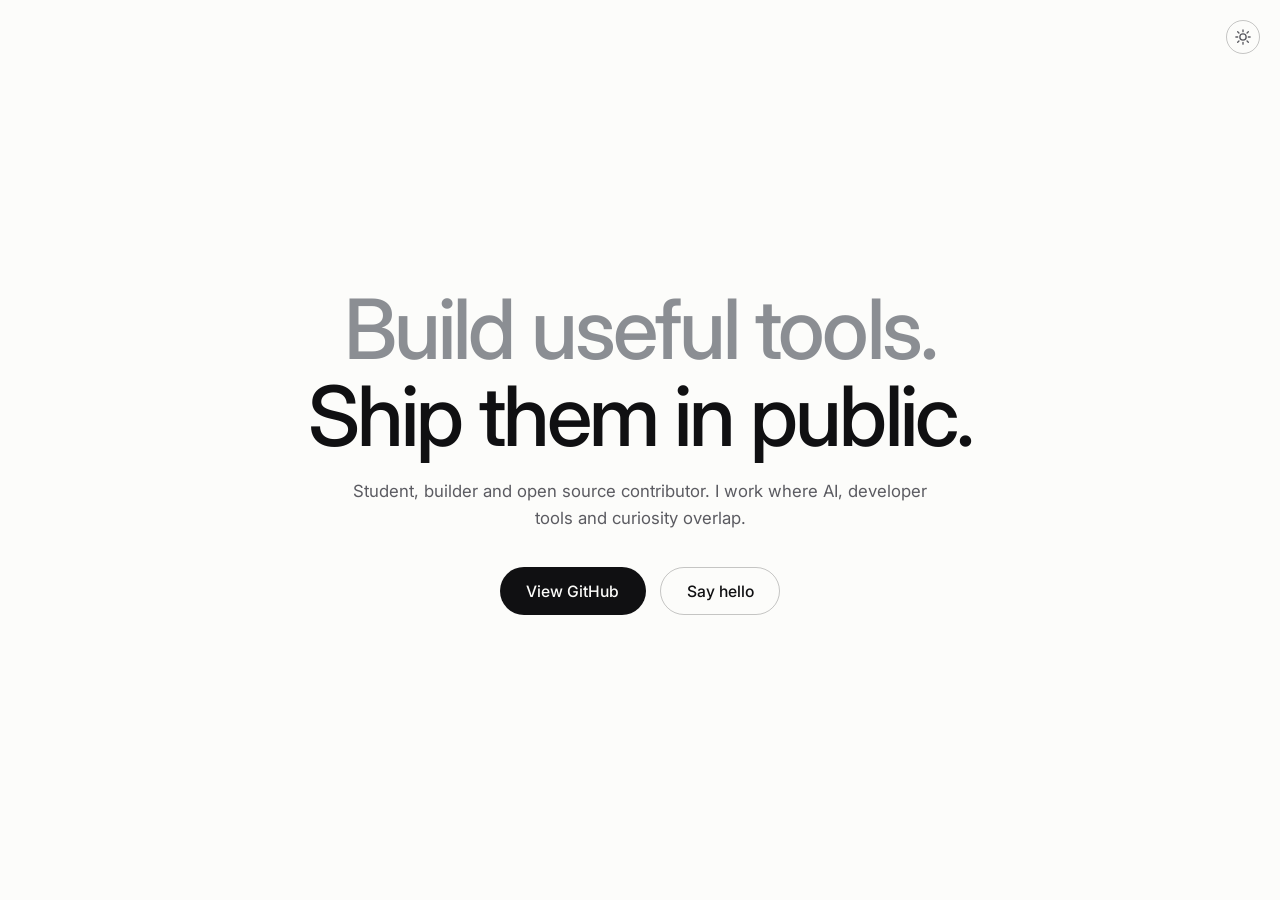
==== commit 3db42eb2: "Rebuild as single hero landing with dark mode Single fullscreen hero, no header, no subpages. Dark t" ====
--- a/index.html
+++ b/index.html
@@ -1,5 +1,5 @@
 <!doctype html>
-<html lang="fr">
+<html lang="en">
 <head>
   <meta charset="utf-8">
   <meta name="viewport" content="width=device-width, initial-scale=1">
@@ -11,75 +11,53 @@
   <link href="https://fonts.googleapis.com/css2?family=Inter:wght@400;500;600;700&family=Geist+Mono:wght@400;500&display=swap" rel="stylesheet">
   <link rel="icon" href="data:image/svg+xml,%3Csvg xmlns='http://www.w3.org/2000/svg' viewBox='0 0 100 100'%3E%3Crect width='100' height='100' fill='%23101012'/%3E%3Ctext x='50' y='68' text-anchor='middle' fill='%23fcfcfa' font-family='monospace' font-size='52'%3EJY%3C/text%3E%3C/svg%3E">
   <link rel="stylesheet" href="styles.css">
+  <script>
+    try {
+      var s = localStorage.getItem('jy-theme');
+      if (s === 'dark' || (!s && window.matchMedia('(prefers-color-scheme: dark)').matches)) {
+        document.documentElement.dataset.theme = 'dark';
+      }
+    } catch (e) {
+      try {
+        if (window.matchMedia('(prefers-color-scheme: dark)').matches) {
+          document.documentElement.dataset.theme = 'dark';
+        }
+      } catch (e2) {}
+    }
+  </script>
 </head>
 <body>
-<a class="skip" href="#main">Aller au contenu</a>
-<header class="site-header"><div class="wrap bar"><nav aria-label="Navigation principale"><ul><li><a class="active" href="index.html">Accueil</a></li><li><a href="projects.html">Projets</a></li><li><a href="opensource.html">Open source</a></li><li><a href="blog.html">Blog</a></li><li><a href="cv.html">CV</a></li></ul></nav></div></header>
+<a class="skip" href="#main">Skip to content</a>
+<button id="theme-toggle" type="button" aria-label="Toggle dark theme" aria-pressed="false" title="Light / dark theme">
+  <svg class="icon-sun" viewBox="0 0 24 24" width="18" height="18" fill="none" stroke="currentColor" stroke-width="1.8" stroke-linecap="round" aria-hidden="true"><circle cx="12" cy="12" r="4.2"></circle><path d="M12 2.5v2.4M12 19.1v2.4M2.5 12h2.4M19.1 12h2.4M4.9 4.9l1.7 1.7M17.4 17.4l1.7 1.7M19.1 4.9l-1.7 1.7M6.6 17.4l-1.7 1.7"></path></svg>
+  <svg class="icon-moon" viewBox="0 0 24 24" width="18" height="18" fill="none" stroke="currentColor" stroke-width="1.8" stroke-linecap="round" stroke-linejoin="round" aria-hidden="true"><path d="M20.5 14.5A8.5 8.5 0 0 1 9.5 3.5a8.5 8.5 0 1 0 11 11z"></path></svg>
+</button>
 <main id="main">
   <section class="hero"><div class="wrap hero-inner">
     <h1 class="rise"><span class="dim">Build useful tools.</span><br>Ship them in public.</h1>
     <p class="lede rise rise-1">Student, builder and open source contributor. I work where AI, developer tools and curiosity overlap.</p>
-    <div class="hero-cta rise rise-2"><a class="btn btn-primary" href="projects.html">Voir les projets</a><a class="btn btn-ghost" href="opensource.html">Contribution open source</a></div>
-    <div class="menu-grid rise rise-3">
-      <a class="menu-card" href="https://github.com/AZERDSQ131/mcpm"><p class="eyebrow" style="--c: var(--c-blue)">Systèmes · 14★</p><h2>mcpm</h2><p>Universal MCP server manager — install and configure MCP servers across Claude Code, Cursor, VS Code, and more.</p><span class="menu-more">Voir le projet →</span></a>
-      <a class="menu-card" href="https://github.com/AZERDSQ131/G0-nano"><p class="eyebrow" style="--c: var(--c-orange)">Recherche · 3★</p><h2>G0-nano</h2><p>~62M-parameter causal transformer trained from scratch on a single GPU — full recipe, tokenizer, and eval scripts, Apache 2.0.</p><span class="menu-more">Voir le projet →</span></a>
-      <a class="menu-card" href="https://github.com/AZERDSQ131/scope"><p class="eyebrow" style="--c: var(--c-yellow)">Terminal · 2★</p><h2>scope</h2><p>Neofetch for your codebase — beautiful project overview in your terminal.</p><span class="menu-more">Voir le projet →</span></a>
-    </div>
-  </div></section>
-
-  <section class="section"><div class="wrap">
-    <div class="section-head"><p class="eyebrow" style="--c: var(--c-blue)">Méthode</p><h2>Four steps to stay <span class="dim">useful.</span></h2><p>I learn by making things small enough to finish, then making the edges visible enough to improve.</p></div>
-    <div class="menu-grid cols-4">
-      <article class="menu-card"><p class="eyebrow">01</p><h2>Build</h2><p>Turn an annoyance into a tool. Keep the interface close to the problem.</p></article>
-      <article class="menu-card"><p class="eyebrow">02</p><h2>Test</h2><p>Put the idea under pressure before calling it finished.</p></article>
-      <article class="menu-card"><p class="eyebrow">03</p><h2>Learn</h2><p>Read the failure, keep the signal and remove the unnecessary layer.</p></article>
-      <article class="menu-card"><p class="eyebrow">04</p><h2>Repeat</h2><p>Send the fix upstream and make the next version easier to build.</p></article>
-    </div>
-  </div></section>
-
-  <section class="section"><div class="wrap">
-    <div class="section-head"><p class="eyebrow" style="--c: var(--c-green)">En ce moment</p><h2>What is taking up <span class="dim">space.</span></h2><p>A snapshot of the work behind the repositories. Not a résumé — a live state.</p></div>
-    <div class="split"><div><ul class="row-list"><li class="row-item"><span class="row-label">Shipping</span><p>Tools around AI coding agents, local-first workflows and better terminal feedback.</p><span class="row-meta">Active</span></li><li class="row-item"><span class="row-label">Learning</span><p>How small language models behave when trained from scratch on constrained hardware.</p><span class="row-meta">Ongoing</span></li><li class="row-item"><span class="row-label">Looking for</span><p>People building serious things who want a curious intern in the room.</p><span class="row-meta">Open</span></li></ul></div><aside class="stat"><strong>30+</strong><p>pull requests sent to public and upstream repositories. The number changes; the habit matters more.</p></aside></div>
-  </div></section>
-
-  <section class="section"><div class="wrap">
-    <div class="section-head"><p class="eyebrow" style="--c: var(--c-orange)">Catalogue</p><h2>Objects I have <span class="dim">made.</span></h2><p>A deliberately small selection from the public workbench. The full index lives on the catalog page.</p></div>
-    <div class="menu-grid">
-      <a class="menu-card" href="https://github.com/AZERDSQ131/VibeRaven"><p class="eyebrow">Interface · Nouveau</p><h2>VibeRaven</h2><p>The open-source cockpit for AI coding agents. Map your repo, control what your agents can touch, and see what changed before you ship.</p><span class="menu-more">Voir le projet →</span></a>
-      <a class="menu-card" href="https://github.com/AZERDSQ131/viberuler"><p class="eyebrow">Benchmarks · Nouveau</p><h2>viberuler</h2><p>The benchmark for vibe coders. npx viberuler — tokens per dollar, LoC shipped, meme ranks, global leaderboard.</p><span class="menu-more">Voir le projet →</span></a>
-      <a class="menu-card" href="https://azerdsq131.github.io/labo/"><p class="eyebrow">Recherche · Site</p><h2>labo</h2><p>NANO-GPT lab : modèles entraînés from scratch, benchmarks honnêtes, matériel contraint.</p><span class="menu-more">Visiter le labo →</span></a>
-    </div>
-    <a class="more-link" href="projects.html">Ouvrir le catalogue complet →</a>
-  </div></section>
-
-  <section class="section"><div class="wrap">
-    <div class="section-head"><p class="eyebrow" style="--c: var(--c-yellow)">Open source</p><h2>Leave the code <span class="dim">better.</span></h2><p>Security fixes, edge cases and features sent upstream. Five entries from a longer trail.</p></div>
-    <div class="split"><div><ul class="row-list">
-      <li><a class="row-item" href="https://github.com/anthropics/claude-code/pull/68786"><span class="row-label">Claude Code</span><p>Prevent shell injection in test-hook.sh via stdin redirection.</p><span class="row-meta">Closed ↗</span></a></li>
-      <li><a class="row-item" href="https://github.com/anthropics/claude-code/pull/68689"><span class="row-label">Claude Code</span><p>Block symlink escape in extensibility config reads.</p><span class="row-meta">Closed ↗</span></a></li>
-      <li><a class="row-item" href="https://github.com/anthropics/claude-code/pull/68707"><span class="row-label">Claude Code</span><p>Add a /bug command to file GitHub issues from the terminal.</p><span class="row-meta">Closed ↗</span></a></li>
-    </ul></div><aside class="stat"><strong>22</strong><p>pull requests to Claude Code, plus merged work elsewhere. Statuses verified October 2026.</p></aside></div>
-    <a class="more-link" href="opensource.html">Lire le ledger complet →</a>
-  </div></section>
-
-  <section class="section"><div class="wrap">
-    <div class="section-head"><p class="eyebrow" style="--c: var(--c-blue)">Blog</p><h2>A note from the <span class="dim">workbench.</span></h2></div>
-    <a class="feature" href="posts/hello-blog.html"><p class="eyebrow" style="--c: var(--c-blue)">Dispatch 001 · 2026—07—06</p><h3>Hello, blog.</h3><p>Why this section exists, what AI coding agents teach me, and what I am debugging next. No fixed schedule — I post when I have something worth writing down.</p><span class="menu-more">Lire la note →</span></a>
-  </div></section>
-
-  <section class="section"><div class="wrap">
-    <div class="section-head"><p class="eyebrow" style="--c: var(--c-green)">Contact</p><h2>Say hello. <span class="dim">Start there.</span></h2><p>For code, AI, an interesting project or an internship conversation.</p></div>
-    <a class="email-link" href="mailto:j.yzerd@outlook.fr">j.yzerd@outlook.fr ↗</a>
-    <div class="social-row"><a href="https://github.com/AZERDSQ131">GitHub ↗</a><a href="https://www.linkedin.com/in/jules-yzerd-55131a346/">LinkedIn ↗</a><a href="cv.html">CV ↗</a></div>
+    <div class="hero-cta rise rise-2"><a class="btn btn-primary" href="https://github.com/AZERDSQ131" target="_blank" rel="noopener">View GitHub</a><a class="btn btn-ghost" href="mailto:j.yzerd@outlook.fr">Say hello</a></div>
   </div></section>
 </main>
-<footer class="site-footer"><div class="wrap footer-grid"><div><span class="footer-name">Jules Yzerd</span><p class="footer-note">Student and builder in Bordeaux, FR. Developer tools, local AI and open source — shipped in public.</p></div><div class="footer-col"><p class="col-title">Site</p><a href="index.html">Accueil</a><a href="projects.html">Projets</a><a href="opensource.html">Open source</a><a href="blog.html">Blog</a></div><div class="footer-col"><p class="col-title">Externe</p><a href="https://github.com/AZERDSQ131">GitHub</a><a href="https://www.linkedin.com/in/jules-yzerd-55131a346/">LinkedIn</a><a href="mailto:j.yzerd@outlook.fr">Email</a></div></div><div class="wrap footer-base"><span>© <span id="year"></span> Jules Yzerd</span><span>Plain HTML / CSS / GitHub Pages</span></div></footer>
 <script>
-  document.getElementById('year').textContent = new Date().getFullYear();
-  const header = document.querySelector('.site-header');
-  const onScroll = () => header.classList.toggle('is-scrolled', window.scrollY > 0);
-  onScroll();
-  window.addEventListener('scroll', onScroll, { passive: true });
+  (function () {
+    var btn = document.getElementById('theme-toggle');
+    function sync() {
+      var dark = document.documentElement.dataset.theme === 'dark';
+      btn.setAttribute('aria-pressed', dark ? 'true' : 'false');
+    }
+    btn.addEventListener('click', function () {
+      var dark = document.documentElement.dataset.theme !== 'dark';
+      if (dark) {
+        document.documentElement.dataset.theme = 'dark';
+      } else {
+        delete document.documentElement.dataset.theme;
+      }
+      try { localStorage.setItem('jy-theme', dark ? 'dark' : 'light'); } catch (e) {}
+      sync();
+    });
+    sync();
+  })();
 </script>
 </body>
 </html>
--- a/styles.css
+++ b/styles.css
@@ -4,30 +4,30 @@
   --surface-2: #f4f4f0;
   --ink: #101012;
   --muted: #5b5b61;
-  --line: rgb(0 0 0 / .09);
-  --line-strong: rgb(0 0 0 / .22);
   --c-blue: #4b8fd9;
-  --c-green: #b4d9a8;
-  --c-orange: #e8966c;
-  --c-yellow: #edd56a;
   --c-gray: #8b8e93;
   --faint: var(--c-gray);
-  --c-blue-ink: color-mix(in srgb, var(--c-blue) 52%, var(--ink));
-  --c-green-ink: color-mix(in srgb, var(--c-green) 28%, var(--ink));
-  --c-orange-ink: color-mix(in srgb, var(--c-orange) 42%, var(--ink));
-  --c-yellow-ink: color-mix(in srgb, var(--c-yellow) 32%, var(--ink));
-  --accent: var(--c-blue-ink);
-  --radius-card: 14px;
-  --radius-menu: 18px;
   --font-sans: "Inter", system-ui, -apple-system, "Segoe UI", sans-serif;
-  --font-mono: "Geist Mono", ui-monospace, "SF Mono", Menlo, monospace;
-  --wrap: 1180px;
   --ease: cubic-bezier(.16, 1, .3, 1);
 }
 
+html[data-theme="dark"] {
+  color-scheme: dark;
+  --bg: #101012;
+  --surface: #17171a;
+  --surface-2: #212126;
+  --ink: #fcfcfa;
+  --muted: #a9a9b1;
+  --c-blue: #6aa5e6;
+  --c-gray: #9aa0a6;
+  --faint: var(--c-gray);
+}
+
+html[data-theme="dark"] ::selection { background: var(--c-blue); color: var(--bg); }
+
+html[data-theme="dark"] :focus-visible { outline-color: var(--c-blue); }
+
 *, *::before, *::after { box-sizing: border-box; }
-
-html { scroll-behavior: smooth; }
 
 body {
   margin: 0;
@@ -52,67 +52,16 @@
   padding: .6rem .8rem;
   background: var(--ink);
   color: var(--bg);
-  font: 500 .72rem var(--font-mono);
+  font-size: .72rem;
   text-decoration: none;
   transition: top .2s var(--ease);
 }
 .skip:focus { top: 1rem; }
 
 .wrap {
-  max-width: var(--wrap);
+  max-width: 1180px;
   margin-inline: auto;
   padding-inline: clamp(1.25rem, 4vw, 2.5rem);
-}
-
-/* ---------- Header ---------- */
-
-.site-header {
-  position: sticky;
-  top: 0;
-  z-index: 50;
-  background: #fcfcfac7;
-  backdrop-filter: blur(14px);
-  -webkit-backdrop-filter: blur(14px);
-}
-.site-header::after {
-  content: "";
-  display: block;
-  height: 1px;
-  background: var(--line);
-  opacity: 0;
-  transition: opacity .7s var(--ease);
-}
-.site-header.is-scrolled::after { opacity: 1; }
-
-.bar {
-  display: flex;
-  align-items: center;
-  justify-content: center;
-  height: 68px;
-}
-.bar nav ul {
-  display: flex;
-  gap: .25rem;
-  margin: 0;
-  padding: 0;
-  list-style: none;
-  overflow-x: auto;
-  white-space: nowrap;
-}
-.bar nav a {
-  display: inline-block;
-  padding: .45rem .85rem;
-  border-radius: 999px;
-  color: var(--muted);
-  font-size: .95rem;
-  font-weight: 500;
-  text-decoration: none;
-  transition: color .2s var(--ease), background .2s var(--ease);
-}
-.bar nav a:hover { color: var(--ink); background: var(--surface-2); }
-.bar nav a.active {
-  color: var(--c-blue-ink);
-  background: color-mix(in srgb, var(--c-blue) 16%, white);
 }
 
 /* ---------- Hero ---------- */
@@ -120,7 +69,7 @@
 .hero {
   display: flex;
   align-items: center;
-  min-height: calc(100svh - 69px);
+  min-height: 100svh;
   padding-block: clamp(3rem, 8vw, 5rem);
 }
 .hero-inner {
@@ -129,7 +78,6 @@
   align-items: center;
   text-align: center;
   width: 100%;
-  padding-top: clamp(2rem, 5vw, 4rem);
 }
 .hero h1 {
   margin: 0 0 1.2rem;
@@ -160,298 +108,43 @@
   padding: .95rem 1.6rem;
   border: 1px solid transparent;
   border-radius: 999px;
+  color: var(--ink);
   font-size: .98rem;
   font-weight: 500;
   line-height: 1;
   text-decoration: none;
-  transition: transform .25s var(--ease), background .25s var(--ease), border-color .25s var(--ease), color .25s var(--ease);
+  transition: transform .25s var(--ease), background .25s var(--ease), border-color .25s var(--ease);
 }
 .btn:active { transform: translateY(1px) scale(.98); }
 .btn-primary { background: var(--ink); color: var(--bg); }
-.btn-primary:hover { background: #2c2c30; text-decoration: none; }
-.btn-ghost { background: transparent; color: var(--ink); border-color: var(--line-strong); }
-.btn-ghost:hover { border-color: var(--ink); text-decoration: none; }
+.btn-primary:hover { background: #2c2c30; }
+html[data-theme="dark"] .btn-primary:hover { background: #d8d8de; }
+.btn-ghost { background: transparent; border-color: rgb(0 0 0 / .22); }
+html[data-theme="dark"] .btn-ghost { border-color: rgb(255 255 255 / .26); }
+.btn-ghost:hover { border-color: var(--ink); }
 
-/* ---------- Cards (model-menu language) ---------- */
-
-.menu-grid {
-  display: grid;
-  grid-template-columns: repeat(3, minmax(0, 1fr));
-  gap: 1rem;
+#theme-toggle {
+  position: fixed;
+  top: 1.25rem;
+  right: 1.25rem;
+  z-index: 60;
+  display: inline-flex;
+  align-items: center;
   justify-content: center;
-  width: 100%;
-  margin-top: clamp(4rem, 8vw, 6rem);
-  text-align: left;
+  width: 2.1rem;
+  height: 2.1rem;
+  border-radius: 999px;
+  border: 1px solid rgb(0 0 0 / .22);
+  background: transparent;
+  color: var(--muted);
+  cursor: pointer;
+  transition: color .2s var(--ease), border-color .2s var(--ease);
 }
-.menu-grid.cols-4 { grid-template-columns: repeat(4, minmax(0, 1fr)); }
-
-.menu-card {
-  display: flex;
-  flex-direction: column;
-  align-items: flex-start;
-  justify-content: center;
-  min-height: 190px;
-  padding: 1.5rem;
-  border: 1px solid var(--line);
-  border-radius: var(--radius-menu);
-  background: #ffffff6b;
-  color: var(--ink);
-  text-decoration: none;
-  transition: background .25s var(--ease), border-color .25s var(--ease);
-}
-.menu-card:hover { background: var(--surface); border-color: var(--line-strong); text-decoration: none; }
-.menu-card h2 {
-  margin: 0 0 .7rem;
-  font-size: clamp(1.6rem, 3vw, 2.25rem);
-  font-weight: 500;
-  letter-spacing: -.03em;
-  line-height: 1.05;
-}
-.menu-card p {
-  align-self: stretch;
-  max-width: none;
-  margin: 0;
-  color: var(--faint);
-  font-size: .9rem;
-  line-height: 1.45;
-}
-.menu-more { margin-top: 1.5rem; font-size: .92rem; font-weight: 500; }
-
-.eyebrow {
-  margin: 0 0 1rem;
-  color: color-mix(in srgb, var(--c, var(--c-gray)) 68%, var(--ink));
-  font: 500 .72rem var(--font-mono);
-  letter-spacing: .22em;
-  text-transform: uppercase;
-}
-
-/* ---------- Sections ---------- */
-
-.section {
-  padding-block: clamp(3.5rem, 8vw, 6.5rem);
-  border-top: 1px solid var(--line);
-}
-.section-head { margin-bottom: clamp(2rem, 5vw, 3.5rem); }
-.section-head h2 {
-  margin: 0;
-  font-size: clamp(1.9rem, 3.8vw, 2.8rem);
-  font-weight: 500;
-  letter-spacing: -.03em;
-  line-height: 1.05;
-  text-wrap: balance;
-}
-.section-head h2 .dim { color: var(--faint); }
-.section-head p {
-  max-width: 68ch;
-  margin: 1rem 0 0;
-  color: var(--muted);
-  font-size: 1.05rem;
-}
-
-/* ---------- Rows (ledger / now / archive language) ---------- */
-
-.row-list { margin: 0; padding: 0; list-style: none; border-top: 1px solid var(--line); }
-.row-item {
-  display: grid;
-  grid-template-columns: 120px minmax(0, 1fr) auto;
-  gap: 1.5rem;
-  align-items: baseline;
-  padding: 1.25rem 0;
-  border-bottom: 1px solid var(--line);
-}
-a.row-item { text-decoration: none; transition: padding .2s var(--ease), background .2s var(--ease); }
-a.row-item:hover { padding-left: .75rem; padding-right: .75rem; background: var(--surface-2); }
-.row-item.cols-2 { grid-template-columns: minmax(0, 1fr) auto; }
-.row-label {
-  color: var(--muted);
-  font: 500 .72rem var(--font-mono);
-  letter-spacing: .08em;
-  text-transform: uppercase;
-}
-.row-item h3 { margin: 0 0 .3rem; font-size: 1.1rem; font-weight: 500; letter-spacing: -.02em; }
-.row-item p { margin: 0; color: var(--muted); font-size: .95rem; line-height: 1.55; }
-.row-meta {
-  color: var(--muted);
-  font: 500 .72rem var(--font-mono);
-  letter-spacing: .08em;
-  text-transform: uppercase;
-  white-space: nowrap;
-}
-.row-meta.is-merged { color: var(--c-green-ink); }
-
-.split {
-  display: grid;
-  grid-template-columns: minmax(0, 1fr) 280px;
-  gap: clamp(2rem, 5vw, 5rem);
-  align-items: start;
-}
-.stat { padding-top: 1.2rem; border-top: 3px solid var(--ink); }
-.stat strong {
-  display: block;
-  margin-bottom: .75rem;
-  font-size: clamp(3.5rem, 7vw, 5rem);
-  font-weight: 500;
-  letter-spacing: -.08em;
-  line-height: 1;
-}
-.stat p { margin: 0; color: var(--muted); font-size: .9rem; line-height: 1.6; }
-
-.more-link {
-  display: inline-block;
-  margin-top: 2rem;
-  color: var(--c-blue-ink);
-  font-weight: 500;
-  text-decoration: underline;
-  text-decoration-color: color-mix(in srgb, var(--c-blue) 55%, transparent);
-  text-underline-offset: 3px;
-  transition: color .2s var(--ease);
-}
-.more-link:hover { color: var(--c-blue); }
-
-.archive-label {
-  margin-bottom: 1.25rem;
-  color: var(--muted);
-  font: 500 .72rem var(--font-mono);
-  letter-spacing: .08em;
-  text-transform: uppercase;
-}
-.archive-block { margin-bottom: 3.5rem; }
-.archive-block:last-of-type { margin-bottom: 0; }
-
-/* ---------- Dispatch feature card ---------- */
-
-.feature {
-  display: grid;
-  grid-template-columns: 1fr;
-  gap: 0;
-  border: 1px solid var(--line);
-  border-radius: var(--radius-menu);
-  background: #ffffff6b;
-  padding: clamp(1.5rem, 4vw, 3rem);
-  text-decoration: none;
-  transition: background .25s var(--ease), border-color .25s var(--ease);
-}
-.feature:hover { background: var(--surface); border-color: var(--line-strong); text-decoration: none; }
-.feature h3 {
-  margin: 0 0 1rem;
-  font-size: clamp(2rem, 4.5vw, 3.5rem);
-  font-weight: 500;
-  letter-spacing: -.035em;
-  line-height: 1;
-}
-.feature p { max-width: 60ch; margin: 0; color: var(--muted); font-size: 1.02rem; }
-
-/* ---------- Contact ---------- */
-
-.email-link {
-  display: inline-block;
-  margin-top: 1.5rem;
-  color: var(--ink);
-  font-size: clamp(1.4rem, 3vw, 2.4rem);
-  font-weight: 500;
-  letter-spacing: -.03em;
-  text-decoration: underline;
-  text-decoration-color: color-mix(in srgb, var(--c-blue) 55%, transparent);
-  text-underline-offset: 6px;
-  transition: color .2s var(--ease);
-}
-.email-link:hover { color: var(--c-blue-ink); }
-.social-row { display: flex; flex-wrap: wrap; gap: .5rem 1.5rem; margin-top: 2rem; }
-.social-row a {
-  color: var(--muted);
-  font: 500 .85rem var(--font-mono);
-  letter-spacing: .06em;
-  text-transform: uppercase;
-  text-decoration: none;
-  transition: color .2s var(--ease);
-}
-.social-row a:hover { color: var(--ink); }
-
-/* ---------- Footer ---------- */
-
-footer.site-footer {
-  border-top: 1px solid var(--line);
-  background: var(--surface);
-}
-.footer-grid {
-  display: grid;
-  grid-template-columns: 2fr 1fr 1fr;
-  gap: 2.5rem;
-  padding-block: 3.5rem 2.5rem;
-}
-.footer-note { max-width: 34ch; margin: 1rem 0 0; color: var(--muted); font-size: .95rem; }
-.footer-name { font-weight: 500; letter-spacing: -.02em; }
-.footer-col { display: flex; flex-direction: column; gap: .45rem; }
-.col-title {
-  margin: 0 0 .5rem;
-  color: var(--faint);
-  font: 500 .68rem var(--font-mono);
-  letter-spacing: .16em;
-  text-transform: uppercase;
-}
-.footer-col a { color: var(--muted); font-size: .95rem; text-decoration: none; transition: color .2s var(--ease); }
-.footer-col a:hover { color: var(--ink); }
-.footer-base {
-  display: flex;
-  justify-content: space-between;
-  gap: 1rem;
-  padding-bottom: 2rem;
-  color: var(--faint);
-  font: 400 .72rem var(--font-mono);
-}
-
-/* ---------- Inner pages ---------- */
-
-.page-hero { padding-block: clamp(3rem, 8vw, 6rem); }
-.page-hero h1 {
-  max-width: 900px;
-  margin: 2rem 0 1.4rem;
-  font-size: clamp(2.9rem, 7vw, 5.2rem);
-  font-weight: 500;
-  letter-spacing: -.035em;
-  line-height: 1.02;
-}
-.page-hero h1 .dim { color: var(--faint); }
-.page-hero > p { max-width: 68ch; margin: 0; color: var(--muted); font-size: 1.05rem; }
-.back-link {
-  color: var(--muted);
-  font: 500 .72rem var(--font-mono);
-  letter-spacing: .08em;
-  text-transform: uppercase;
-  text-decoration: none;
-  transition: color .2s var(--ease);
-}
-.back-link:hover { color: var(--ink); }
-
-.article { max-width: 760px; padding-block: clamp(3rem, 8vw, 6rem); }
-.article-date { color: var(--muted); font: 500 .72rem var(--font-mono); letter-spacing: .08em; text-transform: uppercase; }
-.article h1 {
-  margin: 1.5rem 0 3rem;
-  font-size: clamp(2.9rem, 7vw, 5rem);
-  font-weight: 500;
-  letter-spacing: -.035em;
-  line-height: 1;
-}
-.article h1 .dim { color: var(--faint); }
-.article-body p { margin: 0 0 1.4rem; color: var(--muted); font-size: 1.08rem; line-height: 1.8; }
-.article-body p:first-child { color: var(--ink); font-size: 1.25rem; }
-
-/* ---------- CV ---------- */
-
-.cv-page { display: grid; min-height: 100svh; place-items: center; padding: 1.5rem; }
-.cv-modal {
-  width: min(100%, 520px);
-  padding: 2rem;
-  border: 1px solid var(--line);
-  border-radius: var(--radius-menu);
-  background: var(--surface);
-}
-.cv-icon { color: var(--ink); font: 500 2rem var(--font-mono); }
-.cv-modal h1 { margin: 1rem 0 .3rem; font-size: 2.5rem; font-weight: 500; letter-spacing: -.035em; }
-.cv-sub { color: var(--muted); font: 500 .72rem var(--font-mono); letter-spacing: .08em; text-transform: uppercase; }
-.cv-actions { display: grid; gap: .7rem; margin-top: 2rem; }
-.cv-actions .btn { justify-content: center; }
-.cv-note { margin-top: 1.5rem; color: var(--muted); font-size: .85rem; }
+html[data-theme="dark"] #theme-toggle { border-color: rgb(255 255 255 / .26); }
+#theme-toggle:hover { color: var(--ink); }
+#theme-toggle .icon-moon { display: none; }
+html[data-theme="dark"] #theme-toggle .icon-moon { display: block; }
+html[data-theme="dark"] #theme-toggle .icon-sun { display: none; }
 
 /* ---------- Motion ---------- */
 
@@ -459,36 +152,11 @@
   .rise { animation: rise .7s var(--ease) both; }
   .rise-1 { animation-delay: .05s; }
   .rise-2 { animation-delay: .15s; }
-  .rise-3 { animation-delay: .25s; }
 }
 @keyframes rise {
   from { opacity: 0; transform: translateY(18px); }
   to { opacity: 1; transform: translateY(0); }
 }
 @media (prefers-reduced-motion: reduce) {
-  *, *::before, *::after { scroll-behavior: auto !important; animation-duration: .01ms !important; transition-duration: .01ms !important; }
+  *, *::before, *::after { animation-duration: .01ms !important; transition-duration: .01ms !important; }
 }
-
-/* ---------- Responsive ---------- */
-
-@media (max-width: 900px) {
-  .menu-grid.cols-4 { grid-template-columns: repeat(2, minmax(0, 1fr)); }
-}
-@media (max-width: 820px) {
-  .split { grid-template-columns: 1fr; }
-  .footer-grid { grid-template-columns: 1fr 1fr; }
-}
-@media (max-width: 720px) {
-  .bar { height: auto; padding-block: .7rem; }
-  .menu-grid { grid-template-columns: 1fr; max-width: 320px; margin-inline: auto; }
-  .menu-grid.cols-4 { grid-template-columns: 1fr; }
-}
-@media (max-width: 560px) {
-  body { font-size: 16px; }
-  .row-item { grid-template-columns: 1fr; gap: .35rem; }
-  .menu-card { min-height: 0; }
-}
-@media (max-width: 520px) {
-  .footer-grid { grid-template-columns: 1fr; }
-  .footer-base { flex-direction: column; }
-}
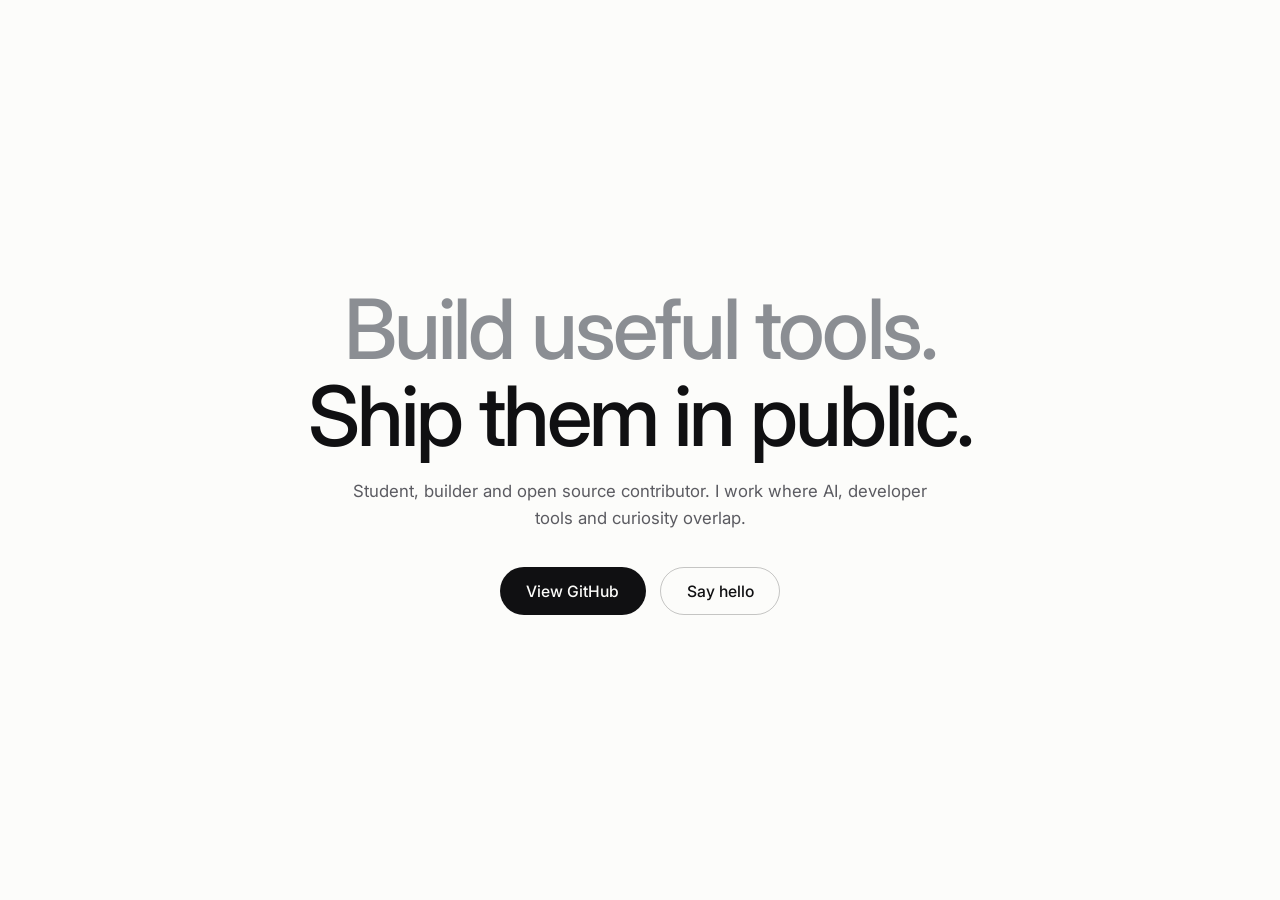
==== commit 769f3a71: "Supprime le bouton thème, dark mode auto selon le système" ====
--- a/index.html
+++ b/index.html
@@ -5,33 +5,27 @@
   <meta name="viewport" content="width=device-width, initial-scale=1">
   <title>Jules Yzerd — build useful tools</title>
   <meta name="description" content="Jules Yzerd builds developer tools, AI experiments and open source software.">
-  <meta name="theme-color" content="#fcfcfa">
+  <meta name="theme-color" content="#fcfcfa" media="(prefers-color-scheme: light)">
+  <meta name="theme-color" content="#101012" media="(prefers-color-scheme: dark)">
   <link rel="preconnect" href="https://fonts.googleapis.com">
   <link rel="preconnect" href="https://fonts.gstatic.com" crossorigin>
   <link href="https://fonts.googleapis.com/css2?family=Inter:wght@400;500;600;700&family=Geist+Mono:wght@400;500&display=swap" rel="stylesheet">
   <link rel="icon" href="data:image/svg+xml,%3Csvg xmlns='http://www.w3.org/2000/svg' viewBox='0 0 100 100'%3E%3Crect width='100' height='100' fill='%23101012'/%3E%3Ctext x='50' y='68' text-anchor='middle' fill='%23fcfcfa' font-family='monospace' font-size='52'%3EJY%3C/text%3E%3C/svg%3E">
-  <link rel="stylesheet" href="styles.css">
+  <link rel="stylesheet" href="styles.css?v=3">
   <script>
-    try {
-      var s = localStorage.getItem('jy-theme');
-      if (s === 'dark' || (!s && window.matchMedia('(prefers-color-scheme: dark)').matches)) {
-        document.documentElement.dataset.theme = 'dark';
+    (function () {
+      var mq = window.matchMedia('(prefers-color-scheme: dark)');
+      function apply() {
+        document.documentElement.dataset.theme = mq.matches ? 'dark' : 'light';
       }
-    } catch (e) {
-      try {
-        if (window.matchMedia('(prefers-color-scheme: dark)').matches) {
-          document.documentElement.dataset.theme = 'dark';
-        }
-      } catch (e2) {}
-    }
+      apply();
+      if (mq.addEventListener) mq.addEventListener('change', apply);
+      else if (mq.addListener) mq.addListener(apply);
+    })();
   </script>
 </head>
 <body>
 <a class="skip" href="#main">Skip to content</a>
-<button id="theme-toggle" type="button" aria-label="Toggle dark theme" aria-pressed="false" title="Light / dark theme">
-  <svg class="icon-sun" viewBox="0 0 24 24" width="18" height="18" fill="none" stroke="currentColor" stroke-width="1.8" stroke-linecap="round" aria-hidden="true"><circle cx="12" cy="12" r="4.2"></circle><path d="M12 2.5v2.4M12 19.1v2.4M2.5 12h2.4M19.1 12h2.4M4.9 4.9l1.7 1.7M17.4 17.4l1.7 1.7M19.1 4.9l-1.7 1.7M6.6 17.4l-1.7 1.7"></path></svg>
-  <svg class="icon-moon" viewBox="0 0 24 24" width="18" height="18" fill="none" stroke="currentColor" stroke-width="1.8" stroke-linecap="round" stroke-linejoin="round" aria-hidden="true"><path d="M20.5 14.5A8.5 8.5 0 0 1 9.5 3.5a8.5 8.5 0 1 0 11 11z"></path></svg>
-</button>
 <main id="main">
   <section class="hero"><div class="wrap hero-inner">
     <h1 class="rise"><span class="dim">Build useful tools.</span><br>Ship them in public.</h1>
@@ -39,25 +33,5 @@
     <div class="hero-cta rise rise-2"><a class="btn btn-primary" href="https://github.com/AZERDSQ131" target="_blank" rel="noopener">View GitHub</a><a class="btn btn-ghost" href="mailto:j.yzerd@outlook.fr">Say hello</a></div>
   </div></section>
 </main>
-<script>
-  (function () {
-    var btn = document.getElementById('theme-toggle');
-    function sync() {
-      var dark = document.documentElement.dataset.theme === 'dark';
-      btn.setAttribute('aria-pressed', dark ? 'true' : 'false');
-    }
-    btn.addEventListener('click', function () {
-      var dark = document.documentElement.dataset.theme !== 'dark';
-      if (dark) {
-        document.documentElement.dataset.theme = 'dark';
-      } else {
-        delete document.documentElement.dataset.theme;
-      }
-      try { localStorage.setItem('jy-theme', dark ? 'dark' : 'light'); } catch (e) {}
-      sync();
-    });
-    sync();
-  })();
-</script>
 </body>
 </html>
--- a/styles.css
+++ b/styles.css
@@ -123,29 +123,6 @@
 html[data-theme="dark"] .btn-ghost { border-color: rgb(255 255 255 / .26); }
 .btn-ghost:hover { border-color: var(--ink); }
 
-#theme-toggle {
-  position: fixed;
-  top: 1.25rem;
-  right: 1.25rem;
-  z-index: 60;
-  display: inline-flex;
-  align-items: center;
-  justify-content: center;
-  width: 2.1rem;
-  height: 2.1rem;
-  border-radius: 999px;
-  border: 1px solid rgb(0 0 0 / .22);
-  background: transparent;
-  color: var(--muted);
-  cursor: pointer;
-  transition: color .2s var(--ease), border-color .2s var(--ease);
-}
-html[data-theme="dark"] #theme-toggle { border-color: rgb(255 255 255 / .26); }
-#theme-toggle:hover { color: var(--ink); }
-#theme-toggle .icon-moon { display: none; }
-html[data-theme="dark"] #theme-toggle .icon-moon { display: block; }
-html[data-theme="dark"] #theme-toggle .icon-sun { display: none; }
-
 /* ---------- Motion ---------- */
 
 @media (prefers-reduced-motion: no-preference) {
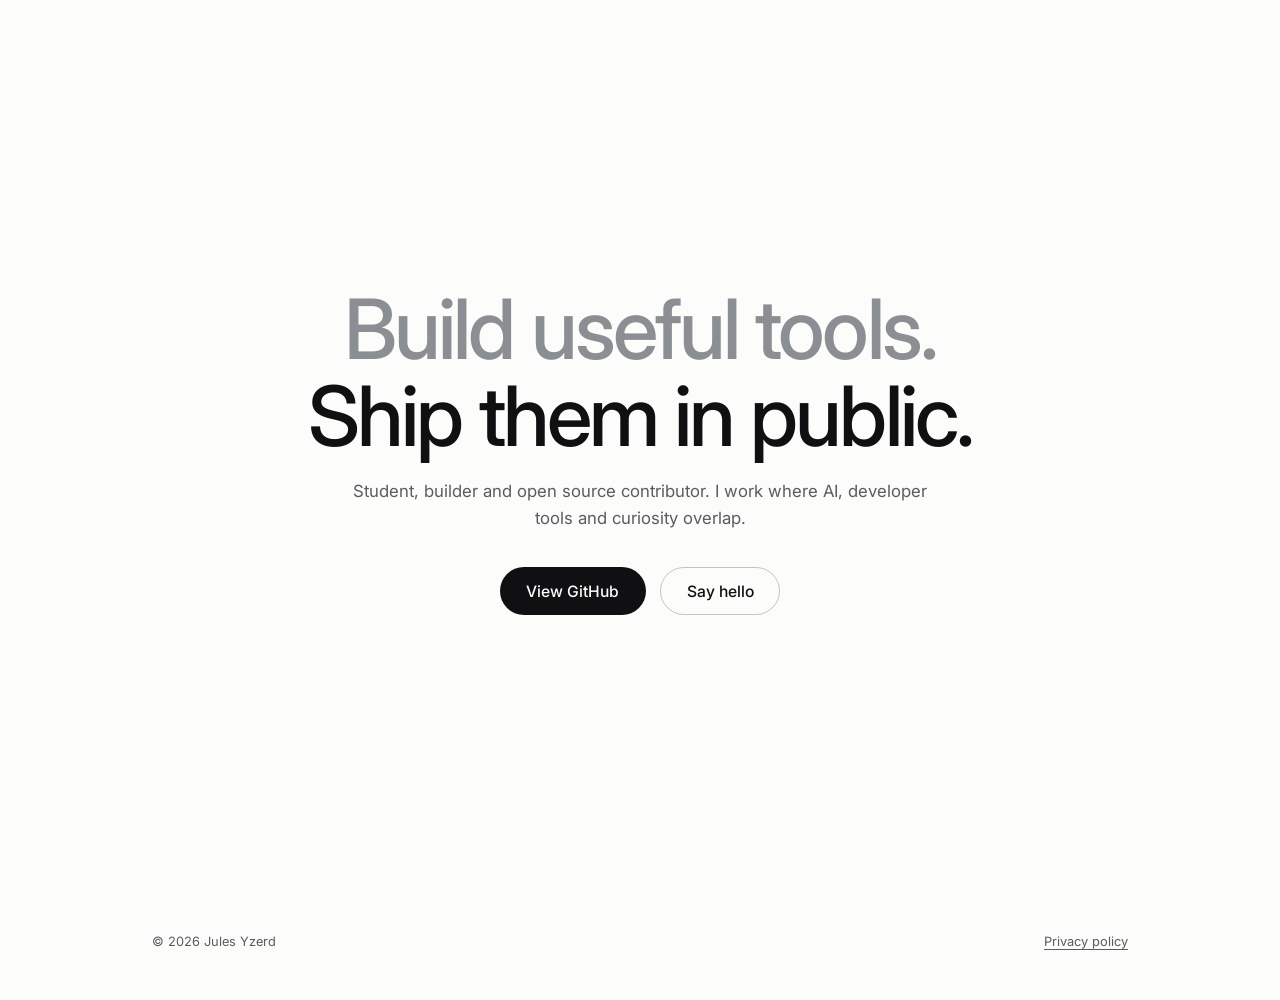
==== commit 0bfafb15: "Ajoute la politique de confidentialité publique" ====
--- a/index.html
+++ b/index.html
@@ -33,5 +33,9 @@
     <div class="hero-cta rise rise-2"><a class="btn btn-primary" href="https://github.com/AZERDSQ131" target="_blank" rel="noopener">View GitHub</a><a class="btn btn-ghost" href="mailto:j.yzerd@outlook.fr">Say hello</a></div>
   </div></section>
 </main>
+<footer style="max-width:64rem;margin:0 auto;padding:2rem 1.5rem 3rem;color:var(--muted);font-size:.8rem;display:flex;gap:1rem;flex-wrap:wrap;justify-content:space-between">
+  <span>© 2026 Jules Yzerd</span>
+  <a href="privacy.html" style="color:inherit;text-decoration:underline;text-underline-offset:.2em">Privacy policy</a>
+</footer>
 </body>
 </html>
